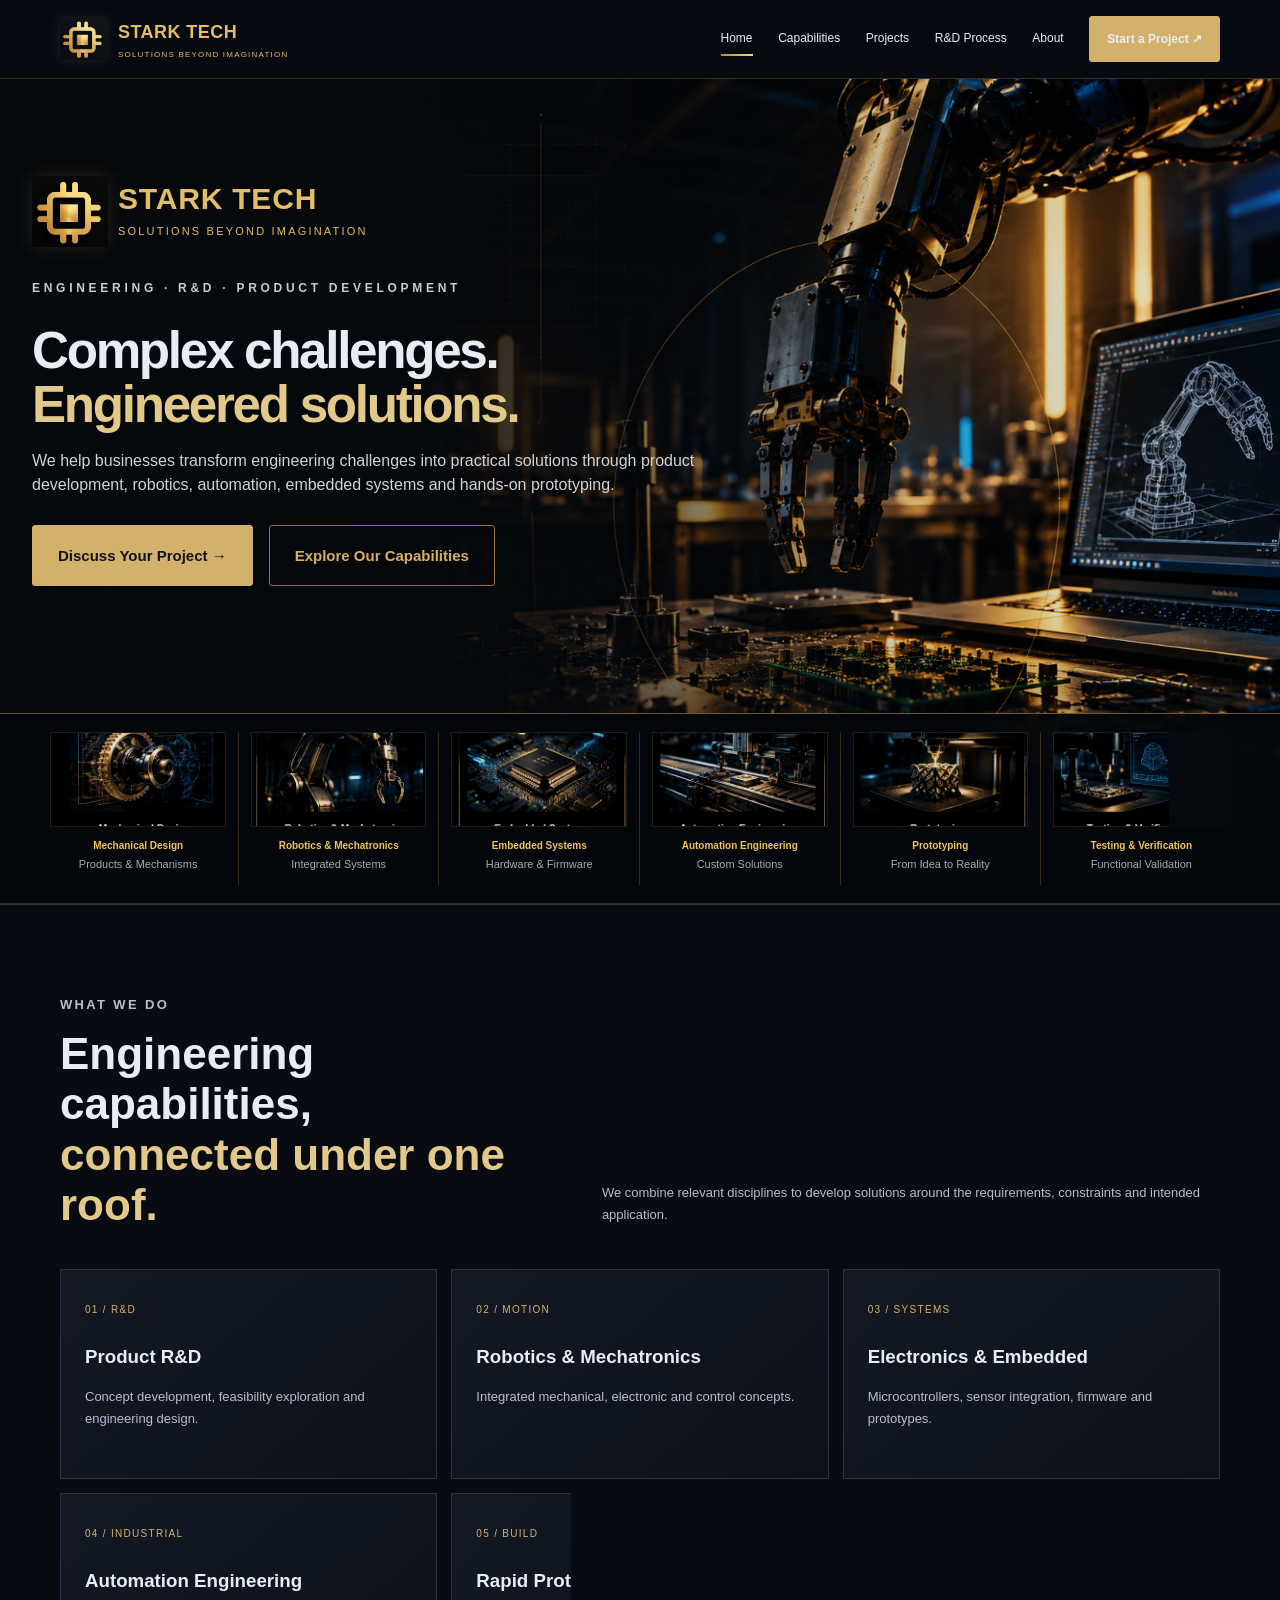
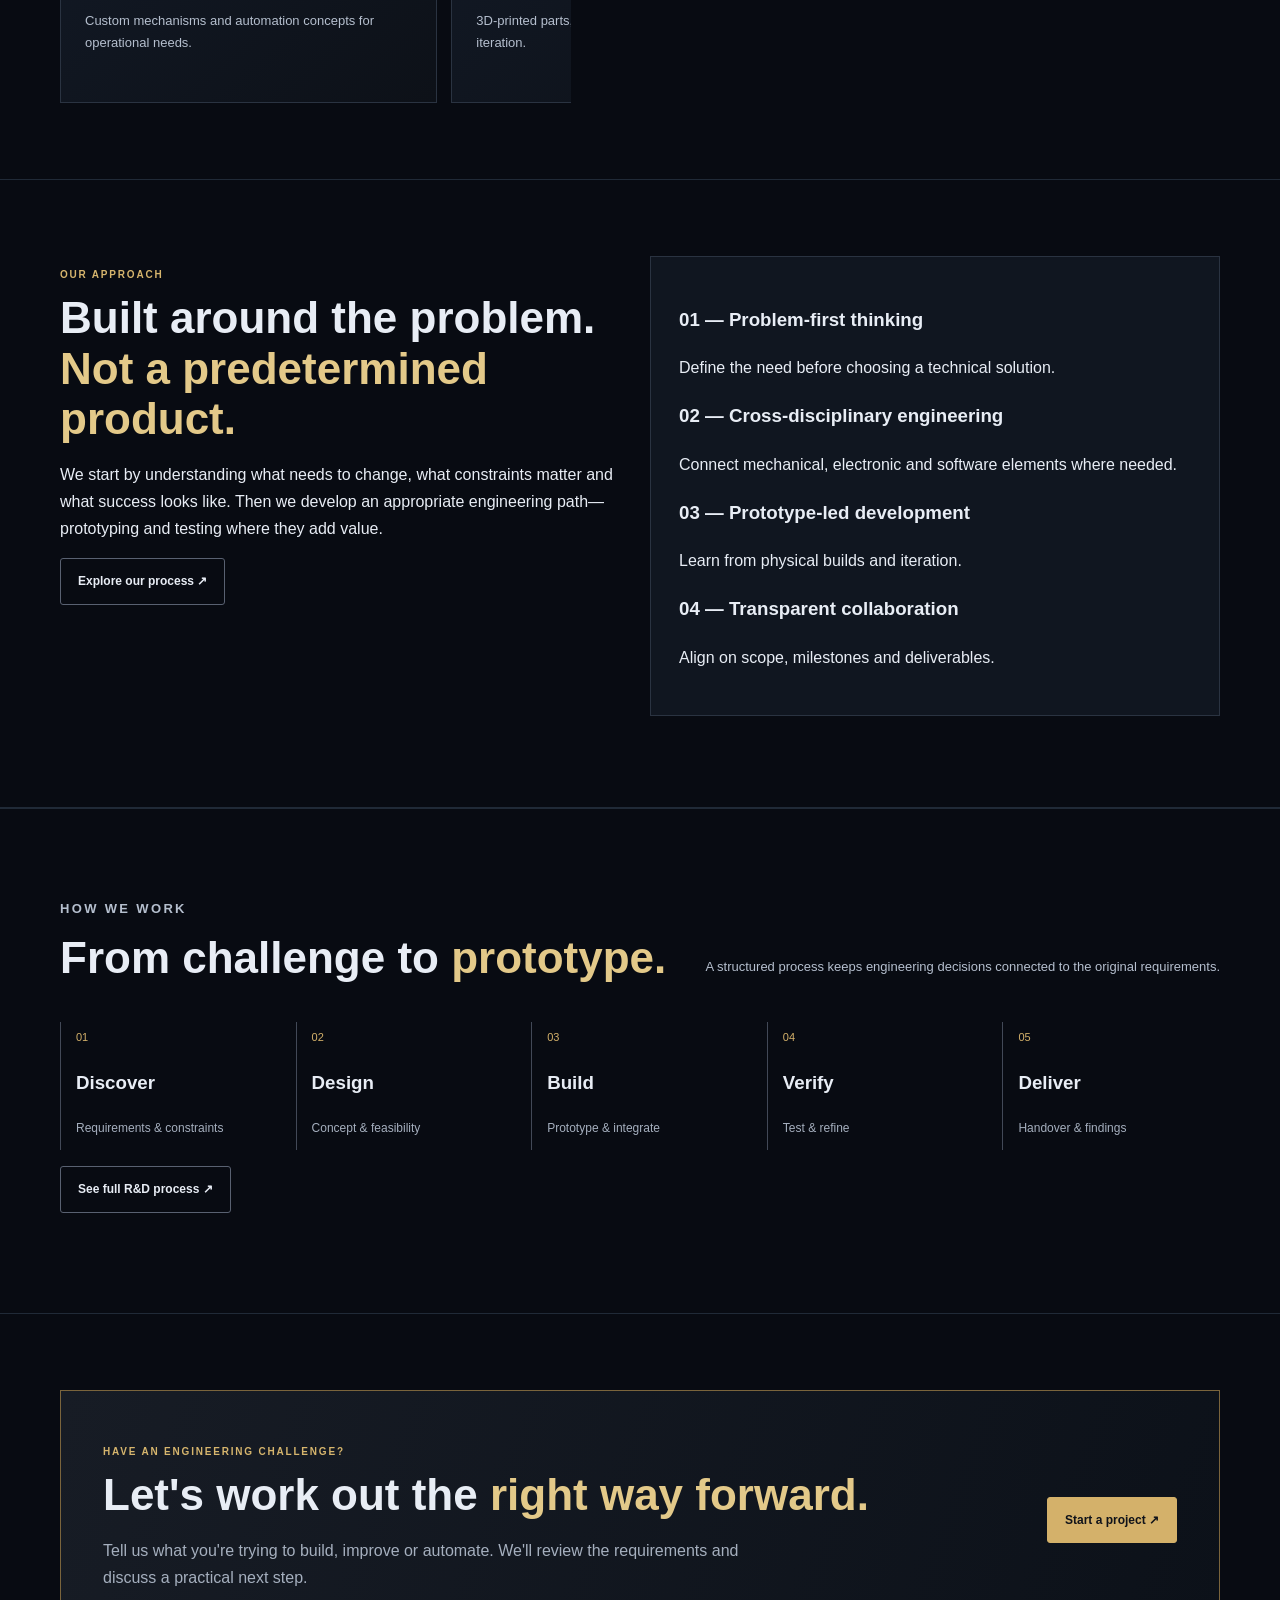
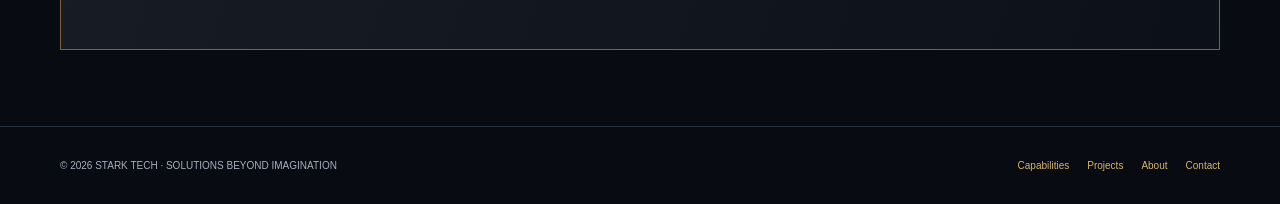
==== index.html @ 72132aa3 "Remove duplicate selected work cards from homepage" ====
<!doctype html><html lang="en" class="no-js"><head><meta charset="utf-8"><meta name="viewport" content="width=device-width,initial-scale=1"><meta name="description" content="Engineering, robotics, automation, embedded systems and prototype development for business and industrial applications."><meta name="theme-color" content="#080b12"><meta name="color-scheme" content="dark"><title>STARK TECH | Engineering, R&D & Automation</title><link rel="preconnect" href="https://fonts.googleapis.com"><link href="https://fonts.googleapis.com/css2?family=Inter:wght@400;500;600;700&display=swap" rel="stylesheet"><link rel="stylesheet" href="assets/styles.css"><link rel="preload" href="assets/motion.js" as="script"></head><body><header><div class="wrap nav"><a class="brand" href="index.html"><img class="brand-mark" src="assets/stark-tech-icon.jpg" alt="STARK TECH emblem"><span><b>STARK TECH</b><small>SOLUTIONS BEYOND IMAGINATION</small></span></a><button class="menu" type="button" aria-expanded="false" aria-controls="primary-navigation" aria-label="Toggle navigation">MENU</button><nav class="links"><a href="index.html">Home</a><a href="capabilities.html">Capabilities</a><a href="projects.html">Projects</a><a href="rnd-process.html">R&amp;D Process</a><a href="about.html">About</a><a class="btn" href="contact.html">Start a Project ↗</a></nav></div></header><main><section class="hero cinematic-hero reference-hero">
<div class="reference-backdrop" aria-hidden="true"><img src="assets/stark-hero.jpg" alt="" fetchpriority="high"></div>
<div class="hero-atmosphere"><div class="hero-grid"></div><div class="hero-glow"></div></div>
<div class="wrap hero-layout">
<div class="hero-copy">
<div class="hero-brand-lockup"><div class="hero-wordmark"><img src="assets/stark-tech-icon.jpg" alt=""><span><strong>STARK TECH</strong><small>SOLUTIONS BEYOND IMAGINATION</small></span></div><p class="eyebrow">ENGINEERING · R&amp;D · PRODUCT DEVELOPMENT</p></div>
<h1>Complex challenges.<br><span class="gold">Engineered solutions.</span></h1>
<p class="lead">We help businesses transform engineering challenges into practical solutions through product development, robotics, automation, embedded systems and hands-on prototyping.</p>
<div class="actions"><a class="btn" href="contact.html">Discuss Your Project <span aria-hidden="true">→</span></a><a class="btn outline" href="capabilities.html">Explore Our Capabilities</a></div>
</div>
</div>
<div class="hero-capabilities reference-capabilities"><div class="capability-visual"><img src="assets/mechanical-design.jpg" alt="" loading="lazy"><span class="cap-icon" aria-hidden="true">⚙</span><span class="cap-copy"><b>Mechanical Design</b><small>Products &amp; Mechanisms</small></span></div><div class="capability-visual"><img src="assets/robotics-mechatronics.jpg" alt="" loading="lazy"><span class="cap-icon" aria-hidden="true">♧</span><span class="cap-copy"><b>Robotics &amp; Mechatronics</b><small>Integrated Systems</small></span></div><div class="capability-visual"><img src="assets/embedded-systems.jpg" alt="" loading="lazy"><span class="cap-icon" aria-hidden="true">▦</span><span class="cap-copy"><b>Embedded Systems</b><small>Hardware &amp; Firmware</small></span></div><div class="capability-visual"><img src="assets/automation-engineering.jpg" alt="" loading="lazy"><span class="cap-icon" aria-hidden="true">⌘</span><span class="cap-copy"><b>Automation Engineering</b><small>Custom Solutions</small></span></div><div class="capability-visual"><img src="assets/prototyping.jpg" alt="" loading="lazy"><span class="cap-icon" aria-hidden="true">◇</span><span class="cap-copy"><b>Prototyping</b><small>From Idea to Reality</small></span></div><div class="capability-visual"><img src="assets/testing-verification.jpg" alt="" loading="lazy"><span class="cap-icon" aria-hidden="true">☑</span><span class="cap-copy"><b>Testing &amp; Verification</b><small>Functional Validation</small></span></div></div>
</section>
<section class="section"><div class="wrap"><div class="heading"><div><p class="eyebrow">WHAT WE DO</p><h2>Engineering capabilities,<br><span class="gold">connected under one roof.</span></h2></div><p>We combine relevant disciplines to develop solutions around the requirements, constraints and intended application.</p></div><div class="grid"><a class="card" href="capabilities.html#rd"><span class="num">01 / R&amp;D</span><h3>Product R&amp;D</h3><p>Concept development, feasibility exploration and engineering design.</p></a><a class="card" href="capabilities.html#robotics"><span class="num">02 / MOTION</span><h3>Robotics &amp; Mechatronics</h3><p>Integrated mechanical, electronic and control concepts.</p></a><a class="card" href="capabilities.html#electronics"><span class="num">03 / SYSTEMS</span><h3>Electronics &amp; Embedded</h3><p>Microcontrollers, sensor integration, firmware and prototypes.</p></a><a class="card" href="capabilities.html#automation"><span class="num">04 / INDUSTRIAL</span><h3>Automation Engineering</h3><p>Custom mechanisms and automation concepts for operational needs.</p></a><a class="card" href="capabilities.html#prototyping"><span class="num">05 / BUILD</span><h3>Rapid Prototyping</h3><p>3D-printed parts, fit checks, assembly and design iteration.</p></a><a class="card" href="capabilities.html#testing"><span class="num">06 / VERIFY</span><h3>Testing &amp; Verification</h3><p>Functional checks and measurements against agreed requirements.</p></a></div></div></section>
<section class="section alt"><div class="wrap two"><div><p class="eyebrow">OUR APPROACH</p><h2>Built around the problem.<br><span class="gold">Not a predetermined product.</span></h2><p>We start by understanding what needs to change, what constraints matter and what success looks like. Then we develop an appropriate engineering path—prototyping and testing where they add value.</p><a class="btn outline" href="rnd-process.html">Explore our process ↗</a></div><div class="item"><h3>01 — Problem-first thinking</h3><p>Define the need before choosing a technical solution.</p><h3>02 — Cross-disciplinary engineering</h3><p>Connect mechanical, electronic and software elements where needed.</p><h3>03 — Prototype-led development</h3><p>Learn from physical builds and iteration.</p><h3>04 — Transparent collaboration</h3><p>Align on scope, milestones and deliverables.</p></div></div></section>

<section class="section alt"><div class="wrap"><div class="heading"><div><p class="eyebrow">HOW WE WORK</p><h2>From challenge to <span class="gold">prototype.</span></h2></div><p>A structured process keeps engineering decisions connected to the original requirements.</p></div><div class="steps"><div class="step"><span>01</span><h3>Discover</h3><p>Requirements &amp; constraints</p></div><div class="step"><span>02</span><h3>Design</h3><p>Concept &amp; feasibility</p></div><div class="step"><span>03</span><h3>Build</h3><p>Prototype &amp; integrate</p></div><div class="step"><span>04</span><h3>Verify</h3><p>Test &amp; refine</p></div><div class="step"><span>05</span><h3>Deliver</h3><p>Handover &amp; findings</p></div></div><p><a class="btn outline" href="rnd-process.html">See full R&amp;D process ↗</a></p></div></section>
<section class="section"><div class="wrap cta"><div><p class="eyebrow">HAVE AN ENGINEERING CHALLENGE?</p><h2>Let's work out the <span class="gold">right way forward.</span></h2><p>Tell us what you're trying to build, improve or automate. We'll review the requirements and discuss a practical next step.</p></div><a class="btn" href="contact.html">Start a project ↗</a></div></section></main><footer class="foot"><div class="wrap footrow"><span>© <span class="year"></span> STARK TECH · SOLUTIONS BEYOND IMAGINATION</span><div class="footlinks"><a href="capabilities.html">Capabilities</a><a href="projects.html">Projects</a><a href="about.html">About</a><a href="contact.html">Contact</a></div></div></footer><script src="assets/motion.js" defer></script></body></html>
---- assets/styles.css ----
:root {
  --bg: #080b12;
  --panel: #111722;
  --gold: #c7a45e;
  --light: #e8edf5;
  --muted: #a5afbe;
  --line: #2a3341;
}

* { box-sizing: border-box; }

html { scroll-behavior: smooth; }

body {
  margin: 0;
  background: var(--bg);
  color: var(--light);
  font: 16px/1.7 Inter, Arial, sans-serif;
}

a { color: inherit; text-decoration: none; }

.wrap {
  width: min(1160px, calc(100% - 40px));
  margin: auto;
}

header {
  position: sticky;
  top: 0;
  background: #080b12ed;
  border-bottom: 1px solid #2a2d32;
  z-index: 5;
}

.nav {
  min-height: 78px;
  display: flex;
  align-items: center;
  justify-content: space-between;
  gap: 20px;
}

.brand {
  display: flex;
  align-items: center;
  gap: 12px;
}

.brand-mark {
  width: 46px;
  height: 46px;
  object-fit: contain;
}

.brand b {
  display: block;
  letter-spacing: .13em;
  font-size: 18px;
}

.brand small {
  display: block;
  color: var(--gold);
  font-size: 8px;
  letter-spacing: .15em;
}

.links {
  display: flex;
  align-items: center;
  gap: 22px;
  font-size: 12px;
  color: #c3cad4;
}

.links a:hover { color: var(--gold); }

.btn {
  display: inline-block;
  background: var(--gold);
  color: #10131a;
  padding: 12px 17px;
  border-radius: 3px;
  font-weight: 700;
  font-size: 12px;
  border: 1px solid var(--gold);
}

.btn.outline {
  background: transparent;
  color: var(--light);
  border-color: #596171;
}

.hero {
  padding: 65px 0 80px;
  background: radial-gradient(ellipse at 80% 30%, #26394a66, transparent 42%),
              linear-gradient(130deg, #080b12, #101723);
  border-bottom: 1px solid var(--line);
}

.eyebrow {
  color: var(--gold);
  letter-spacing: .18em;
  font-size: 10px;
  font-weight: bold;
}

.hero h1 {
  font-size: clamp(42px, 6vw, 72px);
  line-height: 1.05;
  letter-spacing: -.04em;
  max-width: 800px;
  margin: 20px 0;
}

.gold { color: #e3c989; }

.lead {
  max-width: 700px;
  color: #b5bfce;
  font-size: 16px;
}

.actions {
  display: flex;
  gap: 12px;
  flex-wrap: wrap;
  margin: 28px 0;
}

.hero-branding {
  max-width: 720px;
  margin: 0 auto 22px;
  overflow: visible;
}

.hero-branding img {
  display: block;
  width: 100%;
  height: auto;
}

.section { padding: 76px 0; }

.section.alt {
  background: #0c1119;
  border-block: 1px solid #202a37;
}

.heading {
  display: flex;
  justify-content: space-between;
  align-items: end;
  gap: 28px;
  margin-bottom: 30px;
}

.heading h2, h2 {
  font-size: clamp(30px, 4vw, 44px);
  line-height: 1.15;
  margin: 8px 0;
}

.heading p,
.card p,
.content p,
.content li {
  color: var(--muted);
  font-size: 13px;
}

.grid {
  display: grid;
  grid-template-columns: repeat(3, 1fr);
  gap: 14px;
}

.card {
  border: 1px solid var(--line);
  background: linear-gradient(140deg, #121925, #0d1118);
  padding: 24px;
  min-height: 210px;
}

.card .num {
  font-size: 10px;
  color: var(--gold);
  letter-spacing: .13em;
}

.card h3 { margin: 20px 0 8px; }

.placeholder {
  min-height: 190px;
  border: 1px dashed #4a5361;
  background: #101722;
  display: flex;
  flex-direction: column;
  align-items: center;
  justify-content: center;
  text-align: center;
  color: #aab3c1;
  padding: 20px;
  font-size: 11px;
}

.placeholder strong { color: var(--gold); }

.steps {
  display: grid;
  grid-template-columns: repeat(5, 1fr);
  gap: 18px;
}

.step {
  border-left: 1px solid #424957;
  padding-left: 15px;
}

.step span { color: var(--gold); font-size: 11px; }

.step p { font-size: 12px; color: var(--muted); }

.cta {
  padding: 42px;
  border: 1px solid #7a643c;
  background: linear-gradient(110deg, #171c25, #0c1119);
  display: flex;
  justify-content: space-between;
  align-items: center;
  gap: 25px;
}

.cta p { color: var(--muted); max-width: 650px; }

.pagehero {
  padding: 70px 0;
  background: radial-gradient(ellipse at 80% 20%, #26394a55, transparent 45%), #0a0e16;
  border-bottom: 1px solid var(--line);
}

.pagehero h1 {
  font-size: clamp(38px, 5vw, 60px);
  line-height: 1.08;
  max-width: 900px;
}

.content { padding: 60px 0; }

.two {
  display: grid;
  grid-template-columns: 1fr 1fr;
  gap: 20px;
}

.item {
  padding: 28px;
  border: 1px solid var(--line);
  background: #101620;
  margin-bottom: 15px;
}

.project-row {
  display: grid;
  grid-template-columns: .9fr 1.1fr;
  gap: 30px;
  padding: 28px 0;
  border-bottom: 1px solid var(--line);
}

.project-row .placeholder { min-height: 230px; }

.status {
  border-left: 2px solid var(--gold);
  padding-left: 12px;
  font-size: 11px !important;
  color: #d6bc7d !important;
}

.form-layout {
  display: grid;
  grid-template-columns: .7fr 1.3fr;
  gap: 45px;
}

.form {
  padding: 26px;
  border: 1px solid var(--line);
  background: #101620;
}

.fields {
  display: grid;
  grid-template-columns: 1fr 1fr;
  gap: 15px;
}

.field { display: flex; flex-direction: column; gap: 6px; }
.field.full { grid-column: 1 / -1; }
.field label { font-size: 11px; }

.field input,
.field select,
.field textarea {
  background: #080d15;
  color: white;
  border: 1px solid #384252;
  padding: 12px;
  border-radius: 3px;
  font: inherit;
  width: 100%;
}

.field textarea { min-height: 125px; }

.consent {
  display: flex;
  gap: 8px;
  font-size: 10px;
  color: var(--muted);
  margin: 15px 0;
}

.status-msg { font-size: 12px; color: #e3c989; }

.foot {
  border-top: 1px solid var(--line);
  padding: 30px 0;
  color: #8e98a8;
  font-size: 10px;
}

.footrow {
  display: flex;
  justify-content: space-between;
  gap: 20px;
}

.footlinks { display: flex; gap: 18px; }
.menu { display: none; background: none; border: 1px solid #555; color: white; padding: 8px; }

/* Cinematic integrated engineering hero */
.cinematic-hero {
  position: relative;
  isolation: isolate;
  overflow: hidden;
  padding: 70px 0 24px;
  background: radial-gradient(ellipse at 78% 35%, #1a354a88, transparent 40%),
              radial-gradient(ellipse at 10% 90%, #a06f2518, transparent 36%),
              #080b12;
}

.hero-atmosphere {
  position: absolute;
  inset: 0;
  z-index: -1;
  pointer-events: none;
}

.hero-grid {
  position: absolute;
  inset: 0;
  background-image: linear-gradient(#c7a45e0b 1px, transparent 1px),
                    linear-gradient(90deg, #c7a45e0b 1px, transparent 1px);
  background-size: 48px 48px;
}

.hero-glow {
  position: absolute;
  width: 500px;
  height: 500px;
  right: -100px;
  top: -120px;
  border-radius: 50%;
  background: radial-gradient(circle, #285b781f, transparent 70%);
}

.hero-layout {
  display: grid;
  grid-template-columns: 1.03fr .97fr;
  align-items: center;
  gap: 40px;
  position: relative;
}

.hero-copy h1 {
  font-size: clamp(44px, 5.1vw, 72px);
  line-height: 1.03;
  letter-spacing: -.055em;
  margin: 24px 0;
}

.hero-copy .lead { max-width: 600px; line-height: 1.9; }
.hero-copy .actions { margin: 28px 0 30px; }

.hero-proof {
  display: flex;
  gap: 14px;
  flex-wrap: wrap;
  padding-top: 18px;
  border-top: 1px solid #29303a;
}

.hero-proof span { font-size: 10px; color: #aeb7c4; }
.hero-proof i { font-style: normal; color: var(--gold); margin-right: 5px; }

.hero-visual { min-width: 0; padding: 10px 0; }

.visual-topline,
.visual-bottomline {
  display: flex;
  justify-content: space-between;
  gap: 12px;
  font-size: 8px;
  letter-spacing: .13em;
  color: #a4afbd;
}

.visual-stage {
  height: 390px;
  position: relative;
  margin: 14px 0;
  border: 1px solid #303844;
  background: linear-gradient(145deg, #121b27ee, #070a10e8);
  overflow: hidden;
  display: flex;
  align-items: center;
  justify-content: center;
  box-shadow: 0 25px 70px #0005;
}

.visual-stage:before {
  content: "";
  position: absolute;
  inset: 0;
  background: repeating-linear-gradient(0deg, transparent 0 39px, #b0bec40b 40px),
              repeating-linear-gradient(90deg, transparent 0 39px, #b0bec40b 40px);
}

.ring {
  position: absolute;
  border: 1px solid #c7a45e55;
  border-radius: 50%;
  transform: rotate(-24deg);
}

.ring-a { width: 280px; height: 280px; }
.ring-b { width: 370px; height: 175px; border-color: #75a1be40; transform: rotate(40deg); }

.chip-graphic {
  position: relative;
  width: 138px;
  height: 138px;
  border: 2px solid #d4ad5b;
  border-radius: 24px;
  background: linear-gradient(145deg, #202733, #090d14);
  box-shadow: 0 0 0 10px #c7a45e0a, 0 0 55px #c7a45e20;
  z-index: 1;
  display: grid;
  place-items: center;
}

.chip-core {
  width: 78px;
  height: 78px;
  border: 1px solid #b68b3e;
  background: linear-gradient(145deg, #1b2029, #080a0f);
  display: flex;
  flex-direction: column;
  align-items: center;
  justify-content: center;
  color: #e6c57c;
}

.chip-core b { font-size: 31px; letter-spacing: .08em; }
.chip-core small { font-size: 7px; letter-spacing: .2em; }

.floating-tag {
  position: absolute;
  z-index: 2;
  padding: 12px;
  background: #0a0f17ed;
  border: 1px solid #3a414b;
  box-shadow: 0 12px 30px #0005;
}

.floating-tag b {
  display: block;
  font-size: 9px;
  letter-spacing: .09em;
  color: #e6eaf0;
}

.floating-tag small {
  display: block;
  font-size: 8px;
  color: #9ca8b7;
  margin-top: 3px;
}

.tag-one { left: 12px; top: 60px; }
.tag-two { right: 10px; bottom: 58px; }

.visual-caption {
  position: absolute;
  bottom: 13px;
  left: 15px;
  right: 15px;
  display: flex;
  justify-content: space-between;
  color: #8b97a6;
  font-size: 8px;
  letter-spacing: .15em;
}

.visual-bottomline { justify-content: center; }

.hero-capabilities {
  display: flex;
  align-items: center;
  justify-content: space-between;
  gap: 13px;
  margin-top: 30px;
  padding: 17px 0;
  border-top: 1px solid #29303a;
  color: #aeb8c5;
  font-size: 9px;
  letter-spacing: .12em;
  flex-wrap: wrap;
}

.hero-capabilities b { color: var(--gold); }

@media (max-width: 950px) {
  .hero-layout { grid-template-columns: 1fr; gap: 24px; }
  .hero-visual { max-width: 680px; width: 100%; margin: auto; }
  .hero-capabilities { justify-content: center; }
  .hero-capabilities b { width: 100%; text-align: center; }
}

@media (max-width: 760px) {
  .links { display: none; position: absolute; top: 78px; left: 0; right: 0; background: #0b1018; padding: 18px 24px; flex-direction: column; align-items: stretch; }
  .links.open { display: flex; }
  .menu { display: block; }
  .grid { grid-template-columns: 1fr 1fr; }
  .heading { display: block; }
  .steps { grid-template-columns: 1fr; }
  .step { padding: 0 0 15px 15px; }
  .cta { display: block; padding: 28px; }
  .cta .btn { margin-top: 10px; }
  .two, .form-layout, .project-row { grid-template-columns: 1fr; }
  .fields { grid-template-columns: 1fr; }
  .field.full { grid-column: auto; }
  .hero { padding: 50px 0; }
  .footrow { flex-direction: column; }
  .section { padding: 55px 0; }
  .brand-mark { width: 38px; height: 38px; }
}

@media (max-width: 560px) {
  .hero-copy h1 { font-size: 43px; }
  .visual-stage { height: 330px; }
  .ring-a { width: 230px; height: 230px; }
  .ring-b { width: 290px; height: 140px; }
  .floating-tag { padding: 8px; }
  .tag-one { left: 5px; top: 30px; }
  .tag-two { right: 5px; bottom: 52px; }
  .floating-tag small { max-width: 130px; }
  .hero-proof { gap: 9px; }
  .hero-capabilities { gap: 8px; font-size: 8px; }
}

@media (max-width: 480px) {
  .grid { grid-template-columns: 1fr; }
  .brand b { font-size: 15px; }
  .brand small { font-size: 7px; }
}




/* GLOBAL STARK TECH THEME FIX */
html,
body {
  margin: 0 !important;
  padding: 0 !important;
  background: #080b12 !important;
  color: #e8edf5 !important;
  font-family: Arial, Helvetica, sans-serif !important;
}

body {
  min-height: 100vh;
}

header {
  background: #080b12 !important;
  color: #e8edf5 !important;
  border-bottom: 1px solid #34302a !important;
}

header a,
header .brand,
header .links,
header .brand b {
  color: #e8edf5 !important;
}

header .brand small,
.eyebrow,
.hero-proof i,
.hero-capabilities b {
  color: #d6b56d !important;
}

a {
  color: #d6b56d;
}

a:hover {
  color: #f3d99b;
}

h1, h2, h3, h4, p, li, label {
  color: inherit;
}

.hero,
.cinematic-hero {
  color: #e8edf5 !important;
}

.hero .lead,
.hero-copy .lead,
.card p,
.content p,
.content li,
.heading p {
  color: #b5bfce !important;
}

.section,
.section.alt,
.content,
.pagehero {
  background-color: #080b12;
  color: #e8edf5;
}

.card,
.item,
.form,
.cta {
  color: #e8edf5;
}

input,
select,
textarea {
  background: #101722;
  color: #e8edf5;
  border: 1px solid #3a414b;
}

footer,
.foot {
  background: #080b12;
  color: #a5afbe;
}

img {
  max-width: 100%;
}


/* STARK TECH — cinematic motion system */
:root{--gold:#d4b16a;--gold-bright:#f1d99a;--blue:#53b8ef;--motion-fast:180ms;--motion-base:360ms;--motion-slow:700ms;--ease-out:cubic-bezier(.2,.75,.25,1)}
html{scroll-behavior:smooth;scroll-padding-top:100px}
body{overflow-x:hidden}
header{background:rgba(8,11,18,.84)!important;backdrop-filter:blur(18px);-webkit-backdrop-filter:blur(18px);transition:background var(--motion-base) ease,border-color var(--motion-base) ease}
.brand-mark{transition:transform var(--motion-slow) var(--ease-out),filter var(--motion-base) ease}
.brand:hover .brand-mark{transform:rotate(-5deg) scale(1.06);filter:drop-shadow(0 0 12px #d4b16a55)}
.links a:not(.btn){position:relative;transition:color var(--motion-fast) ease}
.links a:not(.btn):after{content:"";position:absolute;left:0;right:100%;bottom:-7px;height:1px;background:var(--blue);transition:right var(--motion-base) var(--ease-out)}
.links a:not(.btn):hover:after,.links a[aria-current="page"]:after{right:0}
.btn{position:relative;isolation:isolate;overflow:hidden;transition:transform var(--motion-base) var(--ease-out),box-shadow var(--motion-base) ease,border-color var(--motion-base) ease,background var(--motion-base) ease}
.btn:before{content:"";position:absolute;z-index:-1;inset:0;background:linear-gradient(110deg,transparent 15%,#fff5 48%,transparent 80%);transform:translateX(-120%);transition:transform 650ms var(--ease-out)}
.btn:hover{transform:translateY(-3px);box-shadow:0 10px 28px #d4b16a25}
.btn:hover:before{transform:translateX(120%)}
.btn:focus-visible,a:focus-visible,button:focus-visible,input:focus-visible,select:focus-visible,textarea:focus-visible{outline:2px solid var(--blue);outline-offset:4px}
.card,.item,.project-row,.step,.cta{transition:transform var(--motion-base) var(--ease-out),border-color var(--motion-base) ease,background var(--motion-base) ease,box-shadow var(--motion-base) ease}
.card:hover,.item:hover{transform:translateY(-5px);border-color:#d4b16a88;box-shadow:0 18px 44px #0005}
.project-row:hover .placeholder{border-color:#53b8ef99}
.placeholder{position:relative;overflow:hidden;background:radial-gradient(ellipse at 50% 30%,#24405a66,transparent 55%),linear-gradient(145deg,#121a26,#080b12);transition:border-color var(--motion-base) ease,background var(--motion-base) ease}
.placeholder:after{content:"";position:absolute;inset:-50%;pointer-events:none;background:linear-gradient(115deg,transparent 42%,#53b8ef10 50%,transparent 58%);transform:translateX(-45%);transition:transform 900ms var(--ease-out)}
.project-row:hover .placeholder:after,.project:hover .placeholder:after{transform:translateX(45%)}
.cinematic-hero{min-height:min(850px,calc(100svh - 78px));display:flex;flex-direction:column;justify-content:center}
.hero-grid{mask-image:linear-gradient(to bottom,#000,transparent 95%);animation:grid-drift 28s linear infinite}
.hero-glow{animation:glow-breathe 9s ease-in-out infinite alternate}
.ring-a{animation:ring-orbit 28s linear infinite}
.ring-b{animation:ring-orbit 35s linear infinite reverse}
.chip-graphic{animation:chip-float 7s ease-in-out infinite}
.floating-tag{animation:tag-float 8s ease-in-out infinite}
.tag-two{animation-delay:-3.5s}
.hero-copy>*{animation:hero-enter 850ms var(--ease-out) both}
.hero-copy>*:nth-child(2){animation-delay:100ms}
.hero-copy>*:nth-child(3){animation-delay:190ms}
.hero-copy>*:nth-child(4){animation-delay:280ms}
.hero-copy>*:nth-child(5){animation-delay:370ms}
.hero-visual{animation:hero-enter 1100ms 180ms var(--ease-out) both}
.pagehero .wrap>*{animation:hero-enter 750ms var(--ease-out) both}
.pagehero .wrap>*:nth-child(2){animation-delay:100ms}
.pagehero .wrap>*:nth-child(3){animation-delay:190ms}
[data-reveal]{opacity:0;transform:translateY(24px);transition:opacity 700ms var(--ease-out),transform 700ms var(--ease-out)}
[data-reveal].is-visible{opacity:1;transform:translateY(0)}
[data-reveal="left"]{transform:translateX(-24px)}
[data-reveal="left"].is-visible{transform:translateX(0)}
[data-reveal="right"]{transform:translateX(24px)}
[data-reveal="right"].is-visible{transform:translateX(0)}
body.page-leaving main{opacity:0;transform:translateY(8px);transition:opacity 180ms ease,transform 180ms ease}
main{transition:opacity 260ms ease,transform 260ms ease}
.menu{border-radius:2px;cursor:pointer;transition:border-color var(--motion-fast) ease,color var(--motion-fast) ease}
.menu:hover{border-color:var(--gold);color:var(--gold)}
.links.open{box-shadow:0 18px 30px #0008}
::selection{background:#d4b16a55;color:#fff}
@keyframes hero-enter{from{opacity:0;transform:translateY(18px)}to{opacity:1;transform:translateY(0)}}
@keyframes chip-float{0%,100%{transform:translateY(0)}50%{transform:translateY(-8px)}}
@keyframes tag-float{0%,100%{translate:0 0}50%{translate:0 -6px}}
@keyframes ring-orbit{from{rotate:0deg}to{rotate:360deg}}
@keyframes grid-drift{from{background-position:0 0}to{background-position:48px 48px}}
@keyframes glow-breathe{from{opacity:.5;transform:scale(.92)}to{opacity:1;transform:scale(1.08)}}
@media(max-width:760px){.cinematic-hero{min-height:auto}.links{top:78px;backdrop-filter:blur(16px)}.card:hover,.item:hover{transform:none}}
@media(prefers-reduced-motion:reduce){*,*::before,*::after{scroll-behavior:auto!important;animation-duration:.01ms!important;animation-iteration-count:1!important;transition-duration:.01ms!important}[data-reveal]{opacity:1;transform:none}body.page-leaving main{opacity:1;transform:none}}

@view-transition { navigation: auto; }
::view-transition-old(root){animation:page-out 180ms ease both}
::view-transition-new(root){animation:page-in 360ms cubic-bezier(.2,.75,.25,1) both}
@keyframes page-out{to{opacity:0;filter:blur(2px)}}
@keyframes page-in{from{opacity:0;filter:blur(2px)}to{opacity:1;filter:blur(0)}}
@media(prefers-reduced-motion:reduce){::view-transition-old(root),::view-transition-new(root){animation:none}}

/* Reference-inspired homepage composition */
.reference-hero{padding-top:24px;padding-bottom:0;min-height:0;background:radial-gradient(ellipse at 76% 38%,#8c5d214d,transparent 40%),linear-gradient(90deg,#05080c 0%,#05080cf5 38%,#05080c66 100%),#05080c}
.reference-hero .hero-layout{grid-template-columns:1.02fr .98fr;gap:24px;min-height:570px;align-items:center}
.hero-brand-lockup{max-width:360px;margin-bottom:18px}
.hero-brand-lockup img{display:block;width:min(100%,330px);height:auto;max-height:180px;object-fit:contain;object-position:left center;margin-bottom:22px}
.hero-brand-lockup .eyebrow{letter-spacing:.28em;color:#c9cbd0!important}
.reference-hero .hero-copy h1{font-size:clamp(42px,4.3vw,70px);line-height:1.04;letter-spacing:-.045em;margin:14px 0}
.reference-hero .hero-copy .lead{max-width:660px;font-size:clamp(15px,1.15vw,19px);line-height:1.55;color:#d0d1d4!important}
.reference-hero .actions{gap:14px;margin-top:28px}
.reference-hero .btn{padding:16px 22px;font-size:14px}
.reference-hero .btn.outline{color:#d7b25d;border-color:#98732d}
.reference-hero .hero-visual{align-self:stretch;display:flex;flex-direction:column;justify-content:center}
.reference-hero .visual-stage{height:490px;border-color:#574322;background:radial-gradient(ellipse at 60% 35%,#a66c2c3b,transparent 48%),linear-gradient(140deg,#0a1119,#080a0f 75%);box-shadow:0 25px 90px #0009}
.reference-hero .visual-stage:before{background:repeating-linear-gradient(0deg,transparent 0 39px,#d4b16a0d 40px),repeating-linear-gradient(90deg,transparent 0 39px,#d4b16a0d 40px)}
.reference-blueprint{position:absolute;inset:0;background:radial-gradient(ellipse at 58% 25%,#d4b16a14,transparent 32%),linear-gradient(110deg,transparent 40%,#d4b16a12 41%,transparent 42%);opacity:.8}
.reference-hero .chip-graphic{width:165px;height:165px;border-radius:28px;box-shadow:0 0 0 12px #d4b16a0b,0 0 80px #d4b16a30}
.reference-capabilities{display:grid;grid-template-columns:repeat(6,minmax(0,1fr));gap:0;margin-top:0;padding:20px max(24px,calc((100% - 1500px)/2));border-top:1px solid #6d5328;border-bottom:1px solid #3c301d;background:#05080ce8}
.reference-capabilities>div{display:flex;align-items:center;gap:12px;padding:8px 16px;border-right:1px solid #252a30;min-width:0}
.reference-capabilities>div:last-child{border-right:0}
.reference-capabilities .cap-icon{font-size:31px;line-height:1;color:#d4a744;flex-shrink:0}
.reference-capabilities b,.reference-capabilities small{display:block;white-space:normal;letter-spacing:0}
.reference-capabilities b{font-size:12px;color:#f0f0f0}
.reference-capabilities small{font-size:11px;color:#8c929b;margin-top:5px}
@media(max-width:1100px){.reference-capabilities{grid-template-columns:repeat(3,minmax(0,1fr))}.reference-capabilities>div:nth-child(3){border-right:0}.reference-capabilities>div:nth-child(-n+3){border-bottom:1px solid #252a30}}
@media(max-width:950px){.reference-hero .hero-layout{grid-template-columns:1fr;min-height:0;padding-top:30px}.reference-hero .hero-visual{max-width:none}.reference-hero .visual-stage{height:360px}.hero-brand-lockup img{max-height:135px}}
@media(max-width:560px){.reference-hero .hero-copy h1{font-size:clamp(38px,10vw,48px)}.reference-hero .visual-stage{height:300px}.reference-capabilities{grid-template-columns:repeat(2,minmax(0,1fr));padding:12px}.reference-capabilities>div{padding:12px 8px}.reference-capabilities>div:nth-child(3){border-right:1px solid #252a30}.reference-capabilities>div:nth-child(even){border-right:0}.reference-capabilities>div:nth-child(-n+4){border-bottom:1px solid #252a30}.reference-capabilities b{font-size:11px}.reference-capabilities small{font-size:10px}}

/* Real photographic hero treatment — uses assets/stark-hero.jpg */
.reference-hero .hero-layout{grid-template-columns:minmax(0,1fr) minmax(0,1.18fr);gap:36px;min-height:570px}
.reference-hero .hero-copy{position:relative;z-index:2;max-width:760px}
.reference-hero .hero-brand-lockup img{width:min(100%,320px);max-height:170px;object-fit:contain;object-position:left center}
.reference-hero .hero-copy h1{font-size:clamp(42px,4.05vw,68px);line-height:1.08;letter-spacing:-.04em;white-space:normal}
.reference-hero .hero-copy h1 br{display:block}
.reference-hero .reference-photo{position:relative;min-height:540px;align-self:stretch;overflow:hidden;background:#080b12 url('assets/stark-hero.jpg') center center/cover no-repeat;border-left:1px solid #d4b16a40}
.reference-hero .reference-photo:before{content:"";position:absolute;inset:0;background:linear-gradient(90deg,#05080c 0%,#05080c22 28%,transparent 62%),linear-gradient(0deg,#05080c99,transparent 40%);pointer-events:none}
.reference-hero .reference-photo>*{display:none!important}
.reference-hero .reference-photo .visual-topline,.reference-hero .reference-photo .visual-stage,.reference-hero .reference-photo .visual-bottomline{display:none!important}
.reference-hero .hero-capabilities{position:relative;z-index:3}
@media(max-width:950px){.reference-hero .hero-layout{grid-template-columns:1fr;gap:18px}.reference-hero .reference-photo{min-height:360px;border-left:0;border-top:1px solid #d4b16a40}}
@media(max-width:560px){.reference-hero .reference-photo{min-height:270px}.reference-hero .hero-copy h1{font-size:clamp(38px,9.2vw,48px)}}

/* Explicit image element avoids background-image loading ambiguity */
.reference-hero .reference-photo{position:relative;min-height:540px;align-self:stretch;overflow:hidden;background:#080b12!important;border-left:1px solid #d4b16a40}
.reference-hero .reference-photo .hero-photo{display:block!important;position:absolute;inset:0;width:100%;height:100%;object-fit:cover;object-position:center center;opacity:1;z-index:0}
.reference-hero .reference-photo:before{content:"";position:absolute;inset:0;z-index:1;background:linear-gradient(90deg,#05080c 0%,#05080c12 24%,transparent 62%),linear-gradient(0deg,#05080c66,transparent 35%);pointer-events:none}
.reference-hero .reference-photo .visual-topline,.reference-hero .reference-photo .visual-stage,.reference-hero .reference-photo .visual-bottomline{display:none!important}
@media(max-width:950px){.reference-hero .reference-photo{min-height:360px;border-left:0;border-top:1px solid #d4b16a40}}
@media(max-width:560px){.reference-hero .reference-photo{min-height:270px}}

/* Fine-tune to the supplied reference screenshot */
.reference-hero{padding-top:0!important}
.reference-hero .hero-layout{grid-template-columns:minmax(0,1.06fr) minmax(0,1fr)!important;gap:24px!important;min-height:560px!important;align-items:center!important}
.reference-hero .hero-copy{max-width:760px}
.reference-hero .hero-brand-lockup{max-width:100%;margin-bottom:16px}
.reference-hero .hero-wordmark{display:flex;align-items:center;gap:14px;margin:0 0 18px}
.reference-hero .hero-wordmark img{display:block;width:54px;height:54px;object-fit:contain;margin:0;max-height:none;filter:drop-shadow(0 0 8px #d4b16a30)}
.reference-hero .hero-wordmark strong{display:block;font-size:clamp(21px,1.7vw,29px);line-height:1.1;letter-spacing:.16em;color:#f1d99a}
.reference-hero .hero-wordmark small{display:block;font-size:9px;letter-spacing:.2em;color:#d4b16a;margin-top:5px}
.reference-hero .hero-brand-lockup .eyebrow{margin:0;font-size:11px;letter-spacing:.26em}
.reference-hero .hero-copy h1{font-size:clamp(44px,4.1vw,66px)!important;line-height:1.08!important;letter-spacing:-.045em!important;max-width:760px;margin:18px 0!important}
.reference-hero .hero-copy h1 br{display:block}
.reference-hero .hero-copy .lead{max-width:660px}
.reference-hero .reference-photo{min-height:530px!important;height:100%;background-position:center!important;border:0!important}
.reference-hero .reference-photo .hero-photo{object-fit:cover;object-position:center center}
.reference-hero .reference-photo:before{background:linear-gradient(90deg,#05080c44,transparent 24%),linear-gradient(0deg,#05080c55,transparent 30%)!important}
.reference-hero .reference-capabilities{padding-top:18px;padding-bottom:18px}
@media(min-width:1200px){.reference-hero .hero-copy h1{font-size:clamp(52px,3.7vw,66px)!important}.reference-hero .hero-layout{min-height:570px!important}}
@media(max-width:950px){.reference-hero .hero-layout{grid-template-columns:1fr!important;min-height:0!important}.reference-hero .reference-photo{min-height:380px!important;height:380px}.reference-hero .hero-copy h1{font-size:clamp(42px,7vw,60px)!important}}
@media(max-width:560px){.reference-hero .hero-wordmark img{width:44px;height:44px}.reference-hero .hero-wordmark strong{font-size:20px}.reference-hero .hero-copy h1{font-size:clamp(38px,9vw,48px)!important}.reference-hero .reference-photo{min-height:270px!important;height:270px}}

/* Logo treatment: suppress the dark JPEG canvas so only the gold emblem reads */
header .brand-mark{background:transparent!important;mix-blend-mode:screen;object-fit:contain;filter:drop-shadow(0 0 5px #d4b16a22);border:0!important;box-shadow:none!important;border-radius:0!important}
.reference-hero .hero-wordmark img{background:transparent!important;mix-blend-mode:screen;object-fit:contain;filter:drop-shadow(0 0 7px #d4b16a35);border:0!important;box-shadow:none!important;border-radius:0!important}
.reference-hero .hero-wordmark{background:transparent!important;border:0!important;box-shadow:none!important;padding:0!important}
.reference-hero .hero-wordmark strong{font-weight:750}
.reference-hero .hero-wordmark small{white-space:nowrap}

/* Remove rectangular JPEG canvas behind the emblem: crop to the chip in the logo image */
header .brand-mark{width:46px;height:46px;object-fit:cover;object-position:center;background:transparent!important;mix-blend-mode:screen;clip-path:inset(14% 14% 14% 14% round 2px);transform:scale(1.15);filter:drop-shadow(0 0 5px #d4b16a22);border:0!important;box-shadow:none!important;border-radius:0!important}
.reference-hero .hero-wordmark img{width:54px;height:54px;object-fit:cover;object-position:center;background:transparent!important;mix-blend-mode:screen;clip-path:inset(14% 14% 14% 14% round 2px);transform:scale(1.15);filter:drop-shadow(0 0 7px #d4b16a35);border:0!important;box-shadow:none!important;border-radius:0!important}

/* Final reference composition adjustments */
.reference-hero .hero-layout{grid-template-columns:minmax(0,1.02fr) minmax(0,1.08fr)!important;gap:28px!important;min-height:560px!important}
.reference-hero .hero-wordmark{gap:10px!important;margin-bottom:16px!important}
.reference-hero .hero-wordmark img{width:40px!important;height:40px!important;clip-path:inset(14% 14% 14% 14%)!important;transform:none!important}
.reference-hero .hero-wordmark strong{font-size:clamp(20px,1.5vw,25px)!important;letter-spacing:.14em!important}
.reference-hero .hero-wordmark small{font-size:8px!important;letter-spacing:.16em!important}
.reference-hero .hero-copy h1{font-size:clamp(43px,3.65vw,62px)!important;line-height:1.08!important;max-width:760px!important}
.reference-hero .reference-photo{min-height:560px!important;height:560px!important;overflow:hidden!important}
.reference-hero .reference-photo .hero-photo{object-fit:cover!important;object-position:62% center!important}
.reference-hero .reference-photo:before{background:linear-gradient(90deg,#05080c26,transparent 20%),linear-gradient(0deg,#05080c30,transparent 28%)!important}
.reference-hero .hero-capabilities{margin-top:0!important}
@media(max-width:950px){.reference-hero .hero-layout{grid-template-columns:1fr!important}.reference-hero .reference-photo{height:380px!important;min-height:380px!important}}
@media(max-width:560px){.reference-hero .reference-photo{height:270px!important;min-height:270px!important}.reference-hero .hero-copy h1{font-size:clamp(38px,9vw,48px)!important}}

/* Final logo fix: show the full chip emblem without clipping */
header .brand-mark{clip-path:none!important;object-fit:contain!important;transform:none!important;width:46px!important;height:46px!important;mix-blend-mode:screen!important}
.reference-hero .hero-wordmark img{clip-path:none!important;object-fit:contain!important;transform:none!important;width:40px!important;height:40px!important;mix-blend-mode:screen!important}

/* Rebuilt full-bleed cinematic homepage hero to match supplied reference */
.reference-hero{position:relative;isolation:isolate;overflow:hidden;padding:0!important;min-height:0!important;background:#05080c!important}
.reference-hero .reference-backdrop{position:absolute;inset:0 0 72px;z-index:-2;overflow:hidden;background:#05080c}
.reference-hero .reference-backdrop img{display:block;width:100%;height:100%;object-fit:cover;object-position:center 52%;opacity:.96}
.reference-hero .reference-backdrop:after{content:"";position:absolute;inset:0;background:linear-gradient(90deg,#05080c 0%,#05080cf5 28%,#05080cbb 43%,#05080c35 66%,#05080c15 100%),linear-gradient(0deg,#05080c90 0%,transparent 25%,#05080c12 100%)}
.reference-hero .hero-atmosphere{position:absolute;inset:0 0 72px;z-index:-1;pointer-events:none}
.reference-hero .hero-grid{opacity:.32}
.reference-hero .hero-glow{display:none}
.reference-hero .hero-layout{position:relative;z-index:1;display:block!important;width:min(1500px,calc(100% - 64px));min-height:634px!important;padding:32px 0 34px!important;margin:0 auto;align-content:center}
.reference-hero .hero-copy{width:min(58%,790px);max-width:790px}
.reference-hero .hero-brand-lockup{margin:0 0 26px!important;max-width:520px}
.reference-hero .hero-wordmark{display:flex;align-items:center;gap:14px;margin:0 0 28px!important;background:transparent!important}
.reference-hero .hero-wordmark img{width:76px!important;height:76px!important;object-fit:contain!important;clip-path:none!important;transform:none!important;mix-blend-mode:normal!important;filter:drop-shadow(0 0 9px #d4b16a25)!important}
.reference-hero .hero-wordmark strong{font-size:clamp(28px,2.35vw,40px)!important;letter-spacing:.16em!important;line-height:1.08!important}
.reference-hero .hero-wordmark small{font-size:11px!important;letter-spacing:.2em!important;margin-top:7px!important}
.reference-hero .hero-brand-lockup .eyebrow{font-size:12px!important;letter-spacing:.31em!important;margin:0!important;color:#c9cbd0!important}
.reference-hero .hero-copy h1{font-size:clamp(48px,4.25vw,76px)!important;line-height:1.06!important;letter-spacing:-.045em!important;max-width:900px!important;margin:18px 0 16px!important;text-wrap:balance}
.reference-hero .hero-copy h1 br{display:block}
.reference-hero .hero-copy .lead{font-size:clamp(16px,1.25vw,20px)!important;line-height:1.5!important;max-width:670px!important;color:#d1d3d7!important}
.reference-hero .actions{display:flex;gap:16px!important;margin-top:28px!important;flex-wrap:wrap}
.reference-hero .actions .btn{padding:17px 25px!important;font-size:15px!important}
.reference-hero .hero-capabilities{position:relative;z-index:2;display:grid!important;grid-template-columns:repeat(6,minmax(0,1fr))!important;gap:0!important;margin:0!important;padding:22px max(32px,calc((100% - 1500px)/2))!important;border-top:1px solid #725525!important;border-bottom:1px solid #302719!important;background:rgba(4,7,11,.97)!important}
.reference-hero .hero-capabilities>div{display:flex;align-items:center;gap:14px;padding:10px 18px!important;border-right:1px solid #292b2e;min-width:0}
.reference-hero .hero-capabilities>div:last-child{border-right:0}
.reference-hero .hero-capabilities .cap-icon{font-size:34px!important;color:#d4a744!important;flex-shrink:0}
.reference-hero .hero-capabilities b{font-size:13px!important;color:#f0f0f0!important;white-space:normal}
.reference-hero .hero-capabilities small{font-size:12px!important;color:#8c929b!important;margin-top:6px!important;white-space:normal}
@media(max-width:1100px){.reference-hero .hero-capabilities{grid-template-columns:repeat(3,minmax(0,1fr))!important}.reference-hero .hero-capabilities>div:nth-child(3){border-right:0}.reference-hero .hero-capabilities>div:nth-child(-n+3){border-bottom:1px solid #292b2e}.reference-hero .hero-copy{width:min(66%,720px)}}
@media(max-width:760px){.reference-hero .reference-backdrop{inset:0 0 0}.reference-hero .reference-backdrop img{object-position:62% center;opacity:.6}.reference-hero .reference-backdrop:after{background:linear-gradient(90deg,#05080cf2,#05080c9c 65%,#05080c70),linear-gradient(0deg,#05080c 0%,transparent 35%)}.reference-hero .hero-atmosphere{inset:0}.reference-hero .hero-layout{width:calc(100% - 40px);min-height:0!important;padding:44px 0 50px!important}.reference-hero .hero-copy{width:100%;max-width:680px}.reference-hero .hero-wordmark img{width:54px!important;height:54px!important}.reference-hero .hero-wordmark strong{font-size:clamp(22px,5vw,30px)!important}.reference-hero .hero-brand-lockup{margin-bottom:22px!important}.reference-hero .hero-copy h1{font-size:clamp(42px,8vw,60px)!important}.reference-hero .hero-capabilities{grid-template-columns:repeat(2,minmax(0,1fr))!important;padding:12px 16px!important}.reference-hero .hero-capabilities>div{padding:12px 8px!important}.reference-hero .hero-capabilities>div:nth-child(3){border-right:1px solid #292b2e}.reference-hero .hero-capabilities>div:nth-child(even){border-right:0}.reference-hero .hero-capabilities>div:nth-child(-n+4){border-bottom:1px solid #292b2e}.reference-hero .hero-capabilities .cap-icon{font-size:27px!important}.reference-hero .hero-capabilities b{font-size:11px!important}.reference-hero .hero-capabilities small{font-size:10px!important}}
@media(prefers-reduced-motion:reduce){.reference-hero .reference-backdrop img{animation:none!important}}

/* Force full-bleed hero layout; override legacy split-hero rules */
html body main section.reference-hero{display:block!important;position:relative!important;overflow:hidden!important;background:#05080c!important;min-height:0!important}
html body main section.reference-hero>.reference-backdrop{position:absolute!important;display:block!important;inset:0 0 78px 0!important;z-index:0!important;width:100%!important;height:auto!important;pointer-events:none!important}
html body main section.reference-hero>.reference-backdrop img{position:absolute!important;display:block!important;inset:0!important;width:100%!important;height:100%!important;object-fit:cover!important;object-position:center 53%!important;opacity:1!important}
html body main section.reference-hero>.reference-backdrop:after{content:""!important;position:absolute!important;inset:0!important;background:linear-gradient(90deg,#05080c 0%,#05080cf2 26%,#05080cbf 42%,#05080c38 68%,#05080c0d 100%),linear-gradient(0deg,#05080c88 0%,transparent 25%)!important}
html body main section.reference-hero>.hero-atmosphere{position:absolute!important;inset:0 0 78px!important;z-index:1!important;pointer-events:none!important;background:transparent!important}
html body main section.reference-hero>.hero-layout{position:relative!important;z-index:2!important;display:block!important;width:min(1500px,calc(100% - 64px))!important;max-width:1500px!important;min-height:634px!important;height:auto!important;padding:32px 0 34px!important;margin:0 auto!important}
html body main section.reference-hero .hero-copy{display:block!important;width:min(72%,850px)!important;max-width:850px!important}
html body main section.reference-hero .hero-copy h1{width:100%!important;max-width:850px!important;font-size:clamp(48px,4vw,70px)!important;line-height:1.06!important;white-space:normal!important;overflow-wrap:normal!important}
html body main section.reference-hero .hero-copy h1 br{display:block!important}
html body main section.reference-hero .hero-visual{display:none!important}
html body main section.reference-hero>.hero-capabilities{position:relative!important;z-index:3!important;display:grid!important;grid-template-columns:repeat(6,minmax(0,1fr))!important;width:100%!important}
@media(max-width:1100px){html body main section.reference-hero .hero-copy{width:min(78%,760px)!important}html body main section.reference-hero>.hero-capabilities{grid-template-columns:repeat(3,minmax(0,1fr))!important}}
@media(max-width:760px){html body main section.reference-hero>.reference-backdrop{inset:0!important}html body main section.reference-hero>.hero-atmosphere{inset:0!important}html body main section.reference-hero>.hero-layout{width:calc(100% - 40px)!important;min-height:0!important;padding:44px 0 50px!important}html body main section.reference-hero .hero-copy{width:100%!important;max-width:680px!important}html body main section.reference-hero .hero-copy h1{font-size:clamp(42px,8vw,60px)!important}html body main section.reference-hero>.hero-capabilities{grid-template-columns:repeat(2,minmax(0,1fr))!important}}

/* Tighten wordmark tracking so STARK reads as one continuous brand name */
html body header .brand b{letter-spacing:.09em!important}
html body main section.reference-hero .hero-wordmark strong{letter-spacing:.09em!important}
@media(max-width:760px){html body main section.reference-hero .hero-wordmark strong{letter-spacing:.07em!important}}

/* Use supplied STARK TECH wordmark artwork while preserving the original chip emblem and tagline */
.brand-type,.hero-brand-type{display:flex;flex-direction:column;align-items:flex-start;gap:4px;min-width:0}
.brand-wordmark-image{display:block;width:154px;height:auto;max-height:24px;object-fit:contain;object-position:left center}
.brand-type small{display:block;font-size:9px;letter-spacing:.16em;line-height:1.3}
.hero-wordmark-image{display:block;width:clamp(185px,18vw,285px);height:auto;max-height:43px;object-fit:contain;object-position:left center}
.hero-brand-type small{display:block;font-size:11px;letter-spacing:.2em;line-height:1.3;margin-top:4px}
@media(max-width:760px){.brand-wordmark-image{width:135px}.hero-wordmark-image{width:min(220px,58vw);max-height:34px}.hero-brand-type small{font-size:9px;letter-spacing:.12em}}

/* Wordmark kerning refinement: reduce excess tracking in STARK TECH */
html body header .brand b{letter-spacing:.025em!important}
html body main section.reference-hero .hero-wordmark strong{letter-spacing:.025em!important}
@media(max-width:760px){
 html body header .brand b{letter-spacing:.015em!important}
 html body main section.reference-hero .hero-wordmark strong{letter-spacing:.015em!important}
}

/* Official STARK TECH wordmark colour — consistent across every page */
:root{--stark-official-gold:#e5bd63}
header .brand b,
header .brand strong,
.brand b,
.brand strong,
.hero-wordmark strong,
.hero-brand-type strong,
.site-brand-name{
  color:var(--stark-official-gold)!important;
}
header .brand small,
.brand small,
.hero-wordmark small,
.hero-brand-type small{
  color:var(--stark-official-gold)!important;
}
/* Keep the existing chip emblem unchanged. */

/* Navigation flow: consistent spacing, animated underline, and responsive menu */
header{position:sticky;top:0;z-index:1000;background:rgba(5,8,13,.94);backdrop-filter:blur(16px);-webkit-backdrop-filter:blur(16px);border-bottom:1px solid rgba(212,169,68,.24)}
header .nav{display:flex;align-items:center;justify-content:space-between;gap:clamp(18px,3vw,42px)}
header .brand{flex:0 0 auto;text-decoration:none}
header nav.links{display:flex;align-items:center;justify-content:flex-end;gap:clamp(14px,2vw,30px);margin-left:auto;white-space:nowrap}
header nav.links>a:not(.btn){position:relative;display:inline-flex;align-items:center;min-height:44px;padding:0 0 2px;color:#e4e7ec;text-decoration:none;transition:color .24s ease}
header nav.links>a:not(.btn)::after{content:"";position:absolute;left:0;right:0;bottom:5px;height:2px;background:linear-gradient(90deg,#b8862d,#f2d68a);transform:scaleX(0);transform-origin:left;transition:transform .28s cubic-bezier(.2,.75,.25,1)}
header nav.links>a:not(.btn):hover,header nav.links>a:not(.btn):focus-visible{color:var(--stark-official-gold,#e5bd63)}
header nav.links>a:not(.btn):hover::after,header nav.links>a:not(.btn):focus-visible::after,header nav.links>a[aria-current="page"]::after{transform:scaleX(1)}
header nav.links>a[aria-current="page"]{color:var(--stark-official-gold,#e5bd63)}
header nav.links>a.btn{flex:0 0 auto;white-space:nowrap;transition:transform .24s ease,box-shadow .24s ease,background .24s ease}
header nav.links>a.btn:hover{transform:translateY(-2px);box-shadow:0 8px 24px #d4a7442c}
header .menu{display:none}
header nav.links a:focus-visible,header .brand:focus-visible,header .menu:focus-visible{outline:2px solid var(--stark-official-gold,#e5bd63);outline-offset:5px}
@media(max-width:980px){
 header .nav{gap:14px}
 header nav.links{gap:14px;font-size:12px}
 header .brand b{font-size:16px}
 header .brand small{font-size:7px}
}
@media(max-width:760px){
 header .nav{position:relative;min-height:72px;flex-wrap:wrap}
 header .menu{display:inline-flex;align-items:center;justify-content:center;min-height:42px;padding:0 13px;border:1px solid #6d5527;border-radius:4px;background:#0a0d13;color:var(--stark-official-gold,#e5bd63);font:600 12px inherit;cursor:pointer}
 header nav.links{display:none;position:absolute;top:calc(100% + 1px);left:-20px;right:-20px;margin:0;padding:12px 20px 20px;background:rgba(5,8,13,.98);border-bottom:1px solid #6d5527;box-shadow:0 18px 30px #0008;flex-direction:column;align-items:stretch;gap:4px;white-space:normal}
 header nav.links.is-open{display:flex;animation:starkNavEnter .22s ease-out both}
 header nav.links>a:not(.btn){min-height:44px;padding:0 10px}
 header nav.links>a:not(.btn)::after{left:10px;right:auto;width:38px;bottom:4px}
 header nav.links>a.btn{margin-top:8px;text-align:center}
}
@keyframes starkNavEnter{from{opacity:0;transform:translateY(-7px)}to{opacity:1;transform:translateY(0)}}
@media(prefers-reduced-motion:reduce){header nav.links>a,header nav.links>a::after,header nav.links>a.btn,header nav.links.is-open{transition:none!important;animation:none!important}}

/* Match the existing motion.js mobile-menu state class */
@media(max-width:760px){header nav.links.open{display:flex;animation:starkNavEnter .22s ease-out both}}

/* Capability strip with six relevant cinematic engineering visuals */
.reference-hero .hero-capabilities{align-items:stretch!important}
.reference-hero .hero-capabilities .capability-visual{display:flex!important;flex-direction:column!important;align-items:stretch!important;gap:0!important;padding:0 12px 12px!important;overflow:hidden!important;border-right:1px solid #34302a!important;min-width:0!important;background:linear-gradient(180deg,#080c12 0%,#05070a 100%)!important;transition:background .28s ease,transform .28s ease!important}
.reference-hero .hero-capabilities .capability-visual:last-child{border-right:0!important}
.reference-hero .hero-capabilities .capability-visual img{display:block!important;width:calc(100% + 24px)!important;height:104px!important;max-width:none!important;object-fit:cover!important;margin:0 -12px 14px!important;opacity:.86!important;filter:saturate(.85) contrast(1.05)!important;transition:transform .45s ease,opacity .3s ease,filter .3s ease!important}
.reference-hero .hero-capabilities .capability-visual:hover img{transform:scale(1.045)!important;opacity:1!important;filter:saturate(1.05) contrast(1.08)!important}
.reference-hero .hero-capabilities .capability-visual .cap-icon{display:none!important}
.reference-hero .hero-capabilities .cap-copy{display:flex!important;flex-direction:column!important;gap:5px!important;align-items:center!important;text-align:center!important;padding:0 2px!important}
.reference-hero .hero-capabilities .cap-copy b{font-size:12px!important;line-height:1.35!important;color:#f1f1f1!important}
.reference-hero .hero-capabilities .cap-copy small{font-size:11px!important;line-height:1.4!important;margin-top:0!important;color:#a3a8b0!important}
@media(max-width:1100px){.reference-hero .hero-capabilities .capability-visual{border-bottom:1px solid #34302a!important}.reference-hero .hero-capabilities .capability-visual img{height:112px!important}}
@media(max-width:760px){.reference-hero .hero-capabilities{gap:1px!important}.reference-hero .hero-capabilities .capability-visual{padding:0 8px 12px!important}.reference-hero .hero-capabilities .capability-visual img{width:calc(100% + 16px)!important;height:95px!important;margin:0 -8px 10px!important}.reference-hero .hero-capabilities .cap-copy b{font-size:11px!important}.reference-hero .hero-capabilities .cap-copy small{font-size:10px!important}}
@media(prefers-reduced-motion:reduce){.reference-hero .hero-capabilities .capability-visual,.reference-hero .hero-capabilities .capability-visual img{transition:none!important}}

/* Repair capability strip: self-contained cards, no overlapping legacy icons, no viewport overflow */
html body main section.reference-hero>.hero-capabilities.reference-capabilities{
 display:grid!important;
 grid-template-columns:repeat(6,minmax(0,1fr))!important;
 align-items:stretch!important;
 width:100%!important;
 max-width:100%!important;
 box-sizing:border-box!important;
 overflow:hidden!important;
 gap:0!important;
 padding:18px clamp(12px,3vw,48px)!important;
 margin:0!important;
}
html body main section.reference-hero>.hero-capabilities.reference-capabilities>.capability-visual{
 position:relative!important;
 display:flex!important;
 flex-direction:column!important;
 align-items:stretch!important;
 justify-content:flex-start!important;
 min-width:0!important;
 width:auto!important;
 max-width:none!important;
 height:auto!important;
 min-height:0!important;
 margin:0!important;
 padding:0 12px 12px!important;
 gap:0!important;
 overflow:hidden!important;
 box-sizing:border-box!important;
 border-right:1px solid rgba(212,169,68,.24)!important;
 border-bottom:0!important;
 background:transparent!important;
 transform:none!important;
}
html body main section.reference-hero>.hero-capabilities.reference-capabilities>.capability-visual:last-child{border-right:0!important}
html body main section.reference-hero>.hero-capabilities.reference-capabilities>.capability-visual>img{
 position:relative!important;
 inset:auto!important;
 display:block!important;
 flex:0 0 auto!important;
 width:100%!important;
 height:clamp(76px,7.4vw,112px)!important;
 max-width:100%!important;
 min-width:0!important;
 object-fit:cover!important;
 object-position:center!important;
 margin:0 0 12px!important;
 padding:0!important;
 opacity:.9!important;
 transform:none!important;
 border:1px solid rgba(212,169,68,.16)!important;
 box-sizing:border-box!important;
}
html body main section.reference-hero>.hero-capabilities.reference-capabilities>.capability-visual>.cap-icon{
 display:none!important;
 position:static!important;
 float:none!important;
 margin:0!important;
}
html body main section.reference-hero>.hero-capabilities.reference-capabilities>.capability-visual>.cap-copy{
 position:static!important;
 display:flex!important;
 flex-direction:column!important;
 align-items:center!important;
 justify-content:flex-start!important;
 width:100%!important;
 min-width:0!important;
 max-width:100%!important;
 height:auto!important;
 margin:0!important;
 padding:0!important;
 gap:5px!important;
 text-align:center!important;
 white-space:normal!important;
 overflow-wrap:anywhere!important;
 box-sizing:border-box!important;
}
html body main section.reference-hero>.hero-capabilities.reference-capabilities>.capability-visual>.cap-copy>b{
 display:block!important;
 width:100%!important;
 margin:0!important;
 padding:0!important;
 color:#f2c45d!important;
 font-size:clamp(10px,.78vw,12px)!important;
 line-height:1.35!important;
 white-space:normal!important;
 overflow:visible!important;
}
html body main section.reference-hero>.hero-capabilities.reference-capabilities>.capability-visual>.cap-copy>small{
 display:block!important;
 width:100%!important;
 margin:0!important;
 padding:0!important;
 color:#a8adb6!important;
 font-size:11px!important;
 line-height:1.4!important;
 white-space:normal!important;
 overflow:visible!important;
}
@media(max-width:1050px){
 html body main section.reference-hero>.hero-capabilities.reference-capabilities{grid-template-columns:repeat(3,minmax(0,1fr))!important;row-gap:16px!important}
 html body main section.reference-hero>.hero-capabilities.reference-capabilities>.capability-visual:nth-child(3n){border-right:0!important}
 html body main section.reference-hero>.hero-capabilities.reference-capabilities>.capability-visual:nth-child(n+4){border-top:1px solid rgba(212,169,68,.18)!important;padding-top:14px!important}
 html body main section.reference-hero>.hero-capabilities.reference-capabilities>.capability-visual>img{height:clamp(100px,13vw,150px)!important}
}
@media(max-width:620px){
 html body main section.reference-hero>.hero-capabilities.reference-capabilities{grid-template-columns:repeat(2,minmax(0,1fr))!important;padding:16px 12px!important;row-gap:16px!important}
 html body main section.reference-hero>.hero-capabilities.reference-capabilities>.capability-visual{padding:0 8px 12px!important}
 html body main section.reference-hero>.hero-capabilities.reference-capabilities>.capability-visual:nth-child(3n){border-right:1px solid rgba(212,169,68,.24)!important}
 html body main section.reference-hero>.hero-capabilities.reference-capabilities>.capability-visual:nth-child(2n){border-right:0!important}
 html body main section.reference-hero>.hero-capabilities.reference-capabilities>.capability-visual:nth-child(n+3){border-top:1px solid rgba(212,169,68,.18)!important;padding-top:14px!important}
 html body main section.reference-hero>.hero-capabilities.reference-capabilities>.capability-visual>img{height:110px!important}
 html body main section.reference-hero>.hero-capabilities.reference-capabilities>.capability-visual>.cap-copy>b{font-size:11px!important}
 html body main section.reference-hero>.hero-capabilities.reference-capabilities>.capability-visual>.cap-copy>small{font-size:10px!important}
}
@media(prefers-reduced-motion:reduce){html body main section.reference-hero>.hero-capabilities.reference-capabilities>.capability-visual>img{transition:none!important}}

/* Hide the baked-in checkmark graphic in the Testing & Verification thumbnail */
html body main section.reference-hero>.hero-capabilities.reference-capabilities>.capability-visual:nth-child(6)>img{object-position:left center!important}
html body main section.reference-hero>.hero-capabilities.reference-capabilities>.capability-visual:nth-child(6){position:relative!important}
html body main section.reference-hero>.hero-capabilities.reference-capabilities>.capability-visual:nth-child(6)::before{content:""!important;position:absolute!important;z-index:2!important;top:0!important;right:12px!important;width:24%!important;height:clamp(76px,7.4vw,112px)!important;background:linear-gradient(90deg,rgba(5,8,13,.92),#05080d 30%)!important;pointer-events:none!important}
@media(max-width:1050px){html body main section.reference-hero>.hero-capabilities.reference-capabilities>.capability-visual:nth-child(6)::before{height:clamp(100px,13vw,150px)!important}}
@media(max-width:620px){html body main section.reference-hero>.hero-capabilities.reference-capabilities>.capability-visual:nth-child(6)::before{height:110px!important}}

/* Mask the baked-in checkmark with a properly layered overlay */
html body main section.reference-hero>.hero-capabilities.reference-capabilities>.capability-visual:nth-child(6)>img{position:relative!important;z-index:1!important}
html body main section.reference-hero>.hero-capabilities.reference-capabilities>.capability-visual:nth-child(6)::before{content:""!important;display:block!important;position:absolute!important;z-index:5!important;top:0!important;right:12px!important;width:30%!important;height:clamp(76px,7.4vw,112px)!important;background:#05080d!important;pointer-events:none!important}
@media(max-width:1050px){html body main section.reference-hero>.hero-capabilities.reference-capabilities>.capability-visual:nth-child(6)::before{height:clamp(100px,13vw,150px)!important}}
@media(max-width:620px){html body main section.reference-hero>.hero-capabilities.reference-capabilities>.capability-visual:nth-child(6)::before{height:110px!important}}


/* Project visuals: responsive branded concept artwork */
.project-image{display:block;width:100%;height:auto;aspect-ratio:10/7;object-fit:cover;border:1px solid rgba(212,169,68,.25);border-radius:12px;background:#080b12;box-shadow:0 16px 40px rgba(0,0,0,.28)}
.project-row>.project-image{min-width:0;aspect-ratio:auto;height:auto;max-height:440px;object-fit:contain;object-position:center}.project-row>.project-board-image{width:100%;background:#080b12}
.card.project>.project-image{margin-bottom:18px}
.project-art-placeholder{display:flex;flex-direction:column;align-items:center;justify-content:center;gap:12px;min-height:240px;aspect-ratio:10/7;border:1px dashed rgba(212,169,68,.42);border-radius:12px;background:radial-gradient(ellipse at 50% 35%,rgba(212,169,68,.12),transparent 60%),#090d14;color:#e9bd4e;text-align:center}
.project-art-placeholder span{font-size:clamp(22px,3vw,34px);font-weight:700;letter-spacing:.14em}
.project-art-placeholder small{color:#aab2bd;font-size:12px}
@media(max-width:720px){.project-image{border-radius:8px}.project-art-placeholder{min-height:190px}}

/* Keep full project artwork visible; never crop prototype/CAD images. */
.project-row > .project-image { object-fit: contain; object-position: center; }

/* ROBOSETTLE NDA visual */
.confidential-project-visual{display:flex;align-items:center;justify-content:center;padding:28px;overflow:hidden}.confidential-project-visual img{display:block;width:100%;height:auto;max-height:300px;object-fit:contain;opacity:.94}

/* Project image gallery */
.project-gallery{display:grid;grid-template-columns:repeat(3,minmax(0,1fr));gap:16px}
.gallery-item{margin:0;min-width:0;border:1px solid var(--line);background:linear-gradient(140deg,#121925,#0d1118);overflow:hidden}
.gallery-item img{display:block;width:100%;height:230px;object-fit:contain;background:#080b12;padding:8px;transition:transform .3s ease}
.gallery-item:hover img{transform:scale(1.025)}
.gallery-item figcaption{display:flex;flex-direction:column;gap:5px;padding:14px 16px;font-size:12px;font-weight:700;letter-spacing:.05em}
.gallery-item figcaption span{font-size:11px;font-weight:400;letter-spacing:0;color:var(--muted)}
@media(max-width:900px){.project-gallery{grid-template-columns:repeat(2,minmax(0,1fr))}}
@media(max-width:560px){.project-gallery{grid-template-columns:1fr}.gallery-item img{height:220px}}


/* Openable visual portfolio archive */
.gallery-launch{display:flex;align-items:center;gap:18px;flex-wrap:wrap;margin-top:28px}
.gallery-count{color:var(--muted,#aab3c5);font-size:.92rem}
.project-lightbox{display:none;position:fixed;inset:0;z-index:9999;background:#05070c;padding:clamp(18px,4vw,54px);overflow:auto;isolation:isolate}
.project-lightbox.open{display:block}
body.gallery-active{overflow:hidden}
.lightbox-head{display:flex;align-items:center;justify-content:space-between;gap:24px;max-width:1400px;margin:0 auto 28px}
.lightbox-head h2{margin:0}
.lightbox-close{width:46px;height:46px;flex:0 0 46px;border:1px solid rgba(255,255,255,.25);border-radius:50%;background:#111722;color:#fff;font-size:1.25rem;cursor:pointer}
.lightbox-close:hover{border-color:#e8c46f;color:#e8c46f}
.lightbox-grid{max-width:1400px;margin:0 auto;display:grid;grid-template-columns:repeat(3,minmax(0,1fr));gap:18px}
.lightbox-grid .gallery-item{margin:0;min-width:0;border:1px solid rgba(222,190,115,.25);background:#0b0f17;overflow:hidden}
.lightbox-grid .gallery-item a{display:flex;align-items:center;justify-content:center;height:clamp(170px,22vw,300px);background:#070a10;padding:12px}
.lightbox-grid .gallery-item img{width:100%;height:100%;object-fit:contain;transition:transform .25s ease}
.lightbox-grid .gallery-item a:hover img{transform:scale(1.025)}
.lightbox-grid .gallery-item figcaption{padding:14px 16px 17px;font-size:.9rem;font-weight:700;letter-spacing:.04em}
.lightbox-grid .gallery-item figcaption span{display:block;margin-top:7px;font-size:.82rem;font-weight:400;letter-spacing:0;color:var(--muted,#aab3c5)}
@media(max-width:900px){.lightbox-grid{grid-template-columns:repeat(2,minmax(0,1fr))}}
@media(max-width:560px){.lightbox-grid{grid-template-columns:1fr}.lightbox-grid .gallery-item a{height:240px}.gallery-launch{align-items:flex-start;flex-direction:column}}


/* Ensure the open gallery fully obscures the page beneath it. */
html body .project-lightbox{background:#05070c!important;opacity:1!important;backdrop-filter:none!important;-webkit-backdrop-filter:none!important;z-index:2147483000!important}
html body .project-lightbox.open{display:block!important}
html body.gallery-active>header,
html body.gallery-active>main,
html body.gallery-active>footer{visibility:hidden!important}
html body.gallery-active .project-lightbox,
html body.gallery-active .project-lightbox *{visibility:visible!important}
html body.gallery-active{overflow:hidden!important;background:#05070c!important}
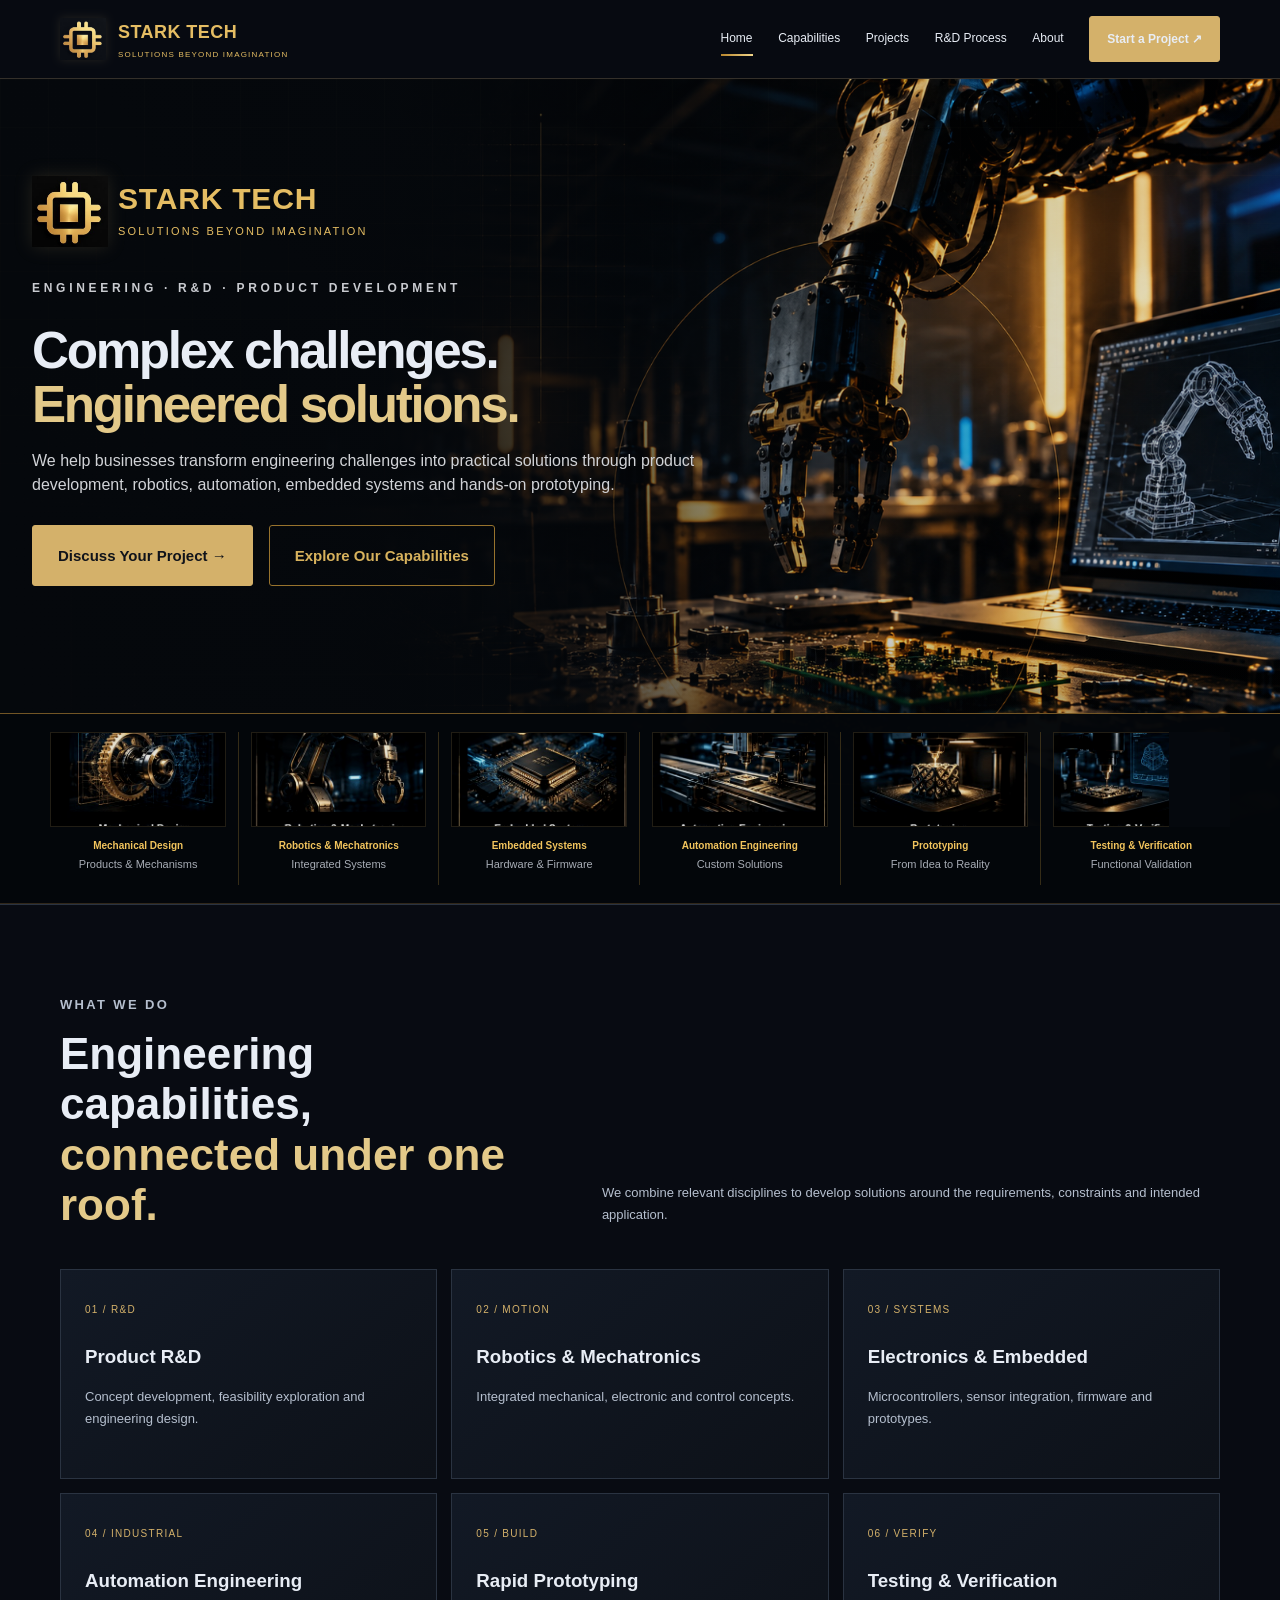
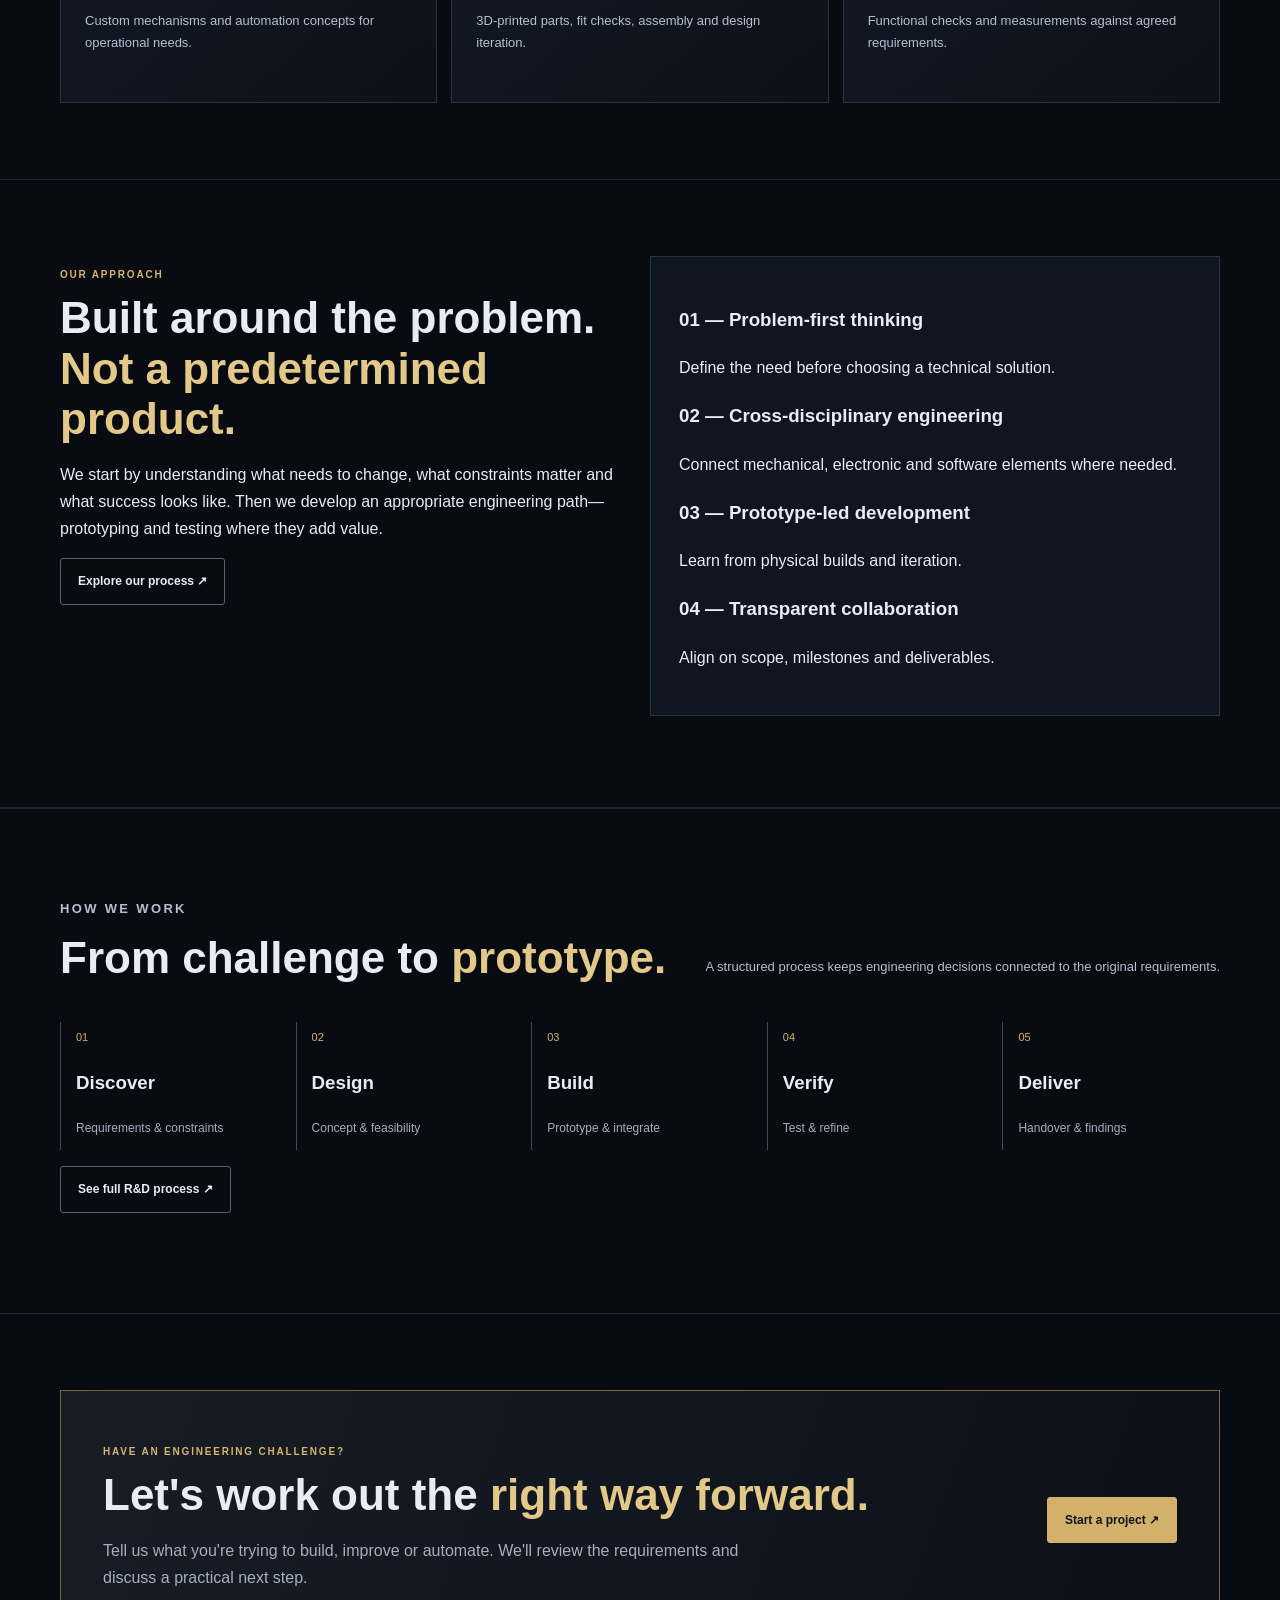
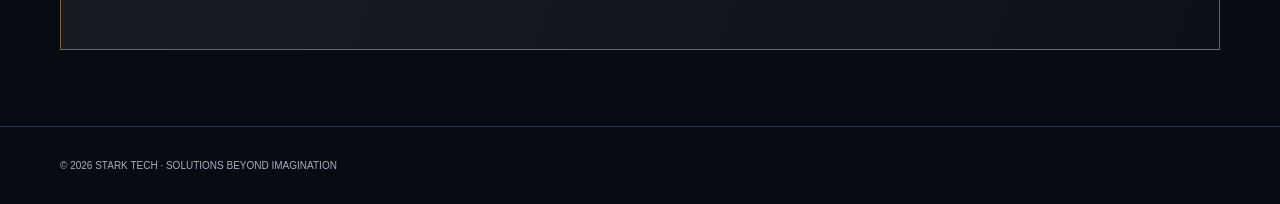
==== commit 355ee718: "Remove duplicate footer navigation links" ====
--- a/index.html
+++ b/index.html
@@ -15,4 +15,4 @@
 <section class="section alt"><div class="wrap two"><div><p class="eyebrow">OUR APPROACH</p><h2>Built around the problem.<br><span class="gold">Not a predetermined product.</span></h2><p>We start by understanding what needs to change, what constraints matter and what success looks like. Then we develop an appropriate engineering path—prototyping and testing where they add value.</p><a class="btn outline" href="rnd-process.html">Explore our process ↗</a></div><div class="item"><h3>01 — Problem-first thinking</h3><p>Define the need before choosing a technical solution.</p><h3>02 — Cross-disciplinary engineering</h3><p>Connect mechanical, electronic and software elements where needed.</p><h3>03 — Prototype-led development</h3><p>Learn from physical builds and iteration.</p><h3>04 — Transparent collaboration</h3><p>Align on scope, milestones and deliverables.</p></div></div></section>
 
 <section class="section alt"><div class="wrap"><div class="heading"><div><p class="eyebrow">HOW WE WORK</p><h2>From challenge to <span class="gold">prototype.</span></h2></div><p>A structured process keeps engineering decisions connected to the original requirements.</p></div><div class="steps"><div class="step"><span>01</span><h3>Discover</h3><p>Requirements &amp; constraints</p></div><div class="step"><span>02</span><h3>Design</h3><p>Concept &amp; feasibility</p></div><div class="step"><span>03</span><h3>Build</h3><p>Prototype &amp; integrate</p></div><div class="step"><span>04</span><h3>Verify</h3><p>Test &amp; refine</p></div><div class="step"><span>05</span><h3>Deliver</h3><p>Handover &amp; findings</p></div></div><p><a class="btn outline" href="rnd-process.html">See full R&amp;D process ↗</a></p></div></section>
-<section class="section"><div class="wrap cta"><div><p class="eyebrow">HAVE AN ENGINEERING CHALLENGE?</p><h2>Let's work out the <span class="gold">right way forward.</span></h2><p>Tell us what you're trying to build, improve or automate. We'll review the requirements and discuss a practical next step.</p></div><a class="btn" href="contact.html">Start a project ↗</a></div></section></main><footer class="foot"><div class="wrap footrow"><span>© <span class="year"></span> STARK TECH · SOLUTIONS BEYOND IMAGINATION</span><div class="footlinks"><a href="capabilities.html">Capabilities</a><a href="projects.html">Projects</a><a href="about.html">About</a><a href="contact.html">Contact</a></div></div></footer><script src="assets/motion.js" defer></script></body></html>+<section class="section"><div class="wrap cta"><div><p class="eyebrow">HAVE AN ENGINEERING CHALLENGE?</p><h2>Let's work out the <span class="gold">right way forward.</span></h2><p>Tell us what you're trying to build, improve or automate. We'll review the requirements and discuss a practical next step.</p></div><a class="btn" href="contact.html">Start a project ↗</a></div></section></main><footer class="foot"><div class="wrap footrow"><span>© <span class="year"></span> STARK TECH · SOLUTIONS BEYOND IMAGINATION</span></div></footer><script src="assets/motion.js" defer></script></body></html>
--- a/assets/styles.css
+++ b/assets/styles.css
@@ -1163,3 +1163,37 @@
 html body.gallery-active .project-lightbox,
 html body.gallery-active .project-lightbox *{visibility:visible!important}
 html body.gallery-active{overflow:hidden!important;background:#05070c!important}
+
+/* Design thinking flow */
+.design-intro{max-width:850px;margin:0 0 36px}
+.design-intro h2{font-size:clamp(30px,4vw,48px);margin:10px 0 14px}
+.design-intro>p:last-child{max-width:760px;color:var(--muted);line-height:1.8}
+.dt-flow{display:grid;grid-template-columns:repeat(5,minmax(0,1fr));gap:14px;align-items:stretch}
+.dt-step{position:relative;display:flex;flex-direction:column;min-width:0;padding:22px 18px;border:1px solid var(--line);background:linear-gradient(155deg,rgba(24,32,45,.82),rgba(8,11,18,.98))}
+.dt-step:not(:last-child):after{content:"→";position:absolute;right:-14px;top:31px;z-index:2;display:flex;align-items:center;justify-content:center;width:26px;height:26px;border:1px solid rgba(226,190,108,.45);border-radius:50%;background:#090c12;color:#e6c477;font-size:16px}
+.dt-step-top{display:flex;align-items:center;justify-content:space-between;gap:8px;margin-bottom:28px}
+.dt-number{font-size:27px;font-weight:700;color:#e6c477}
+.dt-tag{font-size:9px;letter-spacing:.12em;color:#aeb8c8;text-align:right}
+.dt-step h3{font-size:22px;margin:0 0 12px}
+.dt-step>p{font-size:13px;line-height:1.75;color:var(--muted);margin:0 0 24px}
+.dt-output{margin-top:auto;padding-top:15px;border-top:1px solid var(--line);display:flex;flex-direction:column;gap:6px;font-size:12px;line-height:1.6}
+.dt-output b{color:#e6c477;font-size:10px;text-transform:uppercase;letter-spacing:.1em}
+.dt-output span{color:var(--text,#e9edf5)}
+.dt-loop{display:flex;align-items:flex-start;gap:16px;margin:24px 0;padding:22px 24px;border:1px solid rgba(226,190,108,.35);background:rgba(226,190,108,.055)}
+.dt-loop-icon{font-size:32px;line-height:1;color:#e6c477}
+.dt-loop b{display:block;margin-bottom:5px}
+.dt-loop p{margin:0;color:var(--muted);line-height:1.7}
+.dt-note{margin:20px 0;color:var(--muted);line-height:1.8}
+@media(max-width:1100px){.dt-flow{grid-template-columns:repeat(2,minmax(0,1fr))}.dt-step:not(:last-child):after{display:none}.dt-step:last-child{grid-column:1/-1}}
+@media(max-width:620px){.dt-flow{grid-template-columns:1fr}.dt-step:last-child{grid-column:auto}.dt-step-top{margin-bottom:16px}.dt-step{padding:20px}.dt-loop{padding:18px}}
+
+/* Contact card on the R&D process page */
+.contact-card{display:grid;grid-template-columns:minmax(0,1.5fr) minmax(260px,1fr);gap:34px;align-items:center;margin:36px 0;padding:clamp(24px,4vw,42px);border:1px solid rgba(222,190,115,.42);background:radial-gradient(ellipse at 0 0,rgba(222,190,115,.09),transparent 58%),linear-gradient(140deg,#121925,#090c12)}
+.contact-card-copy h2{font-size:clamp(25px,3vw,38px);line-height:1.15;margin:10px 0 14px}
+.contact-card-copy>p:last-child{color:var(--muted);line-height:1.75;max-width:600px}
+.contact-card-details{display:flex;flex-direction:column;align-items:flex-start;gap:18px;padding-left:24px;border-left:1px solid var(--line)}
+.contact-detail{display:flex;flex-direction:column;gap:6px;line-height:1.5;overflow-wrap:anywhere}
+.contact-detail-label{font-size:10px;letter-spacing:.14em;color:#e6c477;font-weight:700}
+.contact-detail a{color:var(--text,#e9edf5);text-decoration:none}
+.contact-detail a:hover{color:#e6c477}
+@media(max-width:700px){.contact-card{grid-template-columns:1fr;gap:24px}.contact-card-details{padding-left:0;padding-top:20px;border-left:0;border-top:1px solid var(--line)}}
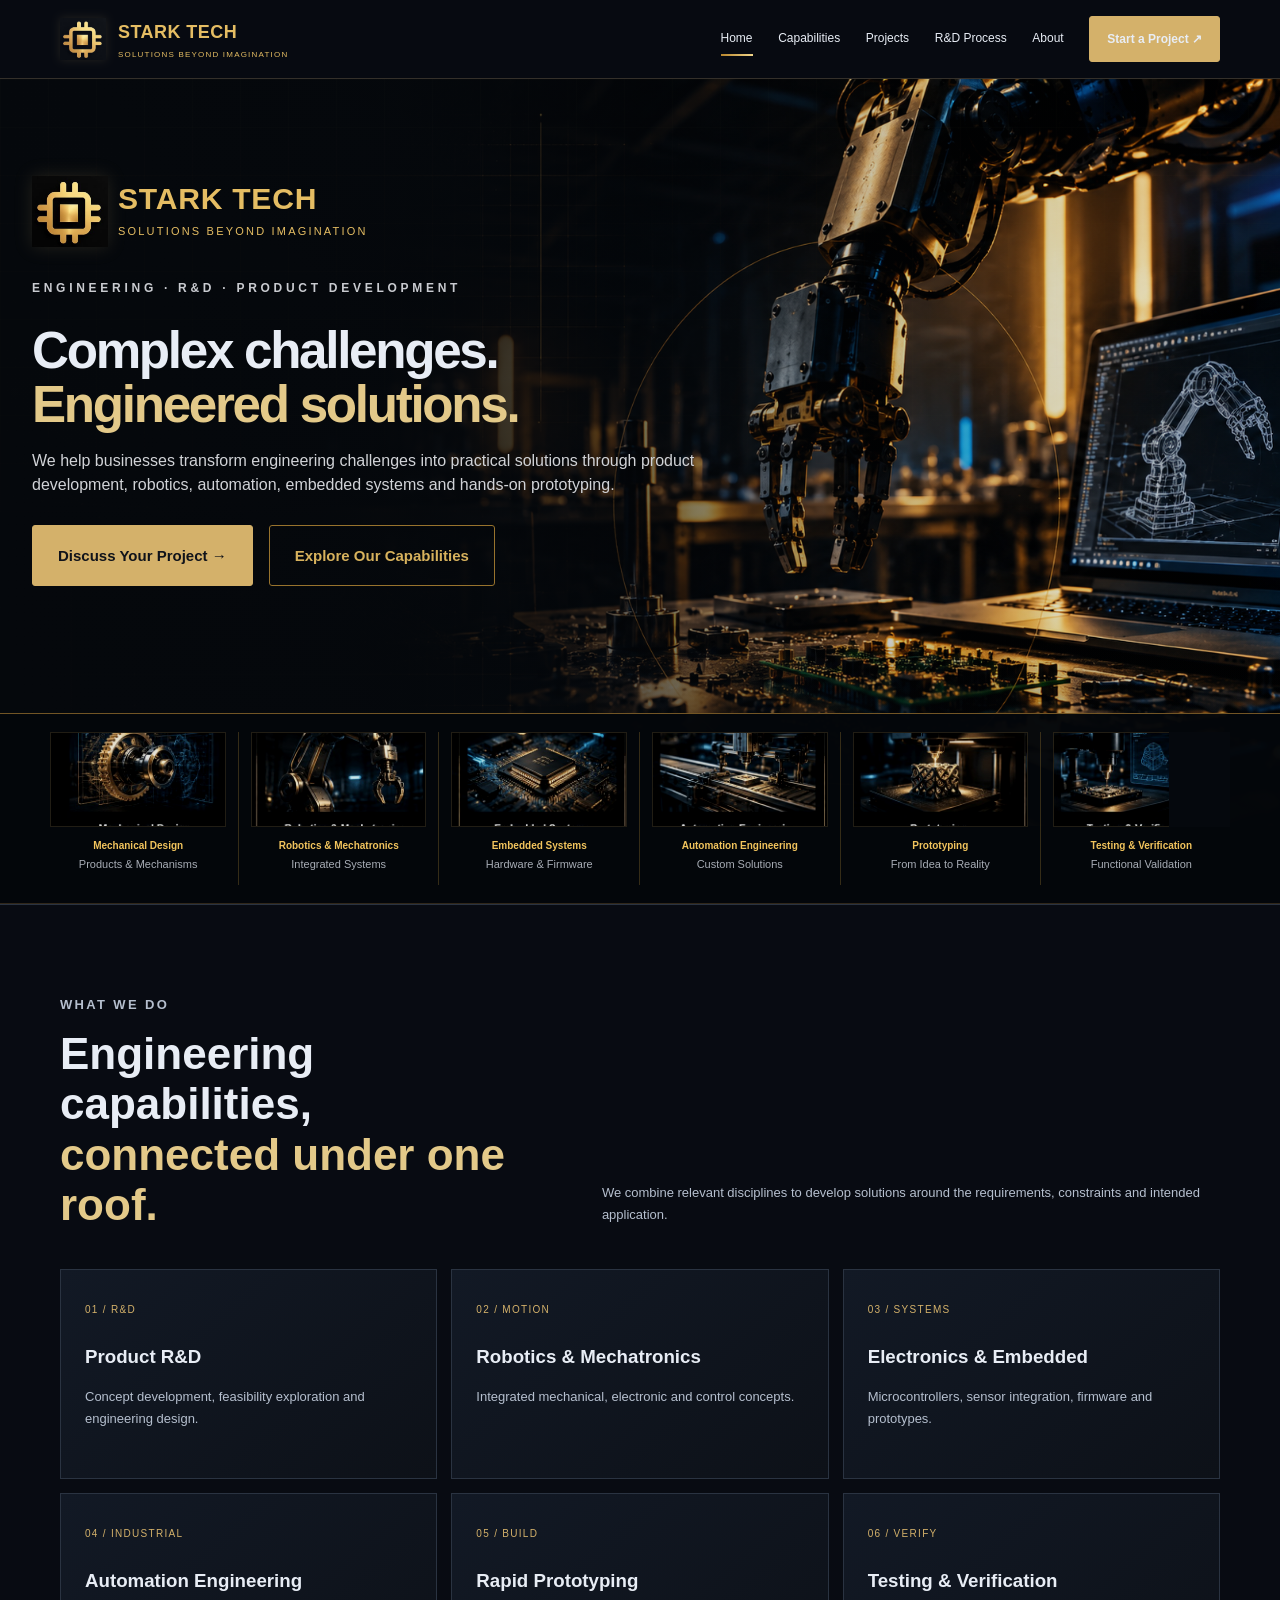
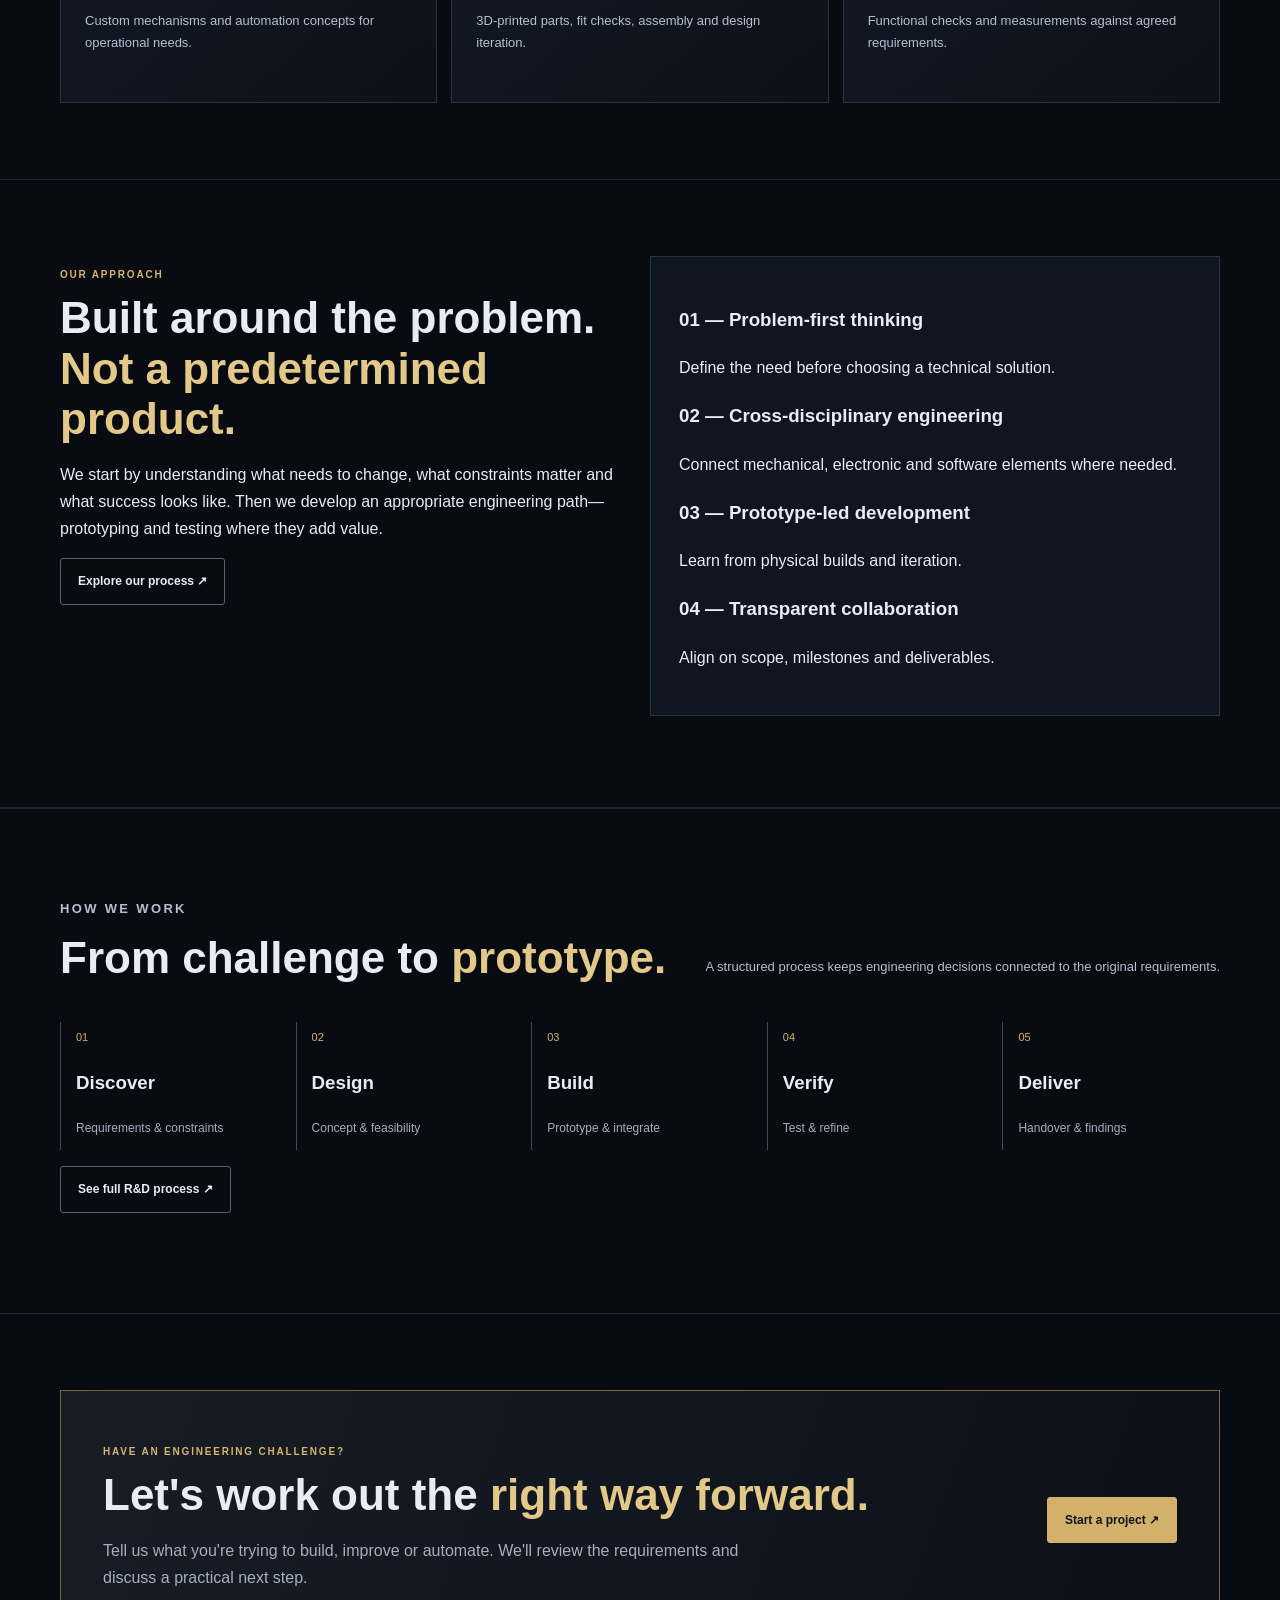
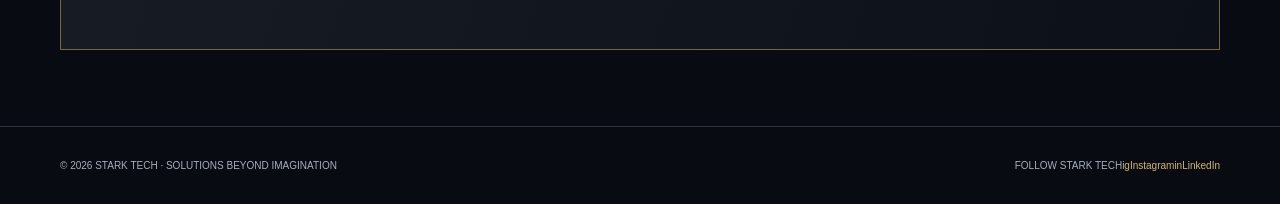
==== commit a709173d: "Add official Instagram and LinkedIn links across website" ====
--- a/index.html
+++ b/index.html
@@ -15,4 +15,4 @@
 <section class="section alt"><div class="wrap two"><div><p class="eyebrow">OUR APPROACH</p><h2>Built around the problem.<br><span class="gold">Not a predetermined product.</span></h2><p>We start by understanding what needs to change, what constraints matter and what success looks like. Then we develop an appropriate engineering path—prototyping and testing where they add value.</p><a class="btn outline" href="rnd-process.html">Explore our process ↗</a></div><div class="item"><h3>01 — Problem-first thinking</h3><p>Define the need before choosing a technical solution.</p><h3>02 — Cross-disciplinary engineering</h3><p>Connect mechanical, electronic and software elements where needed.</p><h3>03 — Prototype-led development</h3><p>Learn from physical builds and iteration.</p><h3>04 — Transparent collaboration</h3><p>Align on scope, milestones and deliverables.</p></div></div></section>
 
 <section class="section alt"><div class="wrap"><div class="heading"><div><p class="eyebrow">HOW WE WORK</p><h2>From challenge to <span class="gold">prototype.</span></h2></div><p>A structured process keeps engineering decisions connected to the original requirements.</p></div><div class="steps"><div class="step"><span>01</span><h3>Discover</h3><p>Requirements &amp; constraints</p></div><div class="step"><span>02</span><h3>Design</h3><p>Concept &amp; feasibility</p></div><div class="step"><span>03</span><h3>Build</h3><p>Prototype &amp; integrate</p></div><div class="step"><span>04</span><h3>Verify</h3><p>Test &amp; refine</p></div><div class="step"><span>05</span><h3>Deliver</h3><p>Handover &amp; findings</p></div></div><p><a class="btn outline" href="rnd-process.html">See full R&amp;D process ↗</a></p></div></section>
-<section class="section"><div class="wrap cta"><div><p class="eyebrow">HAVE AN ENGINEERING CHALLENGE?</p><h2>Let's work out the <span class="gold">right way forward.</span></h2><p>Tell us what you're trying to build, improve or automate. We'll review the requirements and discuss a practical next step.</p></div><a class="btn" href="contact.html">Start a project ↗</a></div></section></main><footer class="foot"><div class="wrap footrow"><span>© <span class="year"></span> STARK TECH · SOLUTIONS BEYOND IMAGINATION</span></div></footer><script src="assets/motion.js" defer></script></body></html>+<section class="section"><div class="wrap cta"><div><p class="eyebrow">HAVE AN ENGINEERING CHALLENGE?</p><h2>Let's work out the <span class="gold">right way forward.</span></h2><p>Tell us what you're trying to build, improve or automate. We'll review the requirements and discuss a practical next step.</p></div><a class="btn" href="contact.html">Start a project ↗</a></div></section></main><footer class="foot"><div class="wrap footrow"><span>© <span class="year"></span> STARK TECH · SOLUTIONS BEYOND IMAGINATION</span><div class="foot-social" aria-label="STARK TECH social media"><span class="foot-social-label">FOLLOW STARK TECH</span><a class="social-link" href="https://www.instagram.com/stark_tech_dynamics/?hl=en" target="_blank" rel="noopener noreferrer" aria-label="STARK TECH on Instagram"><span class="social-mark">ig</span><span>Instagram</span></a><a class="social-link" href="https://www.linkedin.com/company/stark-techmcet/" target="_blank" rel="noopener noreferrer" aria-label="STARK TECH on LinkedIn"><span class="social-mark">in</span><span>LinkedIn</span></a></div></div></footer><script src="assets/motion.js" defer></script></body></html>
--- a/assets/styles.css
+++ b/assets/styles.css
@@ -1143,15 +1143,15 @@
 .lightbox-head h2{margin:0}
 .lightbox-close{width:46px;height:46px;flex:0 0 46px;border:1px solid rgba(255,255,255,.25);border-radius:50%;background:#111722;color:#fff;font-size:1.25rem;cursor:pointer}
 .lightbox-close:hover{border-color:#e8c46f;color:#e8c46f}
-.lightbox-grid{max-width:1400px;margin:0 auto;display:grid;grid-template-columns:repeat(3,minmax(0,1fr));gap:18px}
+.lightbox-grid{max-width:1400px;margin:0 auto;display:grid;grid-template-columns:repeat(2,minmax(0,1fr));gap:24px}
 .lightbox-grid .gallery-item{margin:0;min-width:0;border:1px solid rgba(222,190,115,.25);background:#0b0f17;overflow:hidden}
-.lightbox-grid .gallery-item a{display:flex;align-items:center;justify-content:center;height:clamp(170px,22vw,300px);background:#070a10;padding:12px}
+.lightbox-grid .gallery-item a{display:flex;align-items:center;justify-content:center;aspect-ratio:16/10;height:auto;background:#070a10;padding:14px}
 .lightbox-grid .gallery-item img{width:100%;height:100%;object-fit:contain;transition:transform .25s ease}
 .lightbox-grid .gallery-item a:hover img{transform:scale(1.025)}
-.lightbox-grid .gallery-item figcaption{padding:14px 16px 17px;font-size:.9rem;font-weight:700;letter-spacing:.04em}
-.lightbox-grid .gallery-item figcaption span{display:block;margin-top:7px;font-size:.82rem;font-weight:400;letter-spacing:0;color:var(--muted,#aab3c5)}
+.lightbox-grid .gallery-item figcaption{padding:18px 20px 20px;font-size:1rem;font-weight:700;letter-spacing:.04em}
+.lightbox-grid .gallery-item figcaption span{display:block;margin-top:8px;font-size:.9rem;font-weight:400;letter-spacing:0;color:var(--muted,#aab3c5)}
 @media(max-width:900px){.lightbox-grid{grid-template-columns:repeat(2,minmax(0,1fr))}}
-@media(max-width:560px){.lightbox-grid{grid-template-columns:1fr}.lightbox-grid .gallery-item a{height:240px}.gallery-launch{align-items:flex-start;flex-direction:column}}
+@media(max-width:560px){.lightbox-grid{grid-template-columns:1fr;gap:16px}.lightbox-grid .gallery-item a{aspect-ratio:16/10}.gallery-launch{align-items:flex-start;flex-direction:column}}
 
 
 /* Ensure the open gallery fully obscures the page beneath it. */
@@ -1197,3 +1197,78 @@
 .contact-detail a{color:var(--text,#e9edf5);text-decoration:none}
 .contact-detail a:hover{color:#e6c477}
 @media(max-width:700px){.contact-card{grid-template-columns:1fr;gap:24px}.contact-card-details{padding-left:0;padding-top:20px;border-left:0;border-top:1px solid var(--line)}}
+
+
+/* Featured projects: two-column portfolio cards */
+.project-feature-grid{
+  display:grid;
+  grid-template-columns:repeat(2,minmax(0,1fr));
+  gap:26px;
+  align-items:stretch;
+}
+.project-feature-grid .project-row{
+  display:flex;
+  flex-direction:column;
+  gap:18px;
+  min-width:0;
+  padding:20px;
+  border:1px solid var(--line);
+  border-radius:14px;
+  background:linear-gradient(145deg,#111824,#0a0e15);
+}
+.project-feature-grid .project-row>.project-image,
+.project-feature-grid .project-row>.project-art-placeholder{
+  width:100%;
+  height:auto;
+  min-height:0;
+  max-height:320px;
+  aspect-ratio:16/10;
+  object-fit:contain;
+  border-radius:9px;
+}
+.project-feature-grid .project-row>.project-art-placeholder{
+  padding:16px;
+}
+.project-feature-grid .project-row>div:last-child{
+  padding:0 2px 4px;
+}
+.project-feature-grid .project-row h2{
+  margin:8px 0 10px;
+}
+.project-feature-grid .project-row p:last-child{
+  margin-bottom:0;
+}
+@media(max-width:720px){
+  .project-feature-grid{grid-template-columns:1fr;gap:18px}
+  .project-feature-grid .project-row{padding:15px}
+}
+
+
+/* Featured project cards do not need the old row separator. */
+.project-feature-grid .project-row{
+  border-bottom:0;
+}
+
+/* Project gallery: keep each project's photographs grouped as one cluster. */
+.project-clusters{align-items:stretch}
+.project-cluster{min-width:0;padding:18px;border:1px solid rgba(222,190,115,.28);border-radius:16px;background:linear-gradient(145deg,#0d121c,#080b11);overflow:hidden}
+.project-cluster h3{margin:0 0 6px;font-size:1.2rem;letter-spacing:.045em;color:#e9c875}
+.project-cluster>p{margin:0 0 16px;color:var(--muted,#aab3c5);font-size:.9rem}
+.project-cluster>small{display:block;margin-top:10px;color:var(--muted,#aab3c5)}
+.cluster-images{display:grid;grid-template-columns:repeat(2,minmax(0,1fr));gap:8px}
+.cluster-images a{display:block;min-width:0;aspect-ratio:16/10;overflow:hidden;background:#05080e;border:1px solid rgba(222,190,115,.16);border-radius:8px}
+.cluster-images a.cluster-feature{grid-column:1/-1;aspect-ratio:16/9}
+.cluster-images img{display:block;width:100%;height:100%;object-fit:contain;transition:transform .25s ease}
+.cluster-images a:hover img{transform:scale(1.035)}
+.cluster-images.single a.cluster-feature{grid-column:1/-1;aspect-ratio:16/9}
+@media(max-width:560px){.project-cluster{padding:13px}.cluster-images{gap:6px}}
+
+/* Phone-style visual gallery: individual thumbnails, ordered by project. */
+.phone-gallery{display:grid;grid-template-columns:repeat(4,minmax(0,1fr));gap:12px;align-items:start}
+.phone-gallery .gallery-thumb{margin:0;min-width:0;overflow:hidden;border:1px solid rgba(222,190,115,.2);border-radius:9px;background:#0a0e15}
+.phone-gallery .gallery-thumb a{display:block;aspect-ratio:1/1;height:auto;padding:0;background:#05080e;overflow:hidden}
+.phone-gallery .gallery-thumb img{display:block;width:100%;height:100%;object-fit:cover;transition:transform .25s ease}
+.phone-gallery .gallery-thumb a:hover img{transform:scale(1.06)}
+.phone-gallery .gallery-thumb figcaption{padding:7px 9px 9px;font-size:.72rem;font-weight:600;letter-spacing:.025em;color:#e7c77f;white-space:nowrap;overflow:hidden;text-overflow:ellipsis}
+@media(max-width:900px){.phone-gallery{grid-template-columns:repeat(3,minmax(0,1fr));gap:10px}}
+@media(max-width:560px){.phone-gallery{grid-template-columns:repeat(2,minmax(0,1fr));gap:8px}.phone-gallery .gallery-thumb figcaption{font-size:.68rem;padding:6px}}
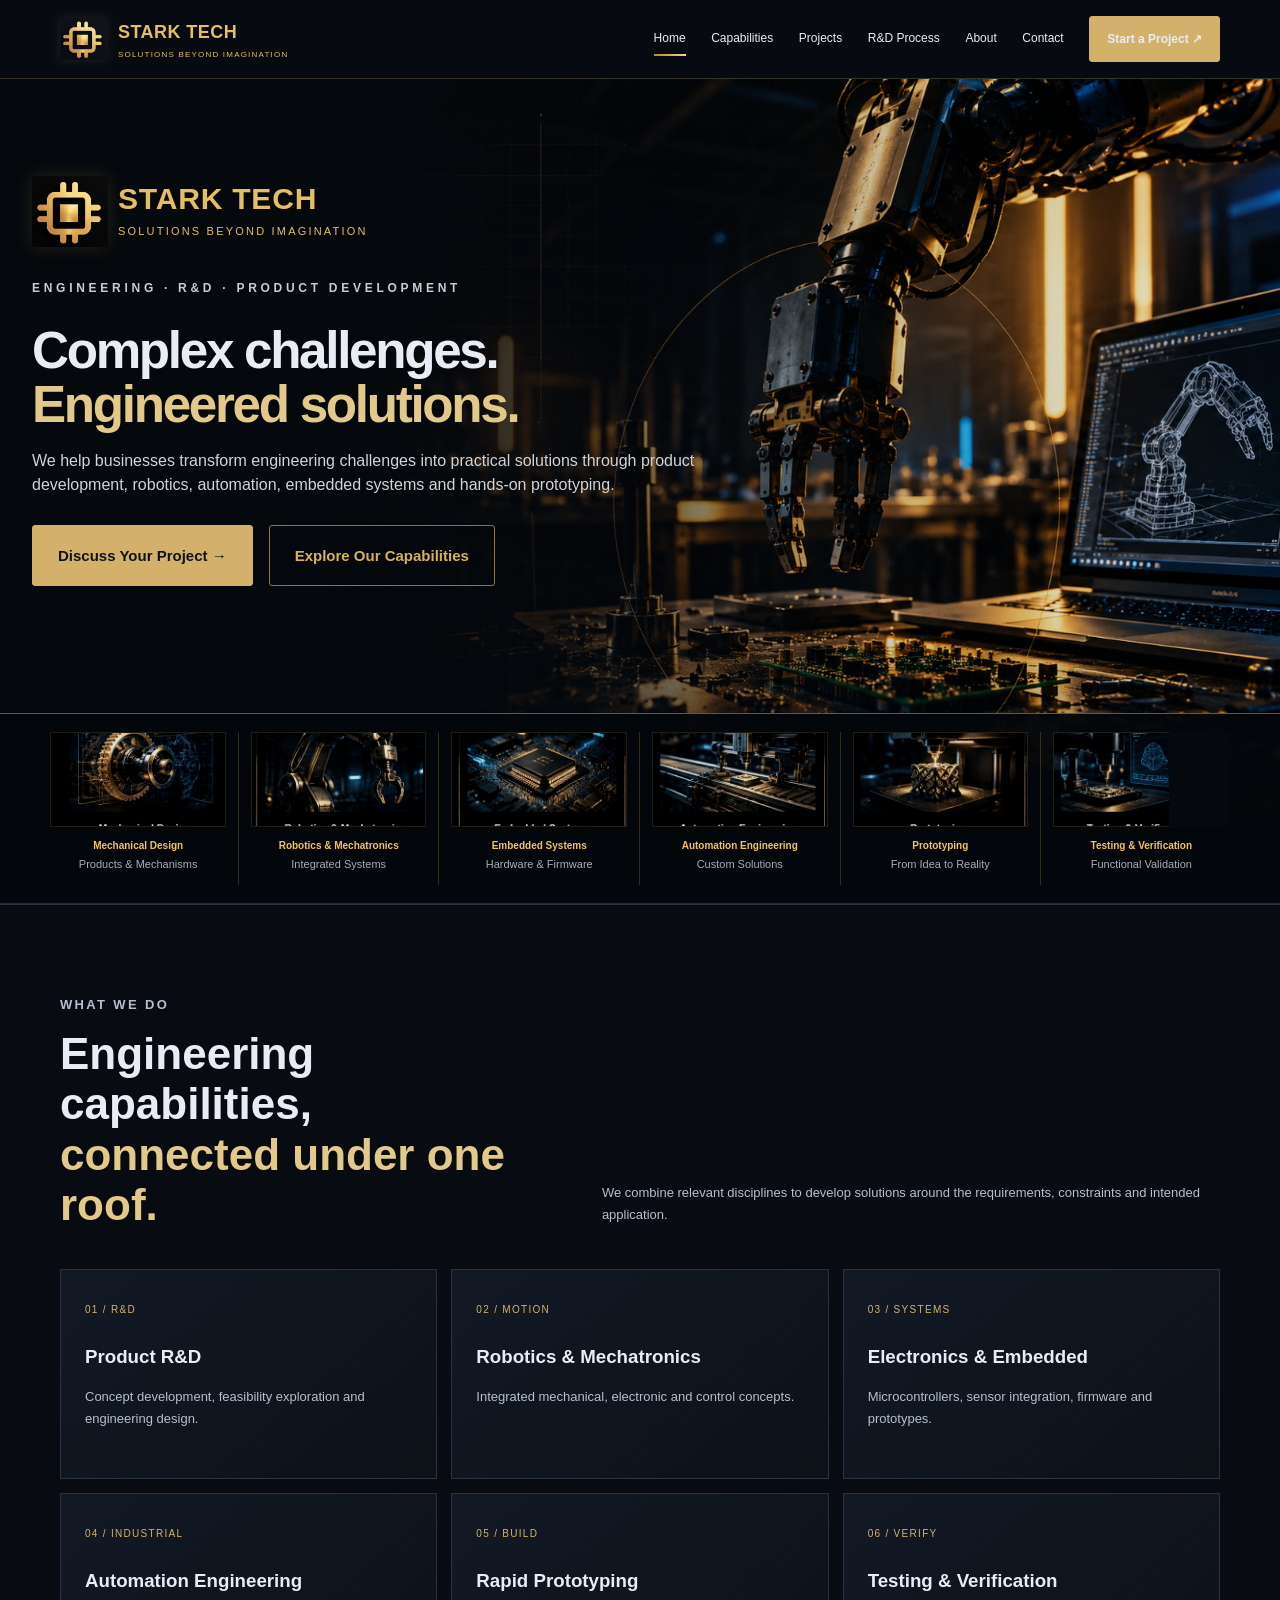
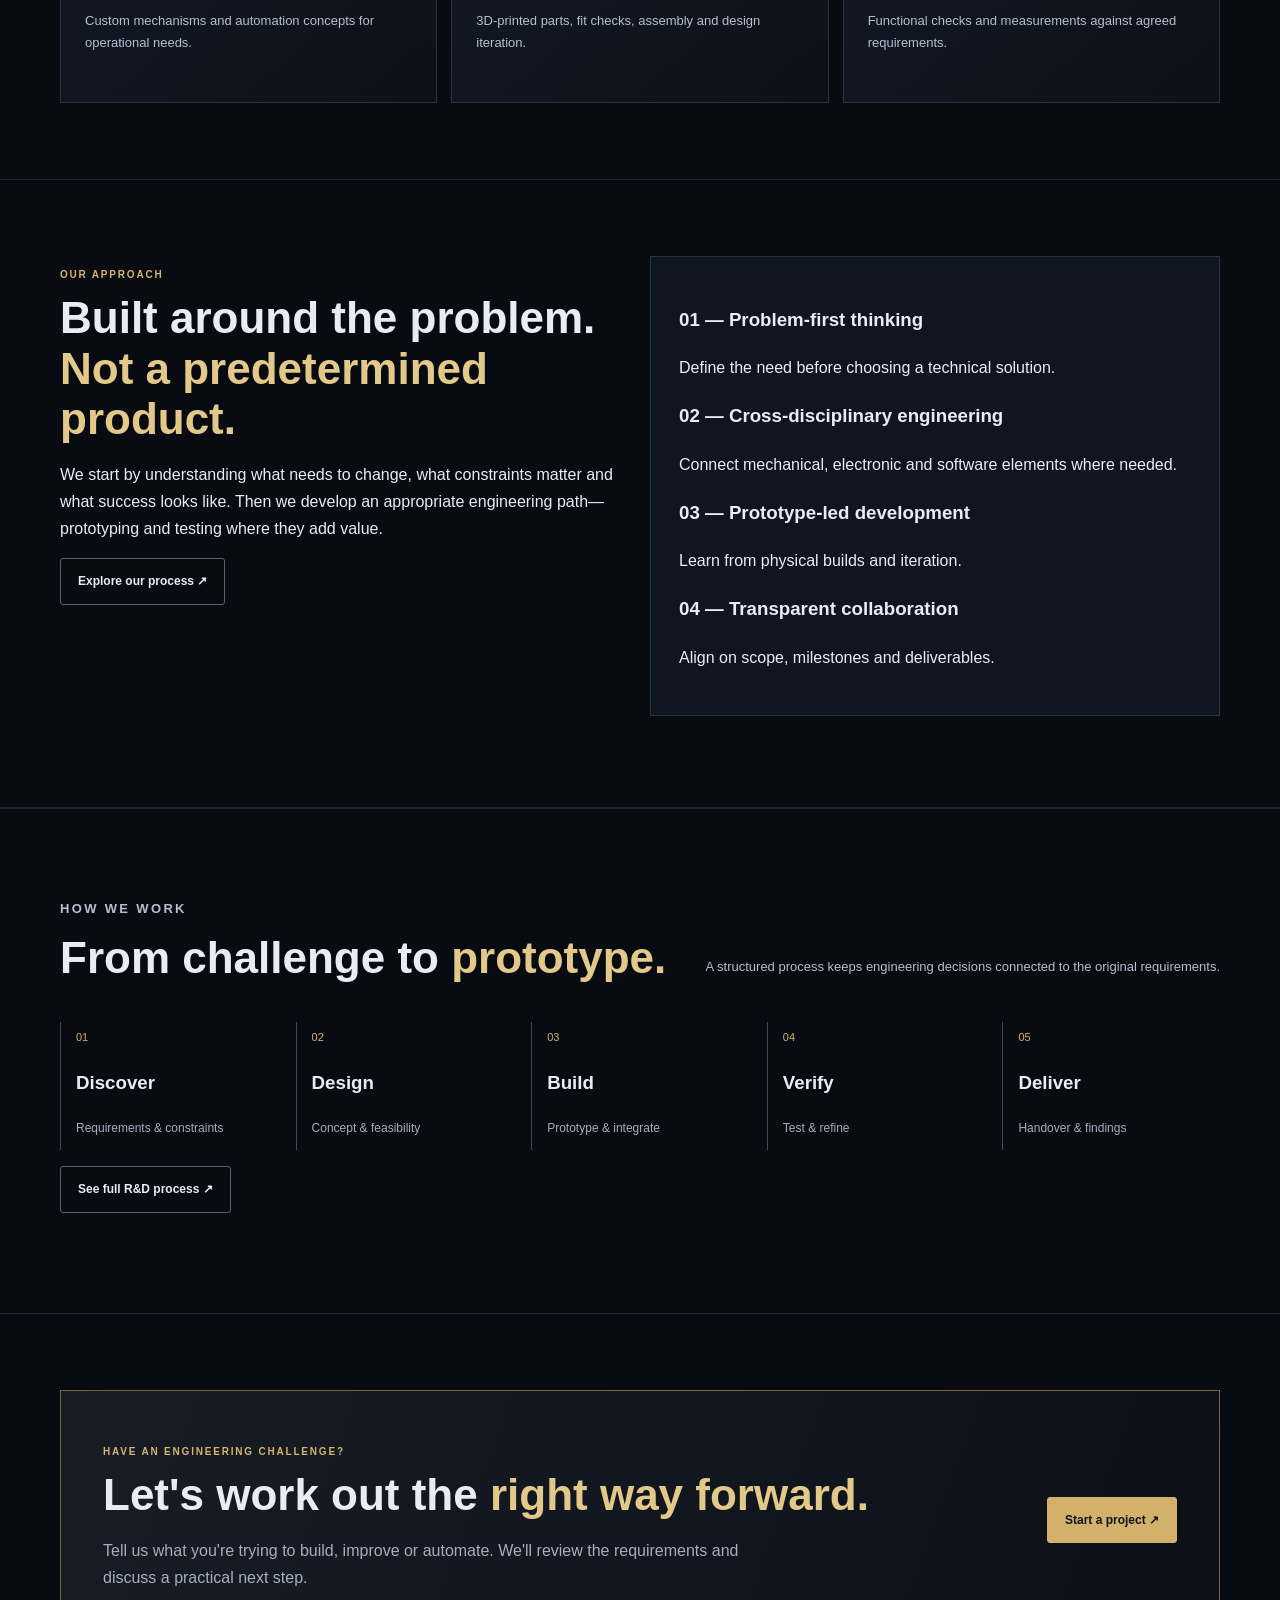
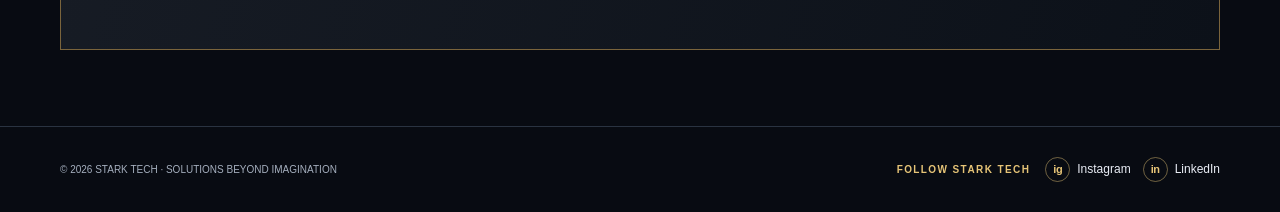
==== commit 5b061114: "Add Contact to primary navigation" ====
--- a/index.html
+++ b/index.html
@@ -1,4 +1,4 @@
-<!doctype html><html lang="en" class="no-js"><head><meta charset="utf-8"><meta name="viewport" content="width=device-width,initial-scale=1"><meta name="description" content="Engineering, robotics, automation, embedded systems and prototype development for business and industrial applications."><meta name="theme-color" content="#080b12"><meta name="color-scheme" content="dark"><title>STARK TECH | Engineering, R&D & Automation</title><link rel="preconnect" href="https://fonts.googleapis.com"><link href="https://fonts.googleapis.com/css2?family=Inter:wght@400;500;600;700&display=swap" rel="stylesheet"><link rel="stylesheet" href="assets/styles.css"><link rel="preload" href="assets/motion.js" as="script"></head><body><header><div class="wrap nav"><a class="brand" href="index.html"><img class="brand-mark" src="assets/stark-tech-icon.jpg" alt="STARK TECH emblem"><span><b>STARK TECH</b><small>SOLUTIONS BEYOND IMAGINATION</small></span></a><button class="menu" type="button" aria-expanded="false" aria-controls="primary-navigation" aria-label="Toggle navigation">MENU</button><nav class="links"><a href="index.html">Home</a><a href="capabilities.html">Capabilities</a><a href="projects.html">Projects</a><a href="rnd-process.html">R&amp;D Process</a><a href="about.html">About</a><a class="btn" href="contact.html">Start a Project ↗</a></nav></div></header><main><section class="hero cinematic-hero reference-hero">
+<!doctype html><html lang="en" class="no-js"><head><meta charset="utf-8"><meta name="viewport" content="width=device-width,initial-scale=1"><meta name="description" content="Engineering, robotics, automation, embedded systems and prototype development for business and industrial applications."><meta name="theme-color" content="#080b12"><meta name="color-scheme" content="dark"><title>STARK TECH | Engineering, R&D & Automation</title><link rel="preconnect" href="https://fonts.googleapis.com"><link href="https://fonts.googleapis.com/css2?family=Inter:wght@400;500;600;700&display=swap" rel="stylesheet"><link rel="stylesheet" href="assets/styles.css"><link rel="preload" href="assets/motion.js" as="script"></head><body><header><div class="wrap nav"><a class="brand" href="index.html"><img class="brand-mark" src="assets/stark-tech-icon.jpg" alt="STARK TECH emblem"><span><b>STARK TECH</b><small>SOLUTIONS BEYOND IMAGINATION</small></span></a><button class="menu" type="button" aria-expanded="false" aria-controls="primary-navigation" aria-label="Toggle navigation">MENU</button><nav class="links"><a href="index.html">Home</a><a href="capabilities.html">Capabilities</a><a href="projects.html">Projects</a><a href="rnd-process.html">R&amp;D Process</a><a href="about.html">About</a><a href="contact.html">Contact</a><a class="btn" href="contact.html">Start a Project ↗</a></nav></div></header><main><section class="hero cinematic-hero reference-hero">
 <div class="reference-backdrop" aria-hidden="true"><img src="assets/stark-hero.jpg" alt="" fetchpriority="high"></div>
 <div class="hero-atmosphere"><div class="hero-grid"></div><div class="hero-glow"></div></div>
 <div class="wrap hero-layout">
--- a/assets/styles.css
+++ b/assets/styles.css
@@ -1272,3 +1272,13 @@
 .phone-gallery .gallery-thumb figcaption{padding:7px 9px 9px;font-size:.72rem;font-weight:600;letter-spacing:.025em;color:#e7c77f;white-space:nowrap;overflow:hidden;text-overflow:ellipsis}
 @media(max-width:900px){.phone-gallery{grid-template-columns:repeat(3,minmax(0,1fr));gap:10px}}
 @media(max-width:560px){.phone-gallery{grid-template-columns:repeat(2,minmax(0,1fr));gap:8px}.phone-gallery .gallery-thumb figcaption{font-size:.68rem;padding:6px}}
+
+
+/* Official social links in the site-wide footer */
+.footrow{display:flex;align-items:center;justify-content:space-between;gap:22px;flex-wrap:wrap}
+.foot-social{display:flex;align-items:center;gap:12px;flex-wrap:wrap}
+.foot-social-label{font-size:10px;letter-spacing:.14em;color:#e6c477;font-weight:700;margin-right:3px}
+.social-link{display:inline-flex;align-items:center;gap:7px;color:var(--text,#e9edf5);text-decoration:none;font-size:12px;transition:color .2s ease}
+.social-link:hover{color:#e6c477}
+.social-mark{display:inline-flex;align-items:center;justify-content:center;width:25px;height:25px;border:1px solid rgba(222,190,115,.48);border-radius:50%;font-size:11px;font-weight:800;letter-spacing:-.04em;color:#e6c477;text-transform:lowercase}
+@media(max-width:620px){.footrow{align-items:flex-start;flex-direction:column}.foot-social{gap:14px}}
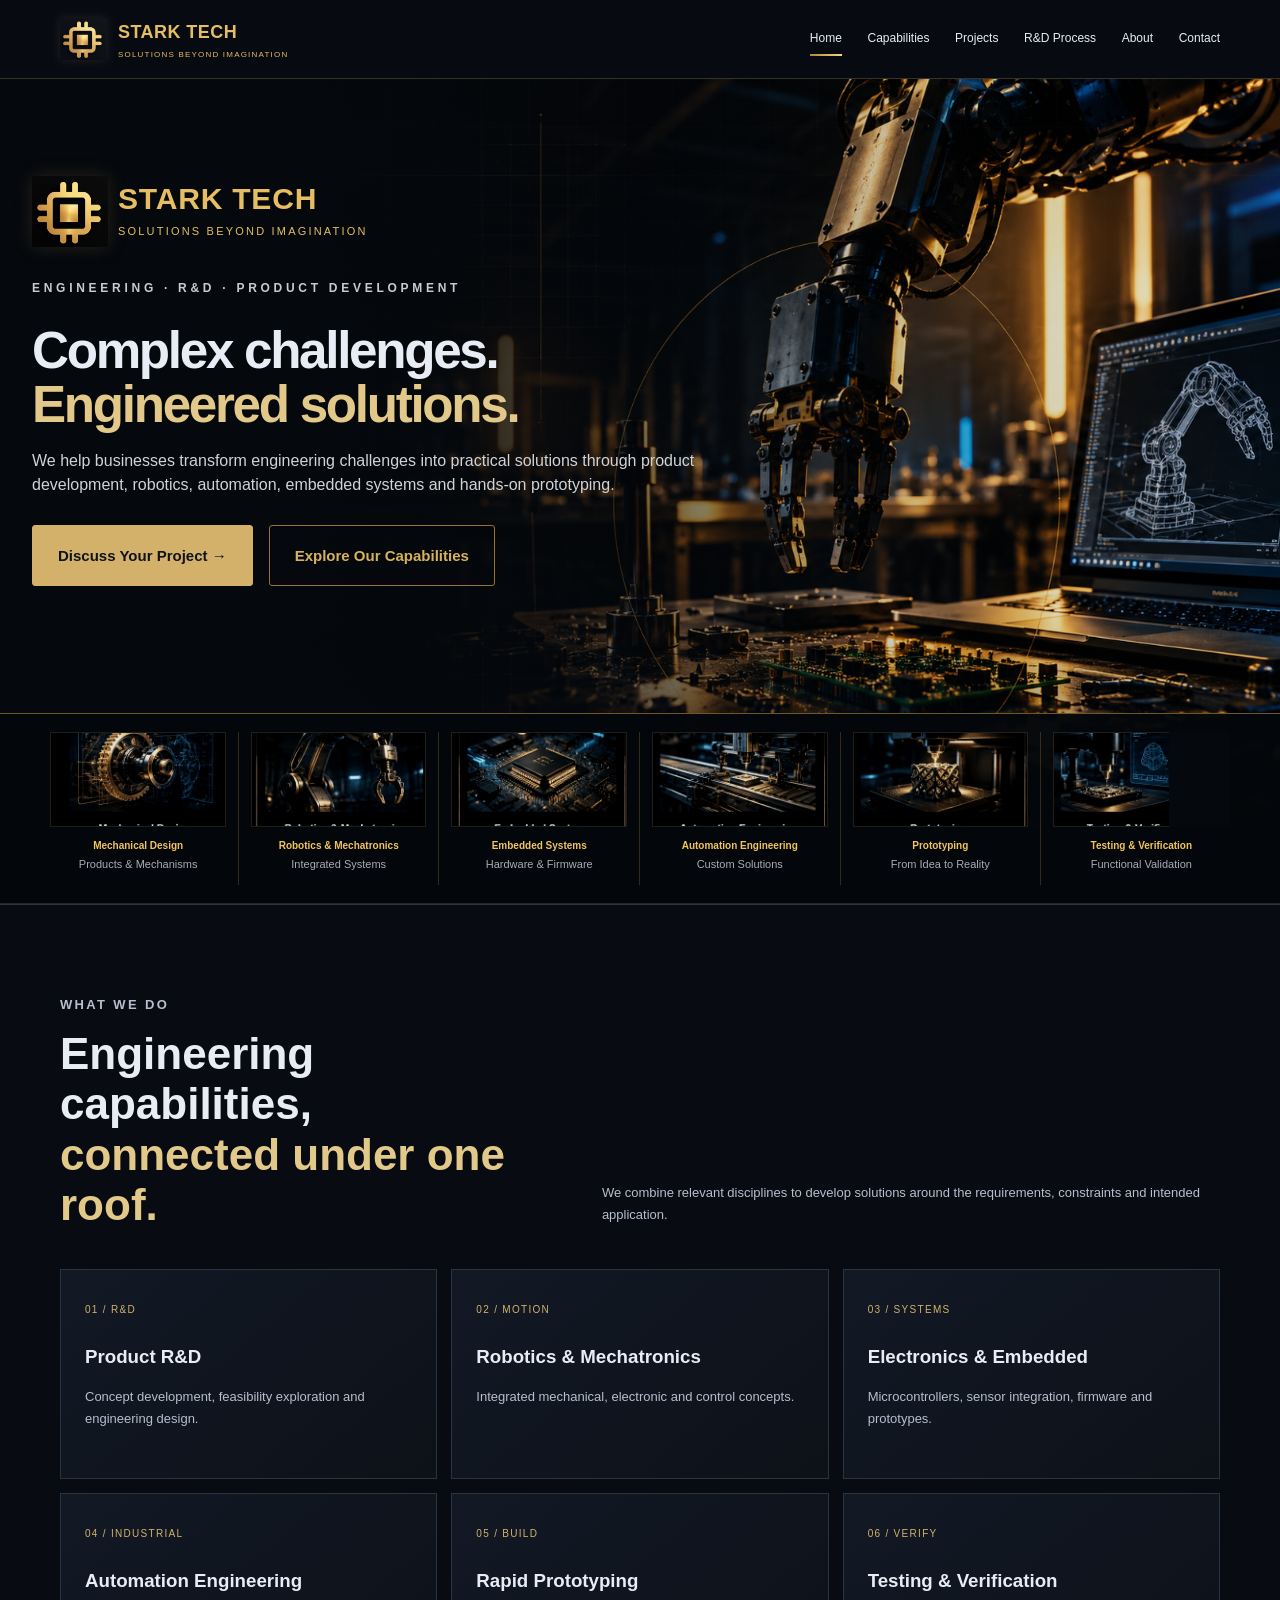
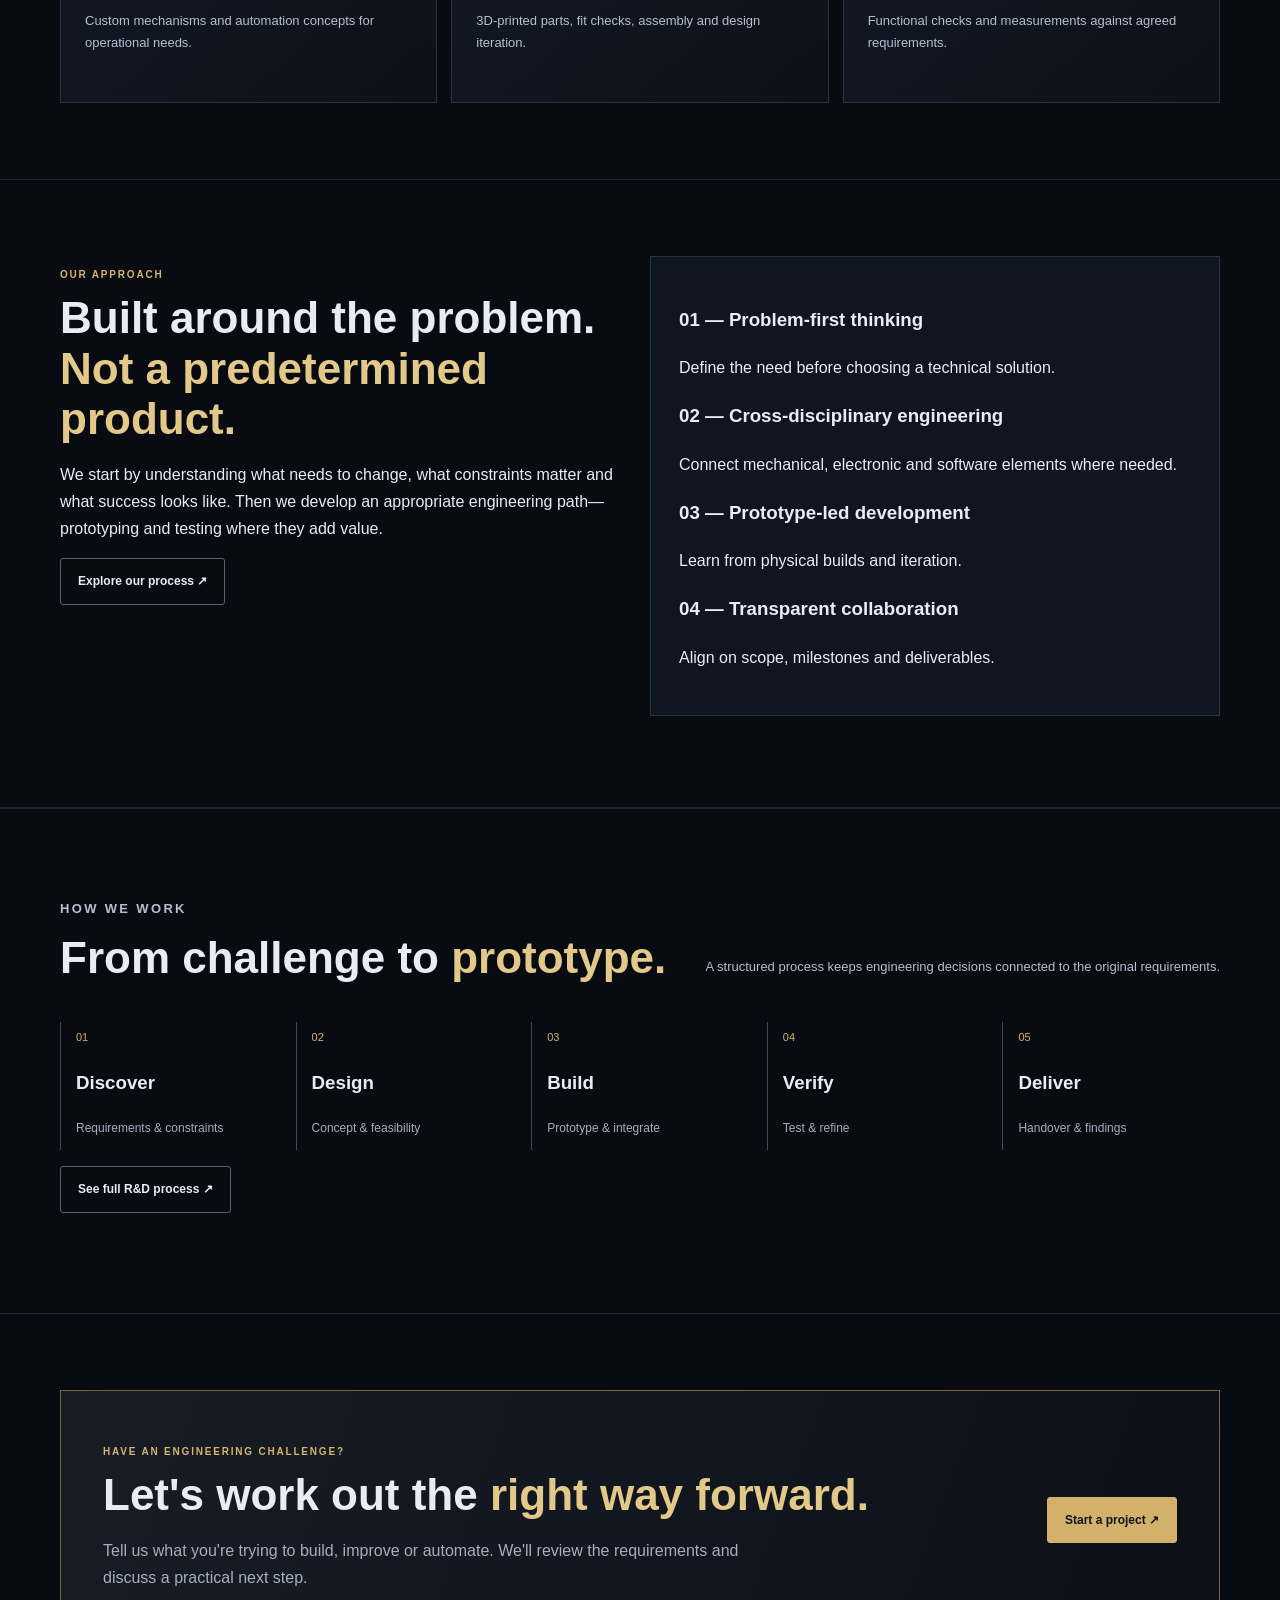
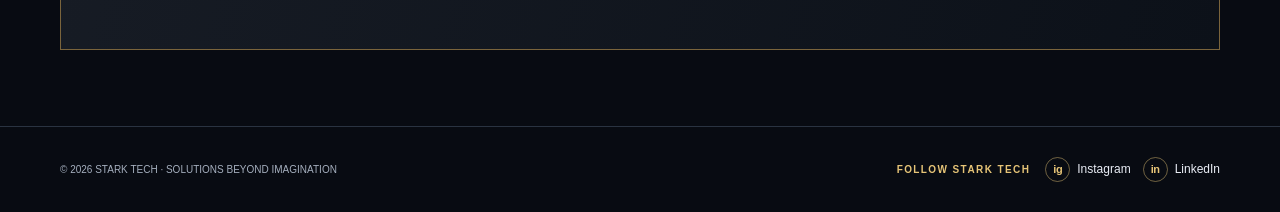
==== commit 232a8cf2: "Remove duplicate Start a Project navigation button" ====
--- a/index.html
+++ b/index.html
@@ -1,4 +1,4 @@
-<!doctype html><html lang="en" class="no-js"><head><meta charset="utf-8"><meta name="viewport" content="width=device-width,initial-scale=1"><meta name="description" content="Engineering, robotics, automation, embedded systems and prototype development for business and industrial applications."><meta name="theme-color" content="#080b12"><meta name="color-scheme" content="dark"><title>STARK TECH | Engineering, R&D & Automation</title><link rel="preconnect" href="https://fonts.googleapis.com"><link href="https://fonts.googleapis.com/css2?family=Inter:wght@400;500;600;700&display=swap" rel="stylesheet"><link rel="stylesheet" href="assets/styles.css"><link rel="preload" href="assets/motion.js" as="script"></head><body><header><div class="wrap nav"><a class="brand" href="index.html"><img class="brand-mark" src="assets/stark-tech-icon.jpg" alt="STARK TECH emblem"><span><b>STARK TECH</b><small>SOLUTIONS BEYOND IMAGINATION</small></span></a><button class="menu" type="button" aria-expanded="false" aria-controls="primary-navigation" aria-label="Toggle navigation">MENU</button><nav class="links"><a href="index.html">Home</a><a href="capabilities.html">Capabilities</a><a href="projects.html">Projects</a><a href="rnd-process.html">R&amp;D Process</a><a href="about.html">About</a><a href="contact.html">Contact</a><a class="btn" href="contact.html">Start a Project ↗</a></nav></div></header><main><section class="hero cinematic-hero reference-hero">
+<!doctype html><html lang="en" class="no-js"><head><meta charset="utf-8"><meta name="viewport" content="width=device-width,initial-scale=1"><meta name="description" content="Engineering, robotics, automation, embedded systems and prototype development for business and industrial applications."><meta name="theme-color" content="#080b12"><meta name="color-scheme" content="dark"><title>STARK TECH | Engineering, R&D & Automation</title><link rel="preconnect" href="https://fonts.googleapis.com"><link href="https://fonts.googleapis.com/css2?family=Inter:wght@400;500;600;700&display=swap" rel="stylesheet"><link rel="stylesheet" href="assets/styles.css"><link rel="preload" href="assets/motion.js" as="script"></head><body><header><div class="wrap nav"><a class="brand" href="index.html"><img class="brand-mark" src="assets/stark-tech-icon.jpg" alt="STARK TECH emblem"><span><b>STARK TECH</b><small>SOLUTIONS BEYOND IMAGINATION</small></span></a><button class="menu" type="button" aria-expanded="false" aria-controls="primary-navigation" aria-label="Toggle navigation">MENU</button><nav class="links"><a href="index.html">Home</a><a href="capabilities.html">Capabilities</a><a href="projects.html">Projects</a><a href="rnd-process.html">R&amp;D Process</a><a href="about.html">About</a><a href="contact.html">Contact</a></nav></div></header><main><section class="hero cinematic-hero reference-hero">
 <div class="reference-backdrop" aria-hidden="true"><img src="assets/stark-hero.jpg" alt="" fetchpriority="high"></div>
 <div class="hero-atmosphere"><div class="hero-grid"></div><div class="hero-glow"></div></div>
 <div class="wrap hero-layout">
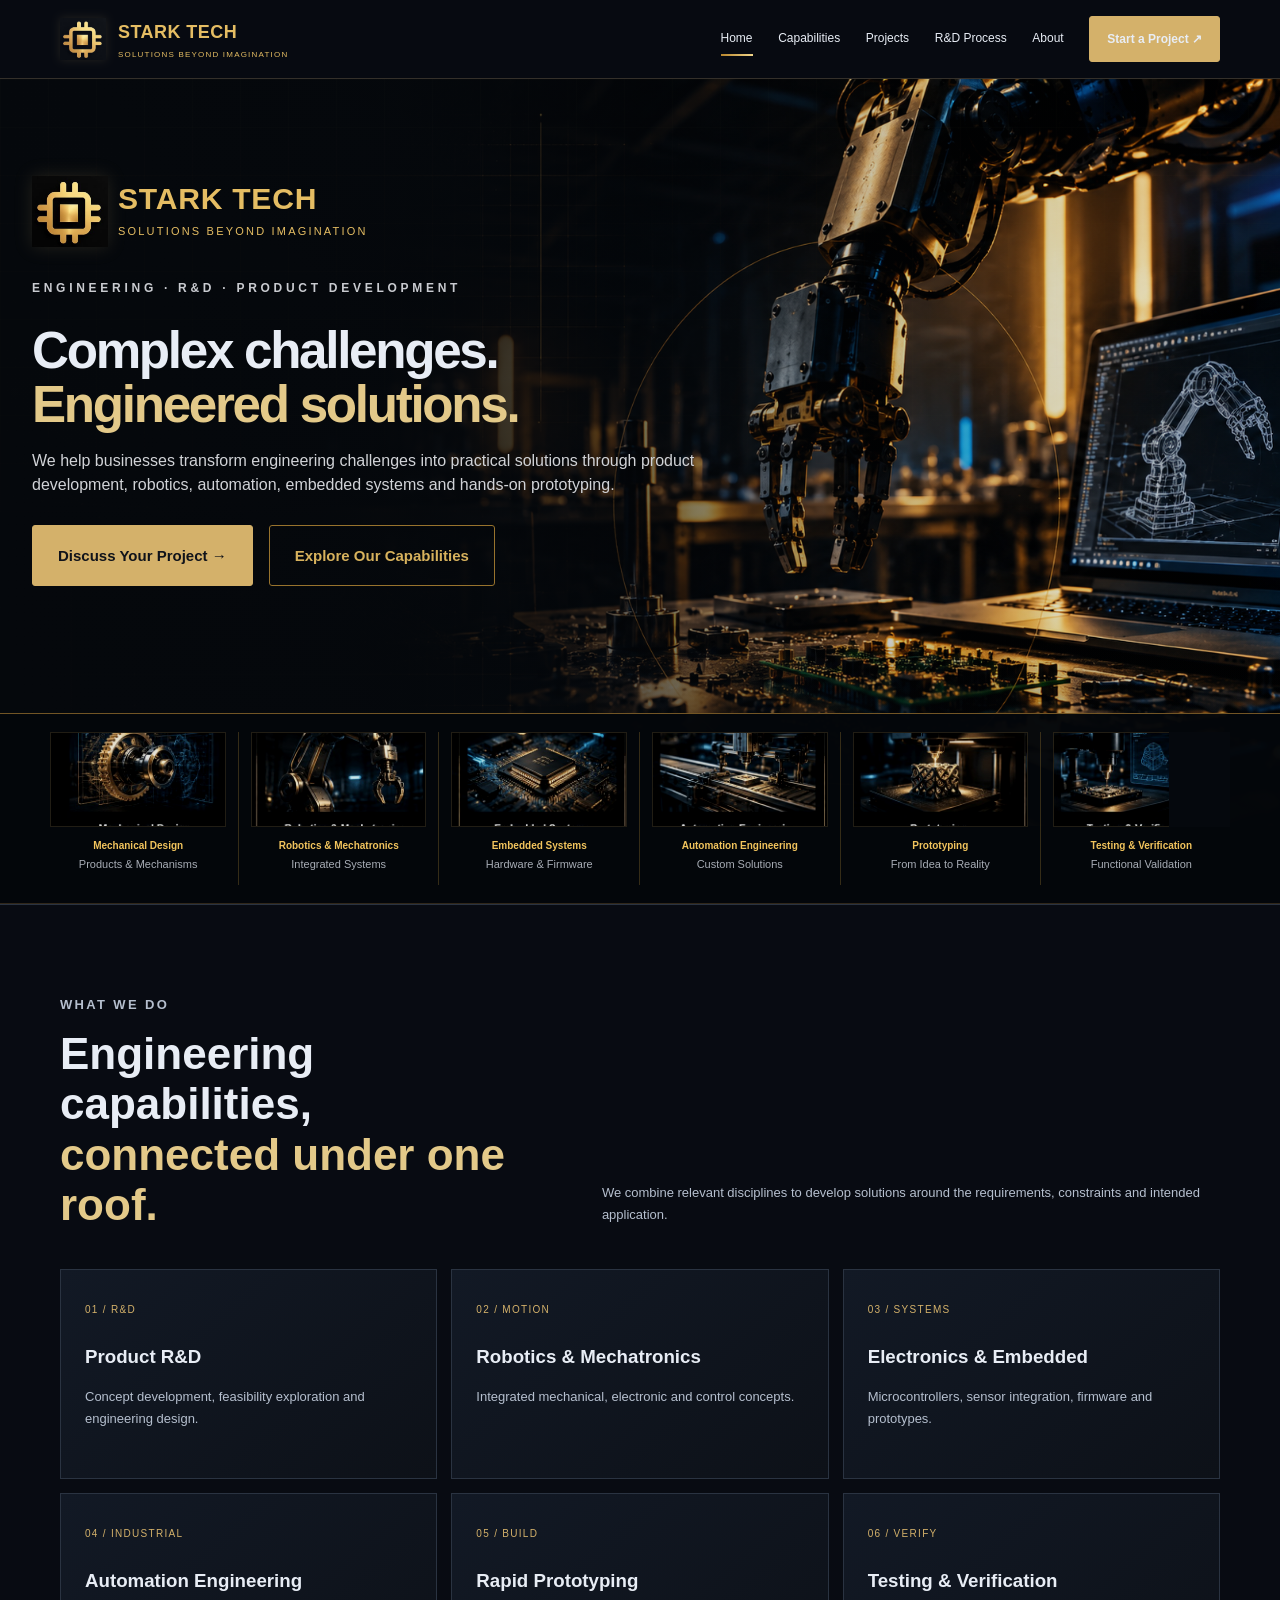
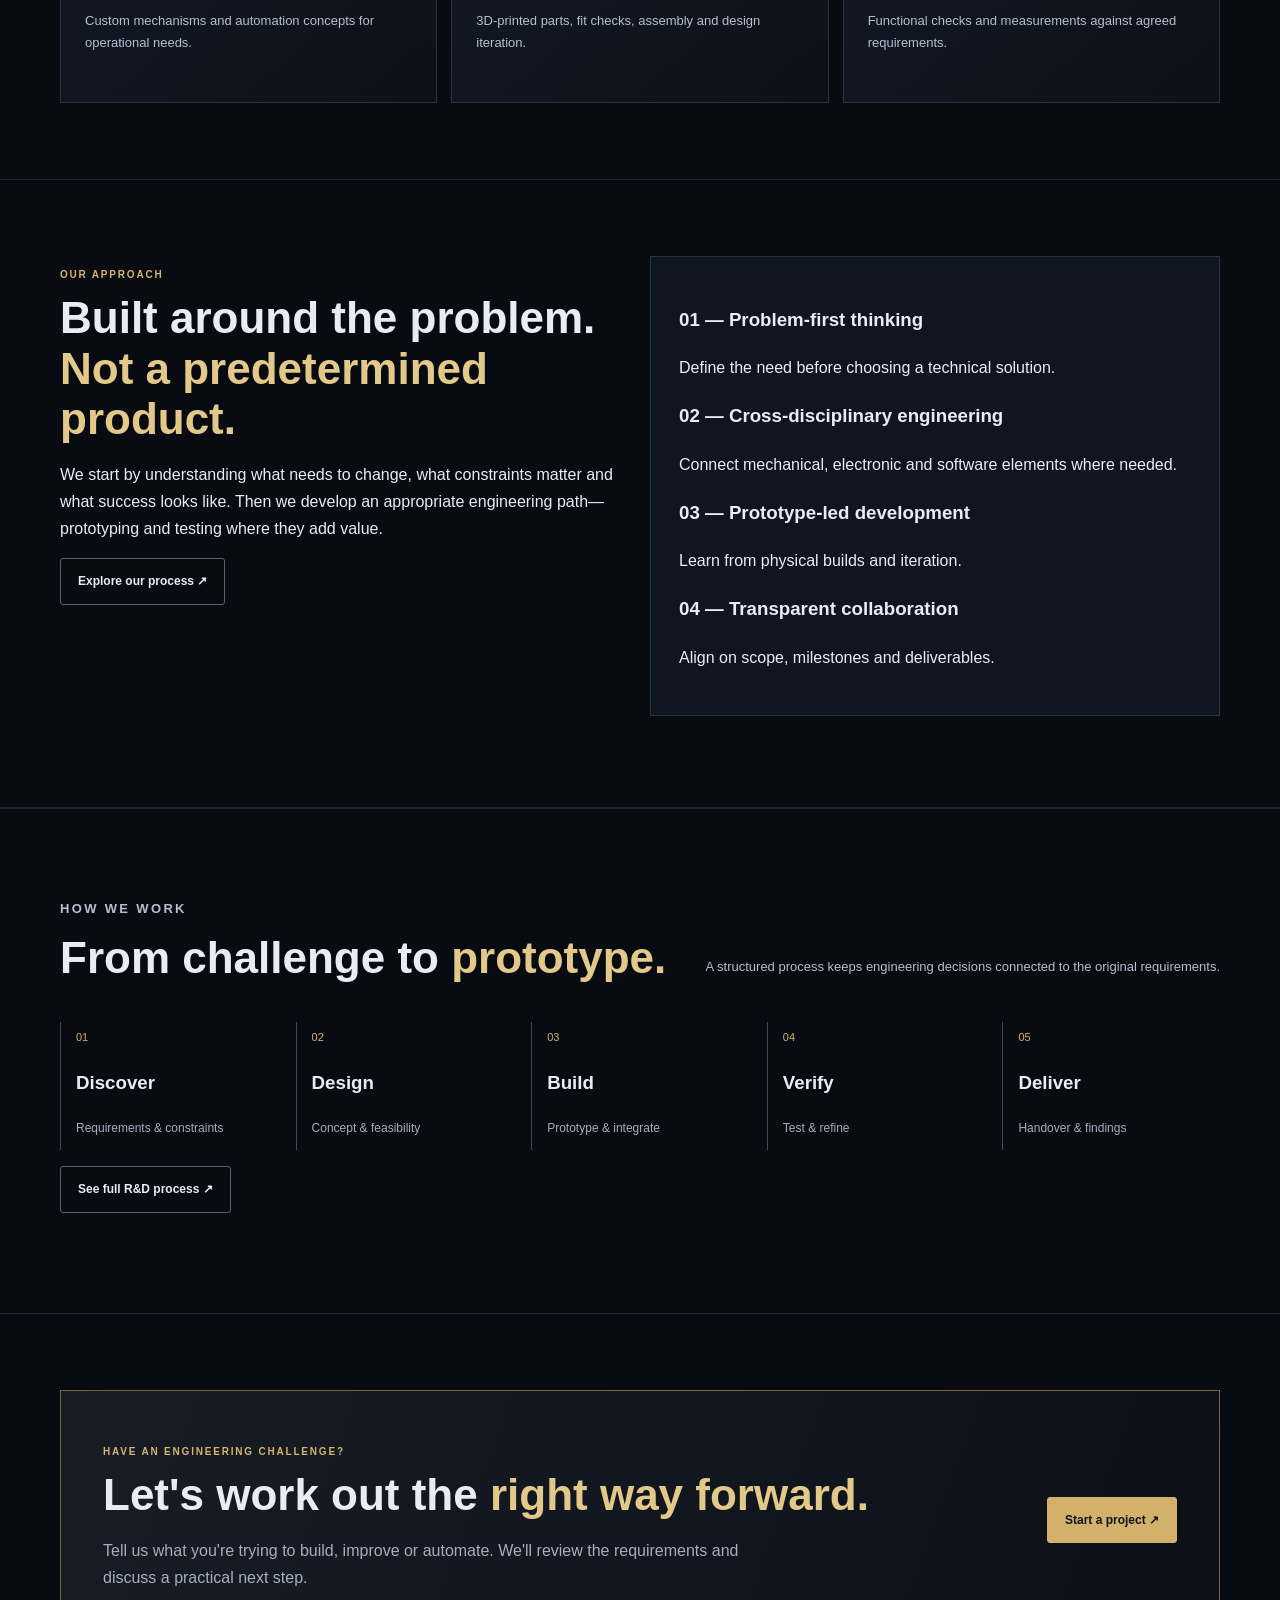
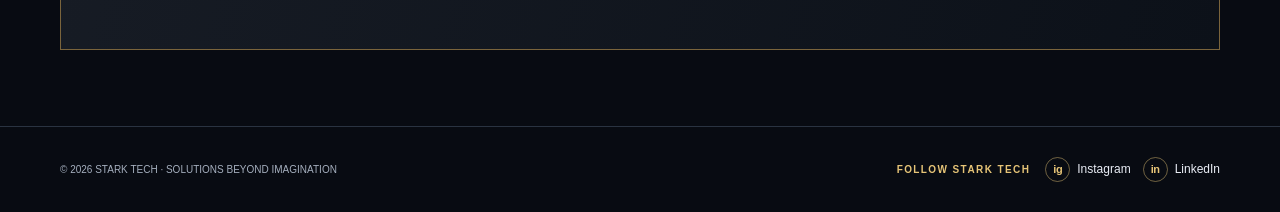
==== commit b54f959a: "Restore Start a Project navigation CTA and remove Contact nav link" ====
--- a/index.html
+++ b/index.html
@@ -1,4 +1,4 @@
-<!doctype html><html lang="en" class="no-js"><head><meta charset="utf-8"><meta name="viewport" content="width=device-width,initial-scale=1"><meta name="description" content="Engineering, robotics, automation, embedded systems and prototype development for business and industrial applications."><meta name="theme-color" content="#080b12"><meta name="color-scheme" content="dark"><title>STARK TECH | Engineering, R&D & Automation</title><link rel="preconnect" href="https://fonts.googleapis.com"><link href="https://fonts.googleapis.com/css2?family=Inter:wght@400;500;600;700&display=swap" rel="stylesheet"><link rel="stylesheet" href="assets/styles.css"><link rel="preload" href="assets/motion.js" as="script"></head><body><header><div class="wrap nav"><a class="brand" href="index.html"><img class="brand-mark" src="assets/stark-tech-icon.jpg" alt="STARK TECH emblem"><span><b>STARK TECH</b><small>SOLUTIONS BEYOND IMAGINATION</small></span></a><button class="menu" type="button" aria-expanded="false" aria-controls="primary-navigation" aria-label="Toggle navigation">MENU</button><nav class="links"><a href="index.html">Home</a><a href="capabilities.html">Capabilities</a><a href="projects.html">Projects</a><a href="rnd-process.html">R&amp;D Process</a><a href="about.html">About</a><a href="contact.html">Contact</a></nav></div></header><main><section class="hero cinematic-hero reference-hero">
+<!doctype html><html lang="en" class="no-js"><head><meta charset="utf-8"><meta name="viewport" content="width=device-width,initial-scale=1"><meta name="description" content="Engineering, robotics, automation, embedded systems and prototype development for business and industrial applications."><meta name="theme-color" content="#080b12"><meta name="color-scheme" content="dark"><title>STARK TECH | Engineering, R&D & Automation</title><link rel="preconnect" href="https://fonts.googleapis.com"><link href="https://fonts.googleapis.com/css2?family=Inter:wght@400;500;600;700&display=swap" rel="stylesheet"><link rel="stylesheet" href="assets/styles.css"><link rel="preload" href="assets/motion.js" as="script"></head><body><header><div class="wrap nav"><a class="brand" href="index.html"><img class="brand-mark" src="assets/stark-tech-icon.jpg" alt="STARK TECH emblem"><span><b>STARK TECH</b><small>SOLUTIONS BEYOND IMAGINATION</small></span></a><button class="menu" type="button" aria-expanded="false" aria-controls="primary-navigation" aria-label="Toggle navigation">MENU</button><nav class="links"><a href="index.html">Home</a><a href="capabilities.html">Capabilities</a><a href="projects.html">Projects</a><a href="rnd-process.html">R&amp;D Process</a><a href="about.html">About</a><a class="btn" href="contact.html">Start a Project ↗</a></nav></div></header><main><section class="hero cinematic-hero reference-hero">
 <div class="reference-backdrop" aria-hidden="true"><img src="assets/stark-hero.jpg" alt="" fetchpriority="high"></div>
 <div class="hero-atmosphere"><div class="hero-grid"></div><div class="hero-glow"></div></div>
 <div class="wrap hero-layout">
--- a/assets/styles.css
+++ b/assets/styles.css
@@ -1282,3 +1282,13 @@
 .social-link:hover{color:#e6c477}
 .social-mark{display:inline-flex;align-items:center;justify-content:center;width:25px;height:25px;border:1px solid rgba(222,190,115,.48);border-radius:50%;font-size:11px;font-weight:800;letter-spacing:-.04em;color:#e6c477;text-transform:lowercase}
 @media(max-width:620px){.footrow{align-items:flex-start;flex-direction:column}.foot-social{gap:14px}}
+
+/* Dedicated contact information panel */
+.contact-details{align-self:stretch;padding:clamp(26px,4vw,42px);border:1px solid #9b793d66;border-radius:18px;background:linear-gradient(145deg,rgba(212,177,106,.13),rgba(12,17,26,.96) 48%),#0c111a;box-shadow:0 22px 60px #0005;}
+.contact-details h2{font-size:clamp(27px,3vw,38px);line-height:1.15;margin:10px 0 16px;}
+.contact-details>p:not(.eyebrow){color:var(--muted,#aeb6c2);line-height:1.75;}
+.contact-details .item{margin-top:24px;padding:18px 0 0;border:0;border-top:1px solid #ffffff18;border-radius:0;background:transparent;}
+.contact-details .item:hover{transform:none;box-shadow:none;border-color:#ffffff18;}
+.contact-details .item h3{color:#e4c477;margin-bottom:8px;}
+.contact-details .item p{line-height:1.7;overflow-wrap:anywhere;}
+.contact-details .hint{margin-top:28px;}
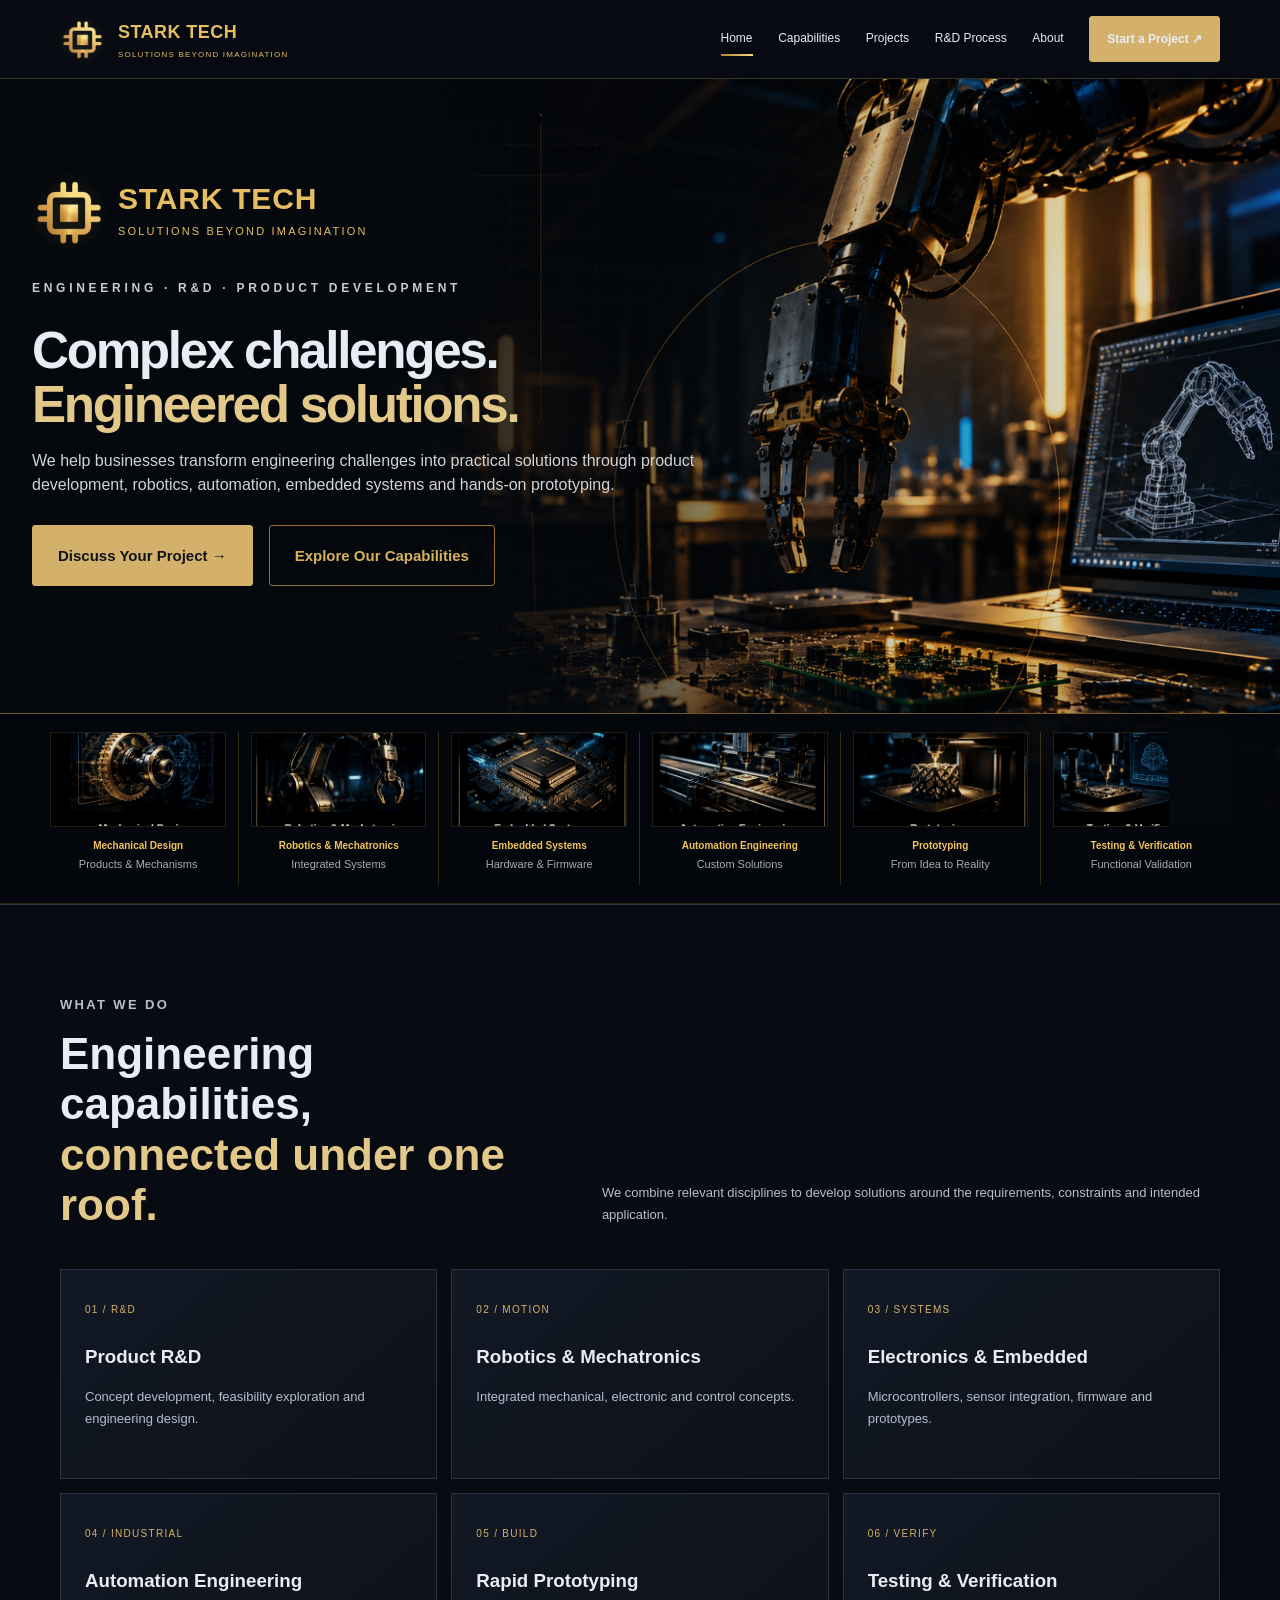
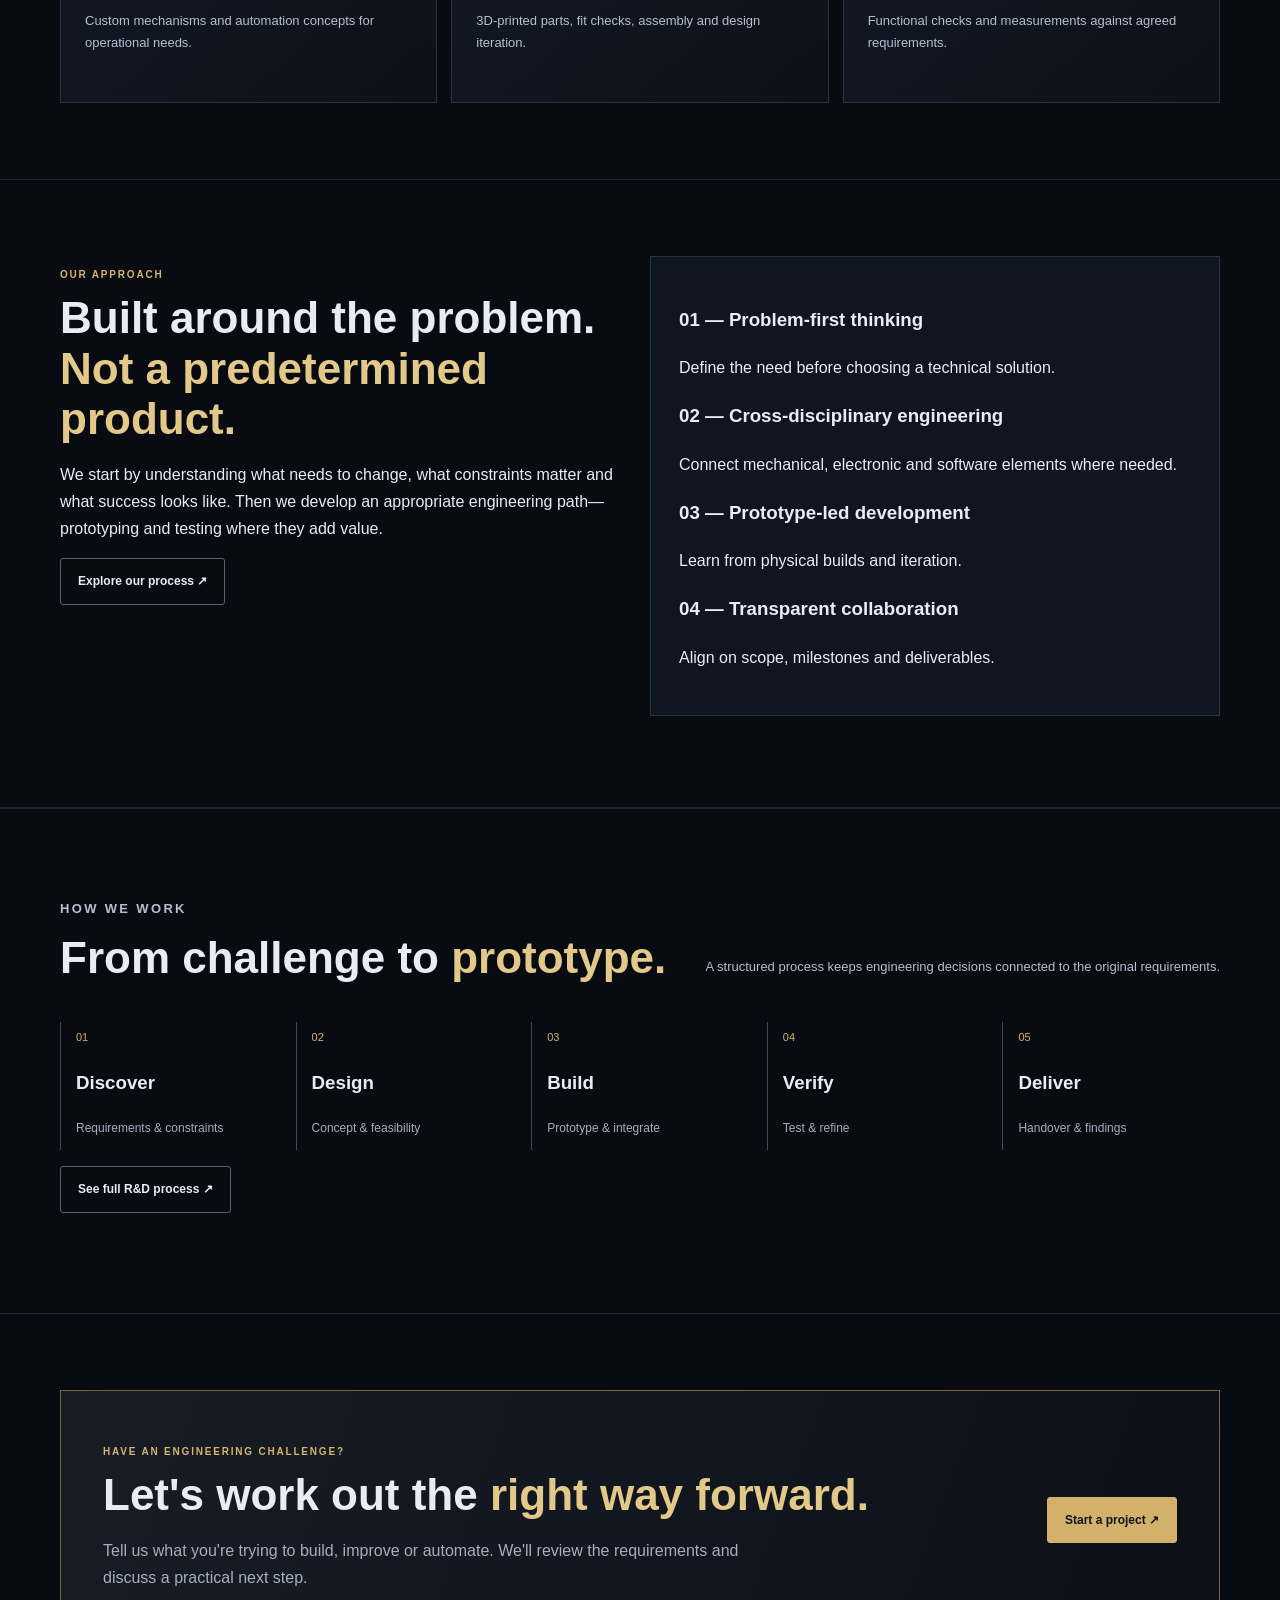
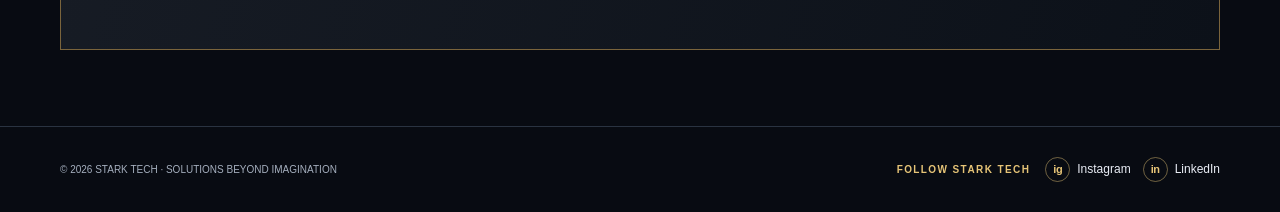
==== commit d3c24f57: "Use transparent PNG branding asset" ====
--- a/index.html
+++ b/index.html
@@ -1,9 +1,9 @@
-<!doctype html><html lang="en" class="no-js"><head><meta charset="utf-8"><meta name="viewport" content="width=device-width,initial-scale=1"><meta name="description" content="Engineering, robotics, automation, embedded systems and prototype development for business and industrial applications."><meta name="theme-color" content="#080b12"><meta name="color-scheme" content="dark"><title>STARK TECH | Engineering, R&D & Automation</title><link rel="preconnect" href="https://fonts.googleapis.com"><link href="https://fonts.googleapis.com/css2?family=Inter:wght@400;500;600;700&display=swap" rel="stylesheet"><link rel="stylesheet" href="assets/styles.css"><link rel="preload" href="assets/motion.js" as="script"></head><body><header><div class="wrap nav"><a class="brand" href="index.html"><img class="brand-mark" src="assets/stark-tech-icon.jpg" alt="STARK TECH emblem"><span><b>STARK TECH</b><small>SOLUTIONS BEYOND IMAGINATION</small></span></a><button class="menu" type="button" aria-expanded="false" aria-controls="primary-navigation" aria-label="Toggle navigation">MENU</button><nav class="links"><a href="index.html">Home</a><a href="capabilities.html">Capabilities</a><a href="projects.html">Projects</a><a href="rnd-process.html">R&amp;D Process</a><a href="about.html">About</a><a class="btn" href="contact.html">Start a Project ↗</a></nav></div></header><main><section class="hero cinematic-hero reference-hero">
+<!doctype html><html lang="en" class="no-js"><head><meta charset="utf-8"><meta name="viewport" content="width=device-width,initial-scale=1"><meta name="description" content="Engineering, robotics, automation, embedded systems and prototype development for business and industrial applications."><meta name="theme-color" content="#080b12"><meta name="color-scheme" content="dark"><title>STARK TECH | Engineering, R&D & Automation</title><link rel="preconnect" href="https://fonts.googleapis.com"><link href="https://fonts.googleapis.com/css2?family=Inter:wght@400;500;600;700&display=swap" rel="stylesheet"><link rel="stylesheet" href="assets/styles.css"><link rel="preload" href="assets/motion.js" as="script"></head><body><header><div class="wrap nav"><a class="brand" href="index.html"><img class="brand-mark" src="assets/stark-tech-emblem.png.png" alt="STARK TECH emblem"><span><b>STARK TECH</b><small>SOLUTIONS BEYOND IMAGINATION</small></span></a><button class="menu" type="button" aria-expanded="false" aria-controls="primary-navigation" aria-label="Toggle navigation">MENU</button><nav class="links"><a href="index.html">Home</a><a href="capabilities.html">Capabilities</a><a href="projects.html">Projects</a><a href="rnd-process.html">R&amp;D Process</a><a href="about.html">About</a><a class="btn" href="contact.html">Start a Project ↗</a></nav></div></header><main><section class="hero cinematic-hero reference-hero">
 <div class="reference-backdrop" aria-hidden="true"><img src="assets/stark-hero.jpg" alt="" fetchpriority="high"></div>
 <div class="hero-atmosphere"><div class="hero-grid"></div><div class="hero-glow"></div></div>
 <div class="wrap hero-layout">
 <div class="hero-copy">
-<div class="hero-brand-lockup"><div class="hero-wordmark"><img src="assets/stark-tech-icon.jpg" alt=""><span><strong>STARK TECH</strong><small>SOLUTIONS BEYOND IMAGINATION</small></span></div><p class="eyebrow">ENGINEERING · R&amp;D · PRODUCT DEVELOPMENT</p></div>
+<div class="hero-brand-lockup"><div class="hero-wordmark"><img src="assets/stark-tech-emblem.png.png" alt=""><span><strong>STARK TECH</strong><small>SOLUTIONS BEYOND IMAGINATION</small></span></div><p class="eyebrow">ENGINEERING · R&amp;D · PRODUCT DEVELOPMENT</p></div>
 <h1>Complex challenges.<br><span class="gold">Engineered solutions.</span></h1>
 <p class="lead">We help businesses transform engineering challenges into practical solutions through product development, robotics, automation, embedded systems and hands-on prototyping.</p>
 <div class="actions"><a class="btn" href="contact.html">Discuss Your Project <span aria-hidden="true">→</span></a><a class="btn outline" href="capabilities.html">Explore Our Capabilities</a></div>
--- a/assets/styles.css
+++ b/assets/styles.css
@@ -1292,3 +1292,7 @@
 .contact-details .item h3{color:#e4c477;margin-bottom:8px;}
 .contact-details .item p{line-height:1.7;overflow-wrap:anywhere;}
 .contact-details .hint{margin-top:28px;}
+
+/* Contact panel: clear, neutral email treatment */
+.contact-details .item a[href^="mailto:"]{color:#fff!important;text-decoration:none;}
+.contact-details .item a[href^="mailto:"]:hover{color:#fff!important;text-decoration:underline;}
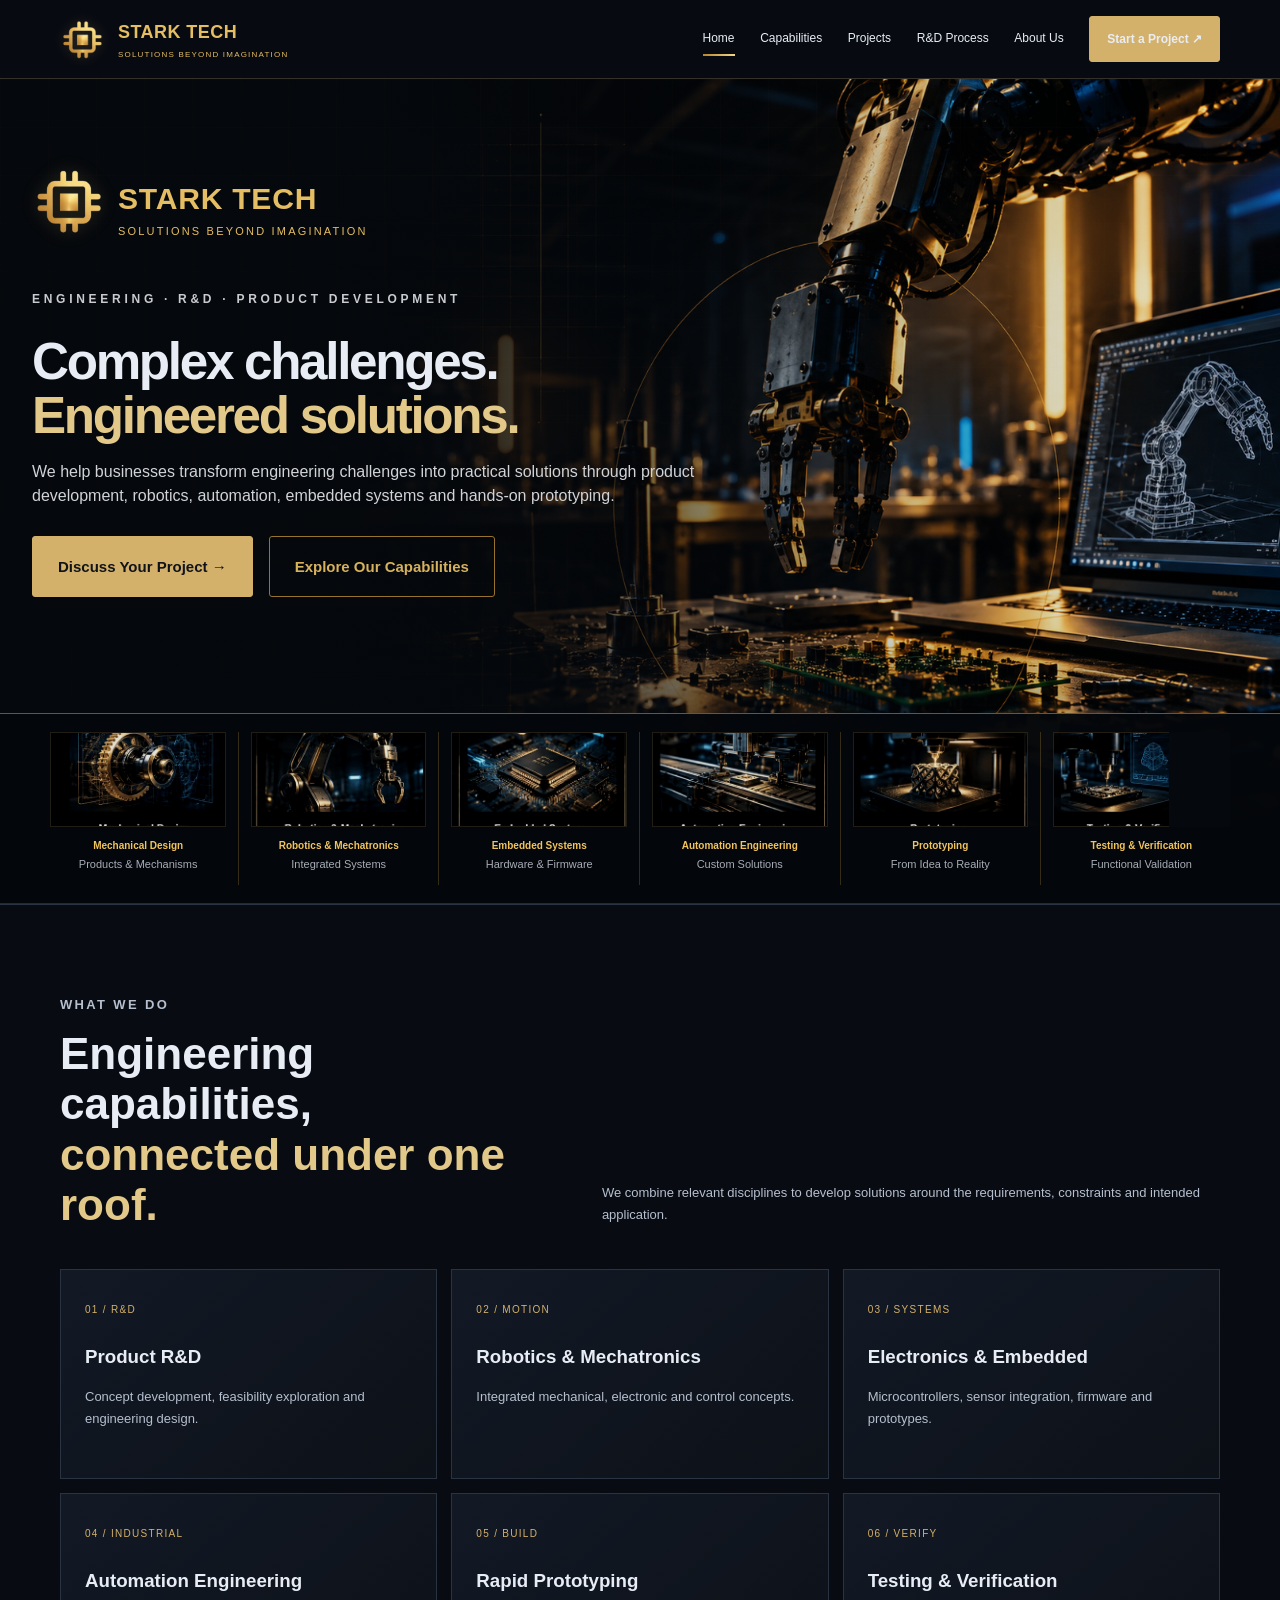
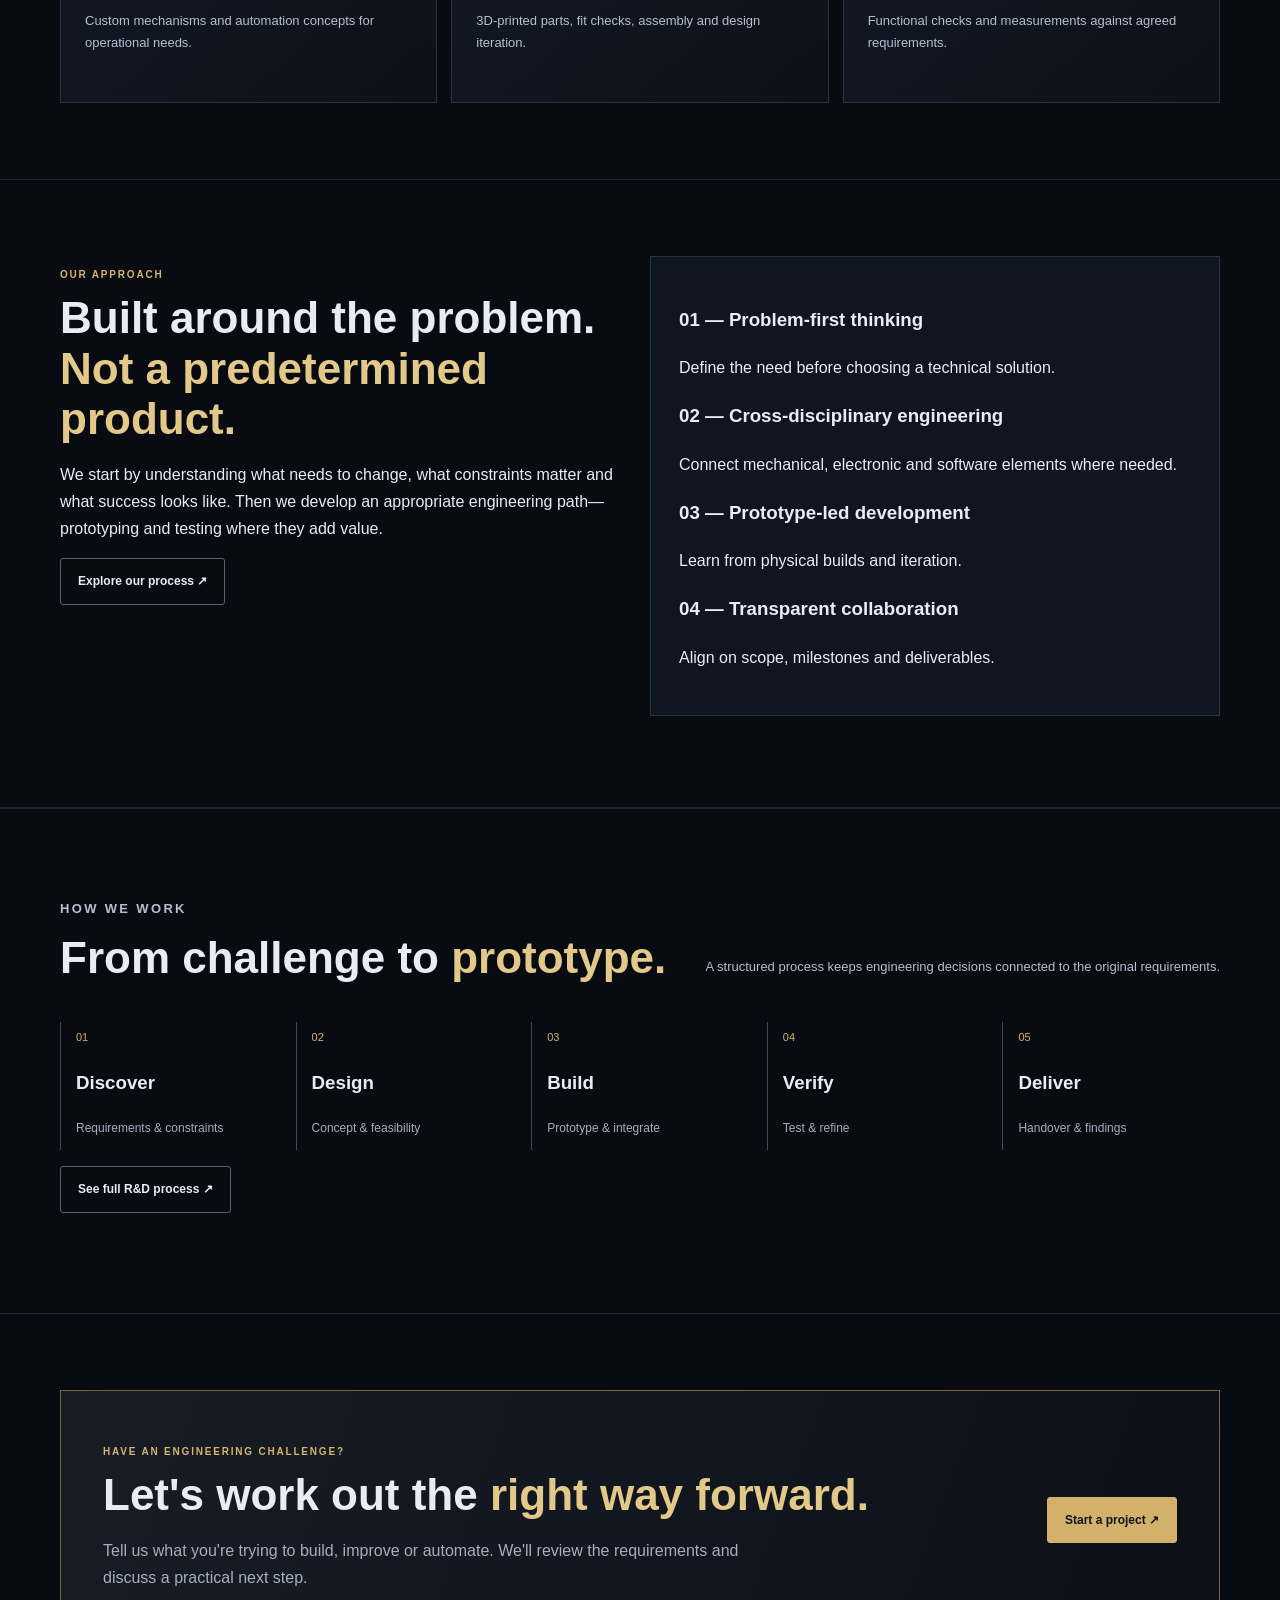
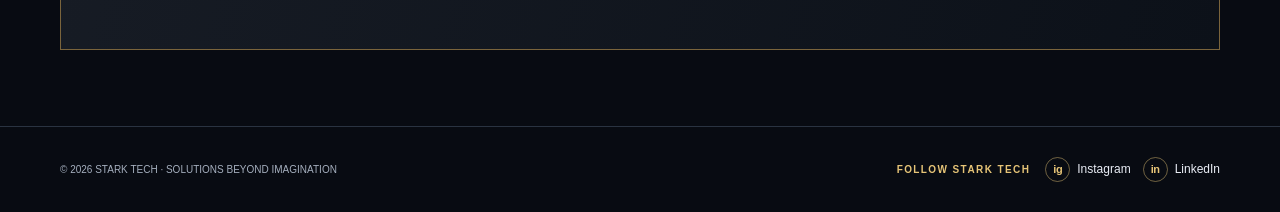
==== commit 792cdcf5: "Rename navigation label to About Us" ====
--- a/index.html
+++ b/index.html
@@ -1,4 +1,4 @@
-<!doctype html><html lang="en" class="no-js"><head><meta charset="utf-8"><meta name="viewport" content="width=device-width,initial-scale=1"><meta name="description" content="Engineering, robotics, automation, embedded systems and prototype development for business and industrial applications."><meta name="theme-color" content="#080b12"><meta name="color-scheme" content="dark"><title>STARK TECH | Engineering, R&D & Automation</title><link rel="preconnect" href="https://fonts.googleapis.com"><link href="https://fonts.googleapis.com/css2?family=Inter:wght@400;500;600;700&display=swap" rel="stylesheet"><link rel="stylesheet" href="assets/styles.css"><link rel="preload" href="assets/motion.js" as="script"></head><body><header><div class="wrap nav"><a class="brand" href="index.html"><img class="brand-mark" src="assets/stark-tech-emblem.png.png" alt="STARK TECH emblem"><span><b>STARK TECH</b><small>SOLUTIONS BEYOND IMAGINATION</small></span></a><button class="menu" type="button" aria-expanded="false" aria-controls="primary-navigation" aria-label="Toggle navigation">MENU</button><nav class="links"><a href="index.html">Home</a><a href="capabilities.html">Capabilities</a><a href="projects.html">Projects</a><a href="rnd-process.html">R&amp;D Process</a><a href="about.html">About</a><a class="btn" href="contact.html">Start a Project ↗</a></nav></div></header><main><section class="hero cinematic-hero reference-hero">
+<!doctype html><html lang="en" class="no-js"><head><meta charset="utf-8"><meta name="viewport" content="width=device-width,initial-scale=1"><meta name="description" content="Engineering, robotics, automation, embedded systems and prototype development for business and industrial applications."><meta name="theme-color" content="#080b12"><meta name="color-scheme" content="dark"><title>STARK TECH | Engineering, R&D & Automation</title><link rel="preconnect" href="https://fonts.googleapis.com"><link href="https://fonts.googleapis.com/css2?family=Inter:wght@400;500;600;700&display=swap" rel="stylesheet"><link rel="stylesheet" href="assets/styles.css"><link rel="preload" href="assets/motion.js" as="script"></head><body><header><div class="wrap nav"><a class="brand" href="index.html"><img class="brand-mark" src="assets/stark-tech-emblem.png.png" alt="STARK TECH emblem"><span><b>STARK TECH</b><small>SOLUTIONS BEYOND IMAGINATION</small></span></a><button class="menu" type="button" aria-expanded="false" aria-controls="primary-navigation" aria-label="Toggle navigation">MENU</button><nav class="links"><a href="index.html">Home</a><a href="capabilities.html">Capabilities</a><a href="projects.html">Projects</a><a href="rnd-process.html">R&amp;D Process</a><a href="about.html">About Us</a><a class="btn" href="contact.html">Start a Project ↗</a></nav></div></header><main><section class="hero cinematic-hero reference-hero">
 <div class="reference-backdrop" aria-hidden="true"><img src="assets/stark-hero.jpg" alt="" fetchpriority="high"></div>
 <div class="hero-atmosphere"><div class="hero-grid"></div><div class="hero-glow"></div></div>
 <div class="wrap hero-layout">
--- a/assets/styles.css
+++ b/assets/styles.css
@@ -797,7 +797,7 @@
 .reference-hero .hero-copy{max-width:760px}
 .reference-hero .hero-brand-lockup{max-width:100%;margin-bottom:16px}
 .reference-hero .hero-wordmark{display:flex;align-items:center;gap:14px;margin:0 0 18px}
-.reference-hero .hero-wordmark img{display:block;width:54px;height:54px;object-fit:contain;margin:0;max-height:none;filter:drop-shadow(0 0 8px #d4b16a30)}
+.reference-hero .hero-wordmark img{width:76px!important;height:76px!important;object-fit:contain!important;object-position:center!important;background:transparent!important;mix-blend-mode:normal!important;clip-path:none!important;transform:none!important;filter:drop-shadow(0 0 9px #d4b16a35)!important;border:0!important;box-shadow:none!important;border-radius:0!important}
 .reference-hero .hero-wordmark strong{display:block;font-size:clamp(21px,1.7vw,29px);line-height:1.1;letter-spacing:.16em;color:#f1d99a}
 .reference-hero .hero-wordmark small{display:block;font-size:9px;letter-spacing:.2em;color:#d4b16a;margin-top:5px}
 .reference-hero .hero-brand-lockup .eyebrow{margin:0;font-size:11px;letter-spacing:.26em}
@@ -810,23 +810,23 @@
 .reference-hero .reference-capabilities{padding-top:18px;padding-bottom:18px}
 @media(min-width:1200px){.reference-hero .hero-copy h1{font-size:clamp(52px,3.7vw,66px)!important}.reference-hero .hero-layout{min-height:570px!important}}
 @media(max-width:950px){.reference-hero .hero-layout{grid-template-columns:1fr!important;min-height:0!important}.reference-hero .reference-photo{min-height:380px!important;height:380px}.reference-hero .hero-copy h1{font-size:clamp(42px,7vw,60px)!important}}
-@media(max-width:560px){.reference-hero .hero-wordmark img{width:44px;height:44px}.reference-hero .hero-wordmark strong{font-size:20px}.reference-hero .hero-copy h1{font-size:clamp(38px,9vw,48px)!important}.reference-hero .reference-photo{min-height:270px!important;height:270px}}
+@media(max-width:560px){.reference-hero .hero-wordmark img{width:76px!important;height:76px!important;object-fit:contain!important;object-position:center!important;background:transparent!important;mix-blend-mode:normal!important;clip-path:none!important;transform:none!important;filter:drop-shadow(0 0 9px #d4b16a35)!important;border:0!important;box-shadow:none!important;border-radius:0!important}.reference-hero .hero-wordmark strong{font-size:20px}.reference-hero .hero-copy h1{font-size:clamp(38px,9vw,48px)!important}.reference-hero .reference-photo{min-height:270px!important;height:270px}}
 
 /* Logo treatment: suppress the dark JPEG canvas so only the gold emblem reads */
-header .brand-mark{background:transparent!important;mix-blend-mode:screen;object-fit:contain;filter:drop-shadow(0 0 5px #d4b16a22);border:0!important;box-shadow:none!important;border-radius:0!important}
-.reference-hero .hero-wordmark img{background:transparent!important;mix-blend-mode:screen;object-fit:contain;filter:drop-shadow(0 0 7px #d4b16a35);border:0!important;box-shadow:none!important;border-radius:0!important}
+header .brand-mark{width:46px!important;height:46px!important;object-fit:contain!important;object-position:center!important;background:transparent!important;mix-blend-mode:normal!important;clip-path:none!important;transform:none!important;filter:drop-shadow(0 0 7px #d4b16a35)!important;border:0!important;box-shadow:none!important;border-radius:0!important}
+.reference-hero .hero-wordmark img{width:76px!important;height:76px!important;object-fit:contain!important;object-position:center!important;background:transparent!important;mix-blend-mode:normal!important;clip-path:none!important;transform:none!important;filter:drop-shadow(0 0 9px #d4b16a35)!important;border:0!important;box-shadow:none!important;border-radius:0!important}
 .reference-hero .hero-wordmark{background:transparent!important;border:0!important;box-shadow:none!important;padding:0!important}
 .reference-hero .hero-wordmark strong{font-weight:750}
 .reference-hero .hero-wordmark small{white-space:nowrap}
 
 /* Remove rectangular JPEG canvas behind the emblem: crop to the chip in the logo image */
-header .brand-mark{width:46px;height:46px;object-fit:cover;object-position:center;background:transparent!important;mix-blend-mode:screen;clip-path:inset(14% 14% 14% 14% round 2px);transform:scale(1.15);filter:drop-shadow(0 0 5px #d4b16a22);border:0!important;box-shadow:none!important;border-radius:0!important}
-.reference-hero .hero-wordmark img{width:54px;height:54px;object-fit:cover;object-position:center;background:transparent!important;mix-blend-mode:screen;clip-path:inset(14% 14% 14% 14% round 2px);transform:scale(1.15);filter:drop-shadow(0 0 7px #d4b16a35);border:0!important;box-shadow:none!important;border-radius:0!important}
+header .brand-mark{width:46px!important;height:46px!important;object-fit:contain!important;object-position:center!important;background:transparent!important;mix-blend-mode:normal!important;clip-path:none!important;transform:none!important;filter:drop-shadow(0 0 7px #d4b16a35)!important;border:0!important;box-shadow:none!important;border-radius:0!important}
+.reference-hero .hero-wordmark img{width:76px!important;height:76px!important;object-fit:contain!important;object-position:center!important;background:transparent!important;mix-blend-mode:normal!important;clip-path:none!important;transform:none!important;filter:drop-shadow(0 0 9px #d4b16a35)!important;border:0!important;box-shadow:none!important;border-radius:0!important}
 
 /* Final reference composition adjustments */
 .reference-hero .hero-layout{grid-template-columns:minmax(0,1.02fr) minmax(0,1.08fr)!important;gap:28px!important;min-height:560px!important}
 .reference-hero .hero-wordmark{gap:10px!important;margin-bottom:16px!important}
-.reference-hero .hero-wordmark img{width:40px!important;height:40px!important;clip-path:inset(14% 14% 14% 14%)!important;transform:none!important}
+.reference-hero .hero-wordmark img{width:76px!important;height:76px!important;object-fit:contain!important;object-position:center!important;background:transparent!important;mix-blend-mode:normal!important;clip-path:none!important;transform:none!important;filter:drop-shadow(0 0 9px #d4b16a35)!important;border:0!important;box-shadow:none!important;border-radius:0!important}
 .reference-hero .hero-wordmark strong{font-size:clamp(20px,1.5vw,25px)!important;letter-spacing:.14em!important}
 .reference-hero .hero-wordmark small{font-size:8px!important;letter-spacing:.16em!important}
 .reference-hero .hero-copy h1{font-size:clamp(43px,3.65vw,62px)!important;line-height:1.08!important;max-width:760px!important}
@@ -838,8 +838,8 @@
 @media(max-width:560px){.reference-hero .reference-photo{height:270px!important;min-height:270px!important}.reference-hero .hero-copy h1{font-size:clamp(38px,9vw,48px)!important}}
 
 /* Final logo fix: show the full chip emblem without clipping */
-header .brand-mark{clip-path:none!important;object-fit:contain!important;transform:none!important;width:46px!important;height:46px!important;mix-blend-mode:screen!important}
-.reference-hero .hero-wordmark img{clip-path:none!important;object-fit:contain!important;transform:none!important;width:40px!important;height:40px!important;mix-blend-mode:screen!important}
+header .brand-mark{width:46px!important;height:46px!important;object-fit:contain!important;object-position:center!important;background:transparent!important;mix-blend-mode:normal!important;clip-path:none!important;transform:none!important;filter:drop-shadow(0 0 7px #d4b16a35)!important;border:0!important;box-shadow:none!important;border-radius:0!important}
+.reference-hero .hero-wordmark img{width:76px!important;height:76px!important;object-fit:contain!important;object-position:center!important;background:transparent!important;mix-blend-mode:normal!important;clip-path:none!important;transform:none!important;filter:drop-shadow(0 0 9px #d4b16a35)!important;border:0!important;box-shadow:none!important;border-radius:0!important}
 
 /* Rebuilt full-bleed cinematic homepage hero to match supplied reference */
 .reference-hero{position:relative;isolation:isolate;overflow:hidden;padding:0!important;min-height:0!important;background:#05080c!important}
@@ -853,7 +853,7 @@
 .reference-hero .hero-copy{width:min(58%,790px);max-width:790px}
 .reference-hero .hero-brand-lockup{margin:0 0 26px!important;max-width:520px}
 .reference-hero .hero-wordmark{display:flex;align-items:center;gap:14px;margin:0 0 28px!important;background:transparent!important}
-.reference-hero .hero-wordmark img{width:76px!important;height:76px!important;object-fit:contain!important;clip-path:none!important;transform:none!important;mix-blend-mode:normal!important;filter:drop-shadow(0 0 9px #d4b16a25)!important}
+.reference-hero .hero-wordmark img{width:76px!important;height:76px!important;object-fit:contain!important;object-position:center!important;background:transparent!important;mix-blend-mode:normal!important;clip-path:none!important;transform:none!important;filter:drop-shadow(0 0 9px #d4b16a35)!important;border:0!important;box-shadow:none!important;border-radius:0!important}
 .reference-hero .hero-wordmark strong{font-size:clamp(28px,2.35vw,40px)!important;letter-spacing:.16em!important;line-height:1.08!important}
 .reference-hero .hero-wordmark small{font-size:11px!important;letter-spacing:.2em!important;margin-top:7px!important}
 .reference-hero .hero-brand-lockup .eyebrow{font-size:12px!important;letter-spacing:.31em!important;margin:0!important;color:#c9cbd0!important}
@@ -869,7 +869,7 @@
 .reference-hero .hero-capabilities b{font-size:13px!important;color:#f0f0f0!important;white-space:normal}
 .reference-hero .hero-capabilities small{font-size:12px!important;color:#8c929b!important;margin-top:6px!important;white-space:normal}
 @media(max-width:1100px){.reference-hero .hero-capabilities{grid-template-columns:repeat(3,minmax(0,1fr))!important}.reference-hero .hero-capabilities>div:nth-child(3){border-right:0}.reference-hero .hero-capabilities>div:nth-child(-n+3){border-bottom:1px solid #292b2e}.reference-hero .hero-copy{width:min(66%,720px)}}
-@media(max-width:760px){.reference-hero .reference-backdrop{inset:0 0 0}.reference-hero .reference-backdrop img{object-position:62% center;opacity:.6}.reference-hero .reference-backdrop:after{background:linear-gradient(90deg,#05080cf2,#05080c9c 65%,#05080c70),linear-gradient(0deg,#05080c 0%,transparent 35%)}.reference-hero .hero-atmosphere{inset:0}.reference-hero .hero-layout{width:calc(100% - 40px);min-height:0!important;padding:44px 0 50px!important}.reference-hero .hero-copy{width:100%;max-width:680px}.reference-hero .hero-wordmark img{width:54px!important;height:54px!important}.reference-hero .hero-wordmark strong{font-size:clamp(22px,5vw,30px)!important}.reference-hero .hero-brand-lockup{margin-bottom:22px!important}.reference-hero .hero-copy h1{font-size:clamp(42px,8vw,60px)!important}.reference-hero .hero-capabilities{grid-template-columns:repeat(2,minmax(0,1fr))!important;padding:12px 16px!important}.reference-hero .hero-capabilities>div{padding:12px 8px!important}.reference-hero .hero-capabilities>div:nth-child(3){border-right:1px solid #292b2e}.reference-hero .hero-capabilities>div:nth-child(even){border-right:0}.reference-hero .hero-capabilities>div:nth-child(-n+4){border-bottom:1px solid #292b2e}.reference-hero .hero-capabilities .cap-icon{font-size:27px!important}.reference-hero .hero-capabilities b{font-size:11px!important}.reference-hero .hero-capabilities small{font-size:10px!important}}
+@media(max-width:760px){.reference-hero .reference-backdrop{inset:0 0 0}.reference-hero .reference-backdrop img{object-position:62% center;opacity:.6}.reference-hero .reference-backdrop:after{background:linear-gradient(90deg,#05080cf2,#05080c9c 65%,#05080c70),linear-gradient(0deg,#05080c 0%,transparent 35%)}.reference-hero .hero-atmosphere{inset:0}.reference-hero .hero-layout{width:calc(100% - 40px);min-height:0!important;padding:44px 0 50px!important}.reference-hero .hero-copy{width:100%;max-width:680px}.reference-hero .hero-wordmark img{width:76px!important;height:76px!important;object-fit:contain!important;object-position:center!important;background:transparent!important;mix-blend-mode:normal!important;clip-path:none!important;transform:none!important;filter:drop-shadow(0 0 9px #d4b16a35)!important;border:0!important;box-shadow:none!important;border-radius:0!important}.reference-hero .hero-wordmark strong{font-size:clamp(22px,5vw,30px)!important}.reference-hero .hero-brand-lockup{margin-bottom:22px!important}.reference-hero .hero-copy h1{font-size:clamp(42px,8vw,60px)!important}.reference-hero .hero-capabilities{grid-template-columns:repeat(2,minmax(0,1fr))!important;padding:12px 16px!important}.reference-hero .hero-capabilities>div{padding:12px 8px!important}.reference-hero .hero-capabilities>div:nth-child(3){border-right:1px solid #292b2e}.reference-hero .hero-capabilities>div:nth-child(even){border-right:0}.reference-hero .hero-capabilities>div:nth-child(-n+4){border-bottom:1px solid #292b2e}.reference-hero .hero-capabilities .cap-icon{font-size:27px!important}.reference-hero .hero-capabilities b{font-size:11px!important}.reference-hero .hero-capabilities small{font-size:10px!important}}
 @media(prefers-reduced-motion:reduce){.reference-hero .reference-backdrop img{animation:none!important}}
 
 /* Force full-bleed hero layout; override legacy split-hero rules */
